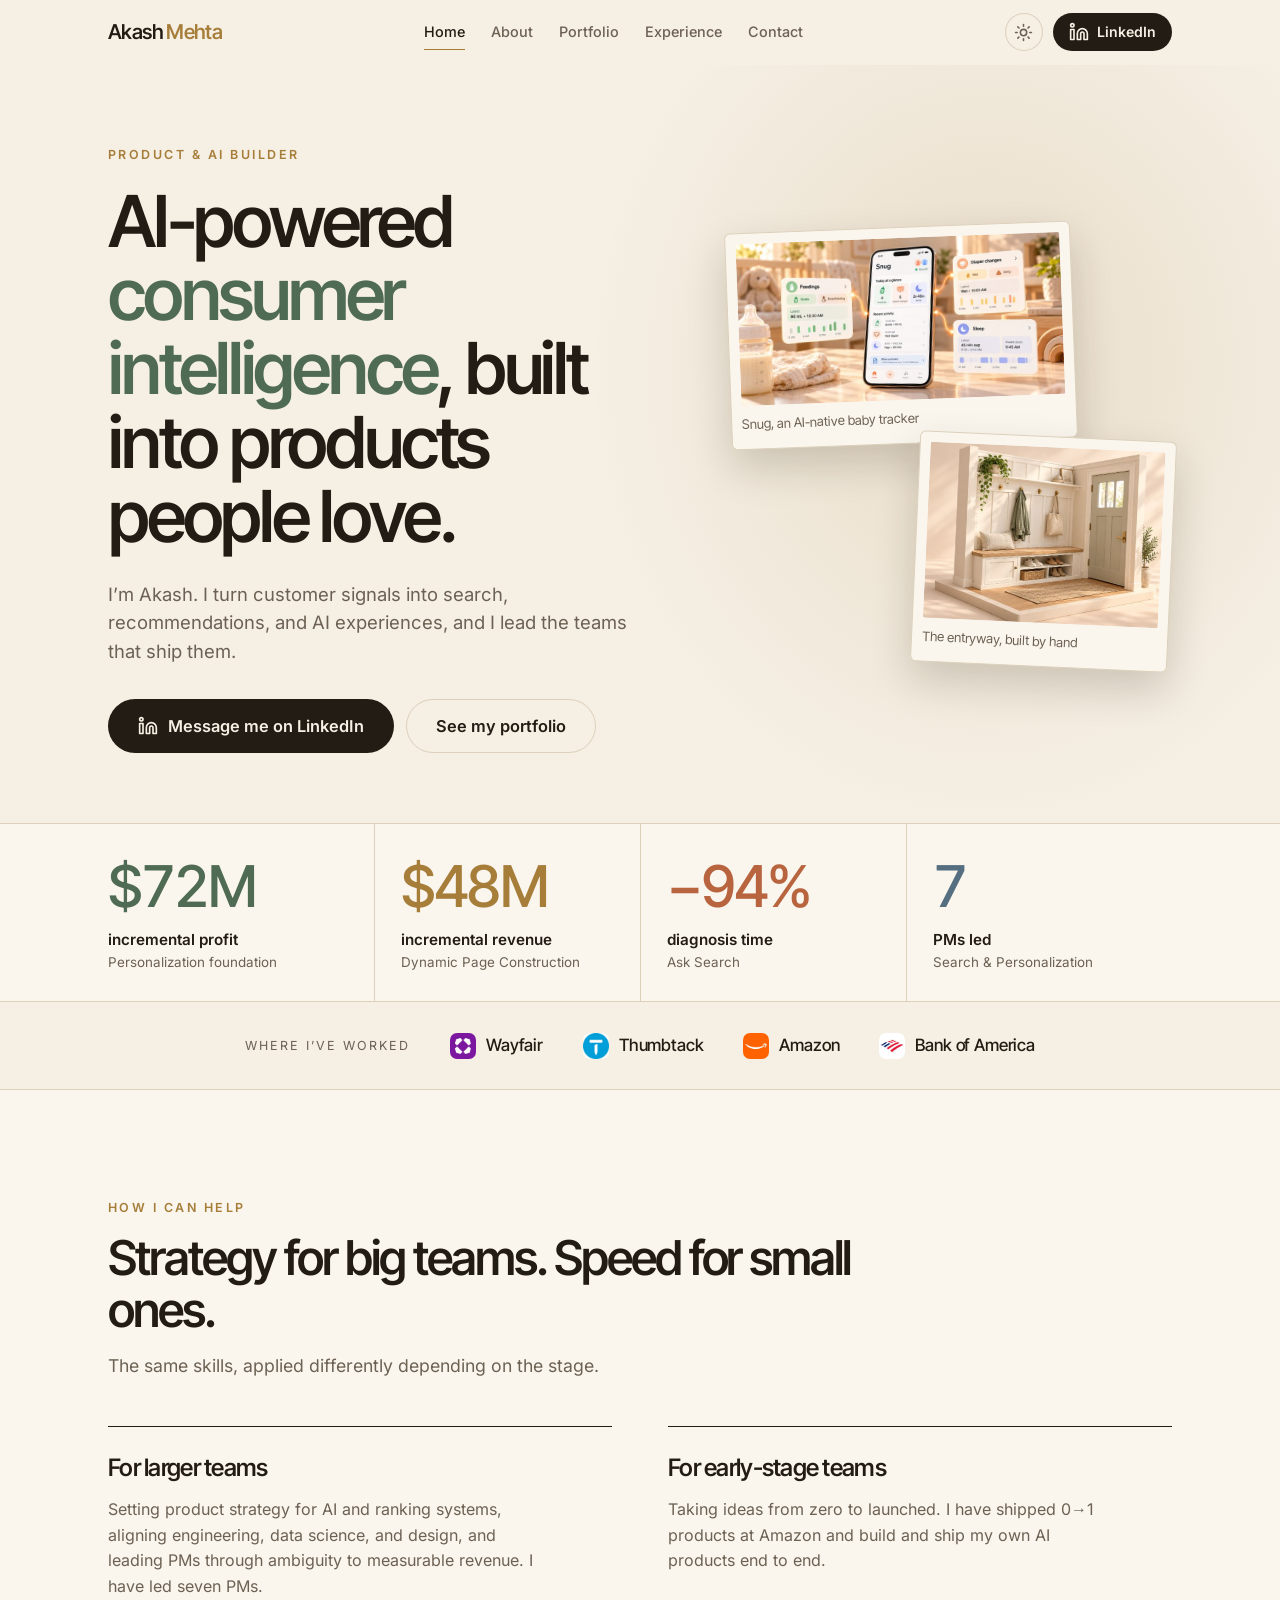
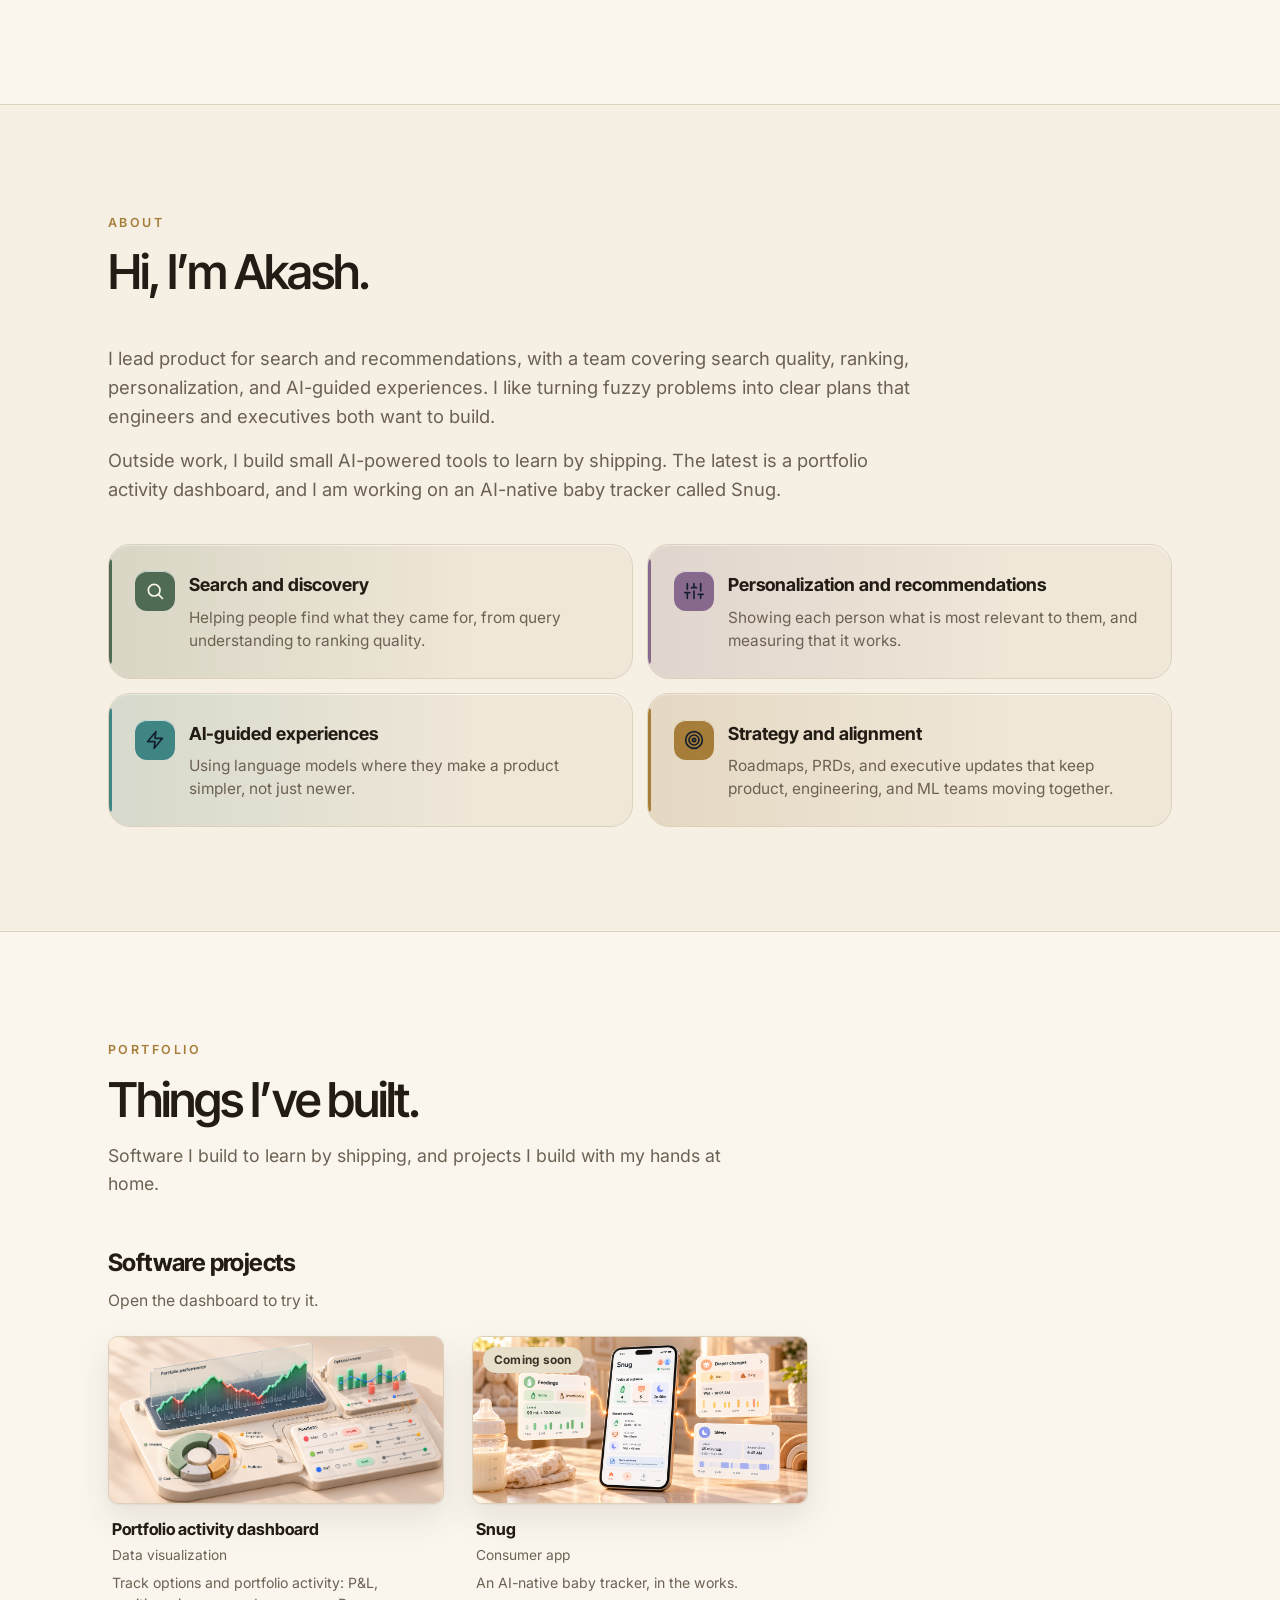
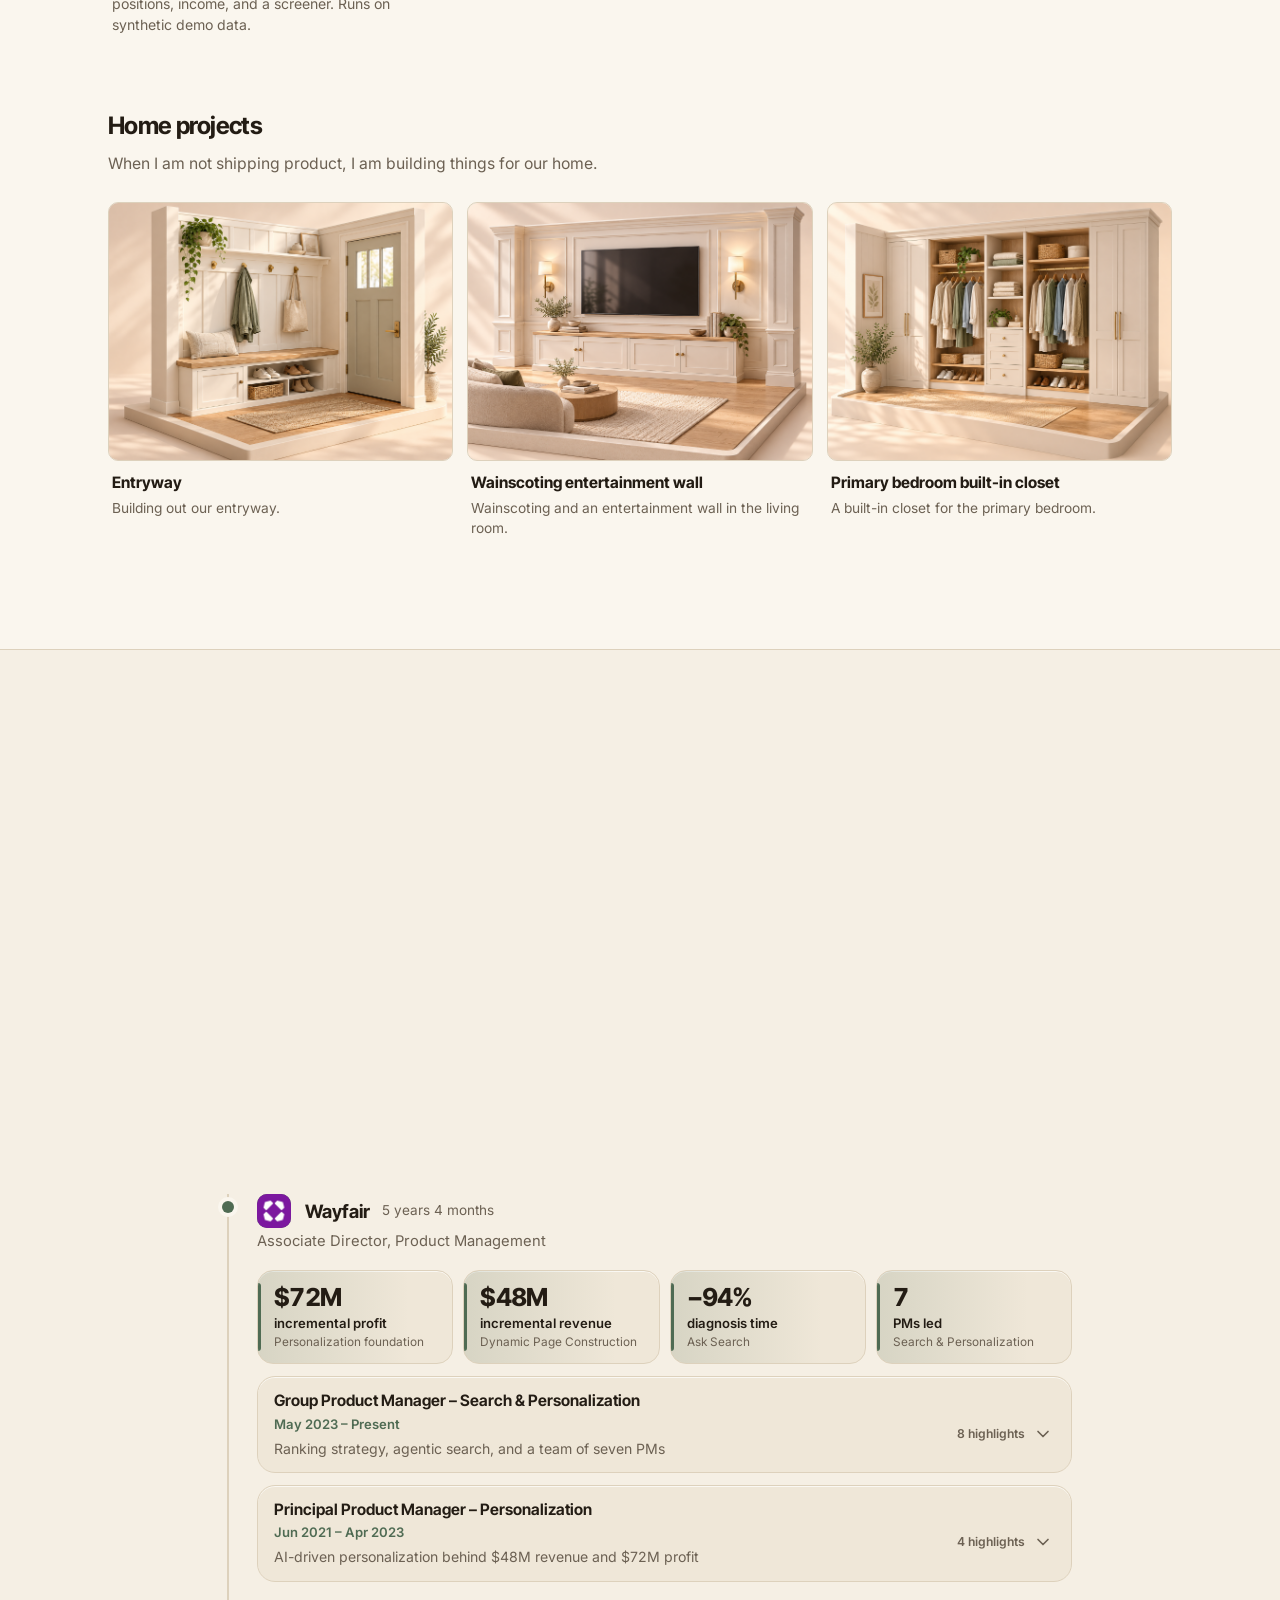
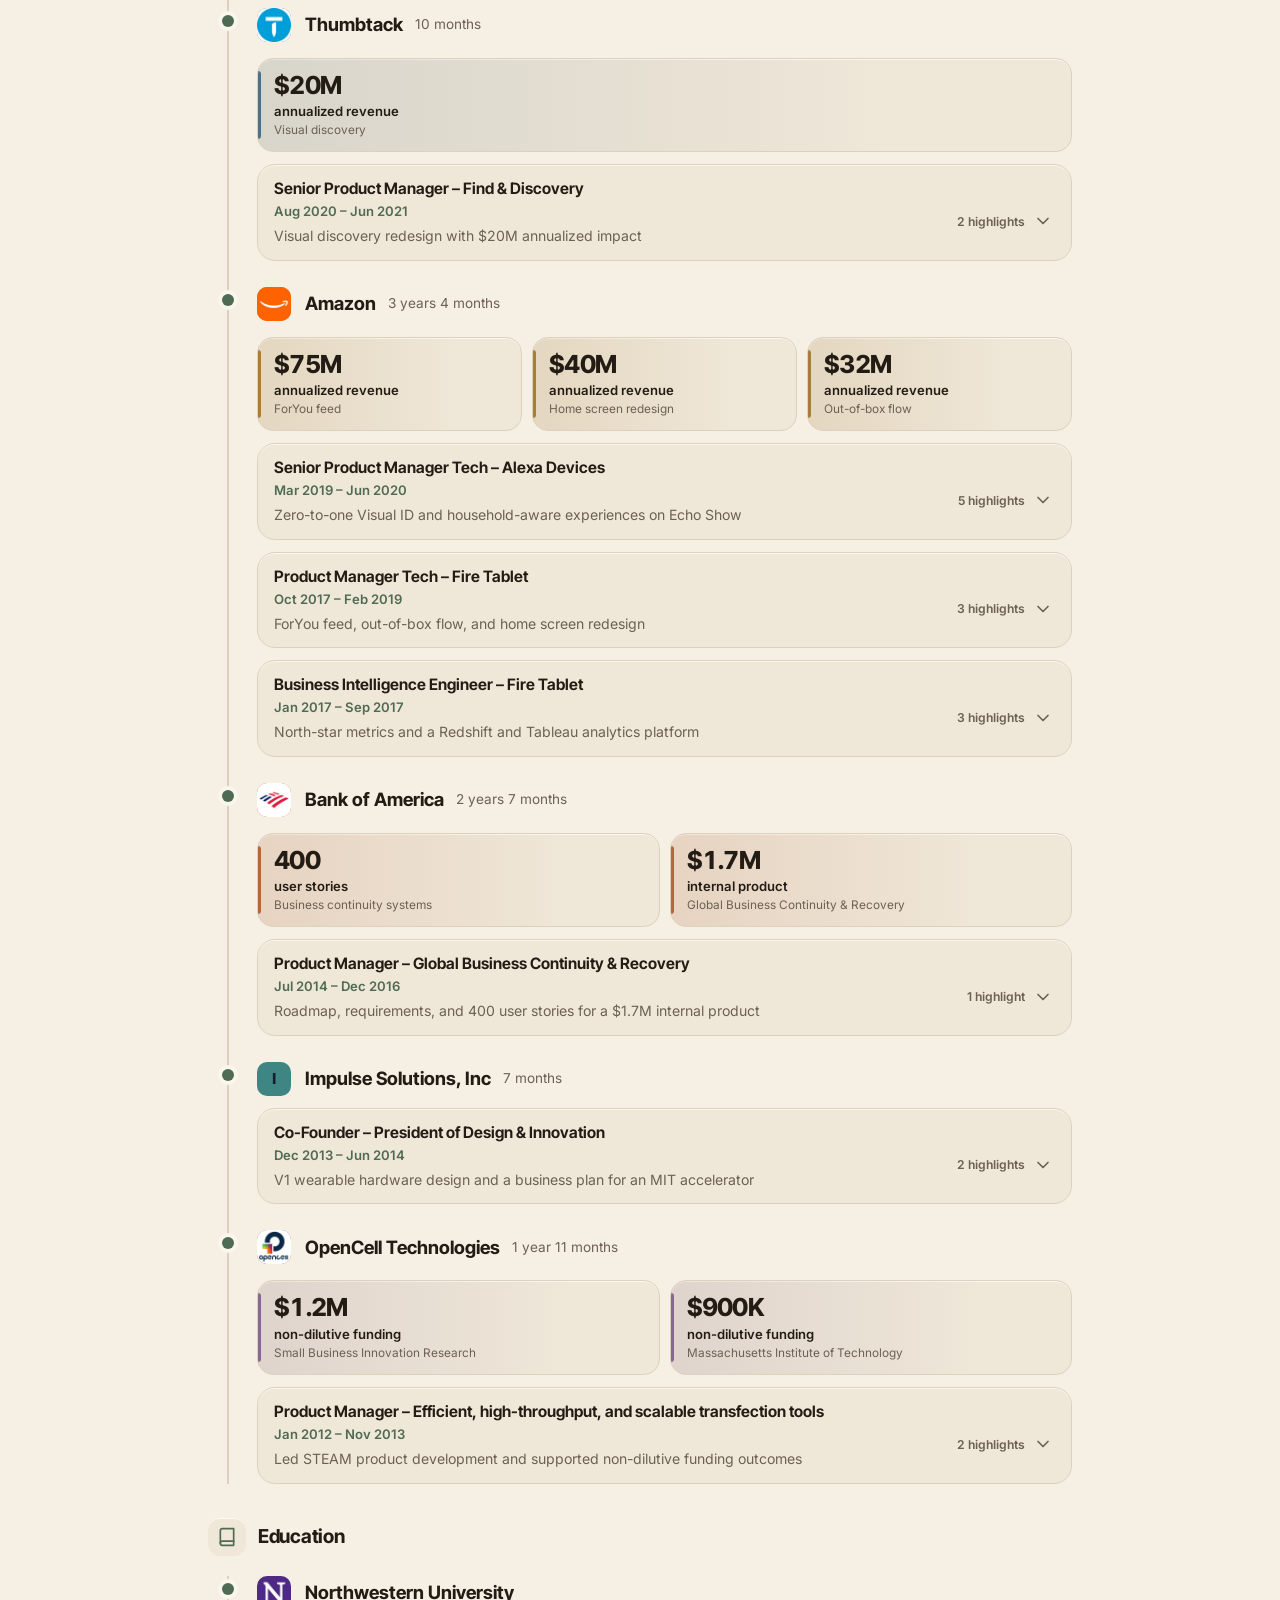
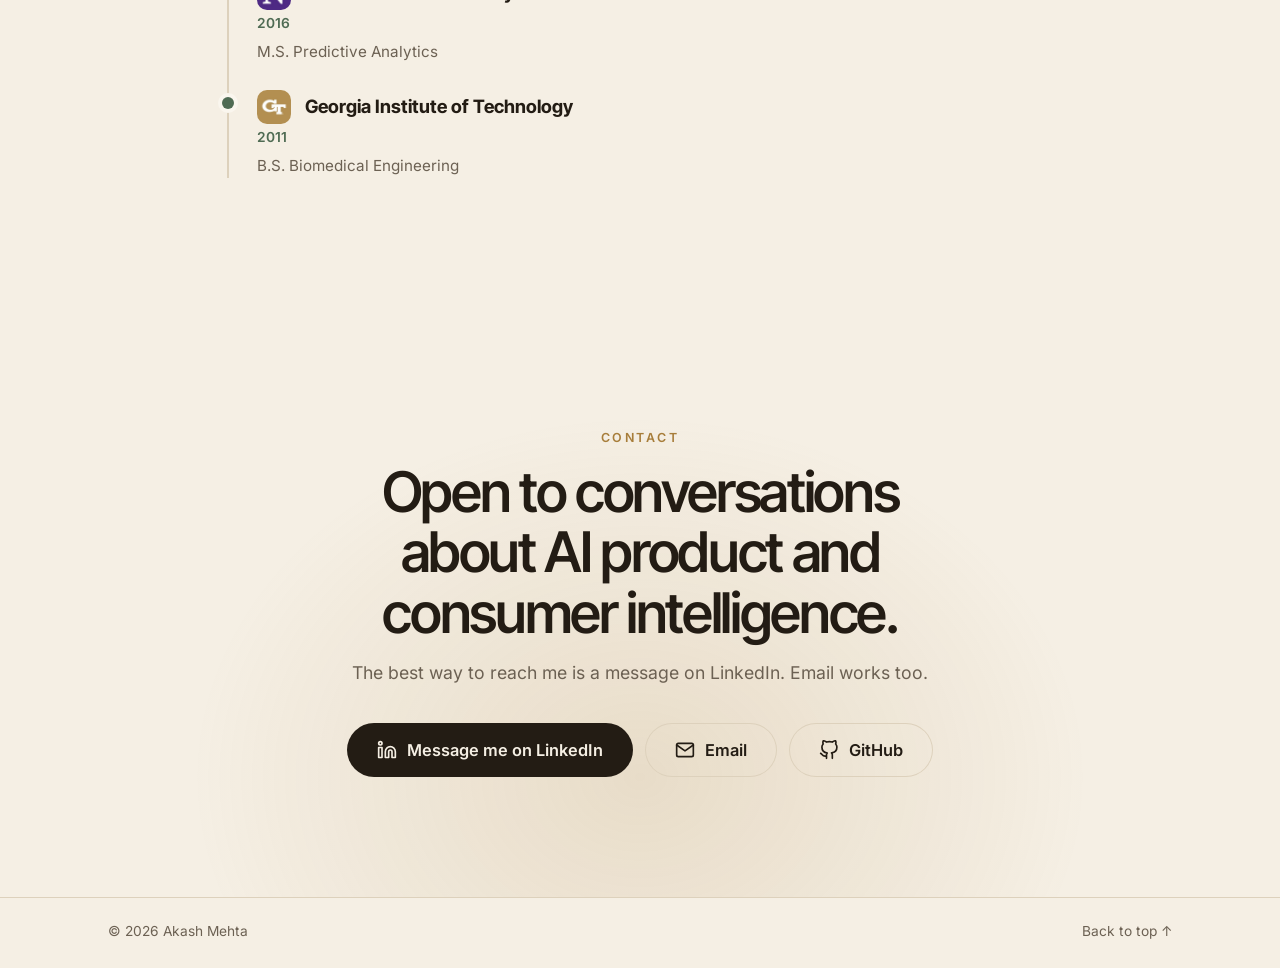
==== index.html @ e417458c "Add files via upload" ====
<!doctype html>
<html lang="en">
<head>
  <meta charset="utf-8">
  <meta name="viewport" content="width=device-width, initial-scale=1, viewport-fit=cover">
  <meta name="theme-color" content="#171310">
  <title>Akash | Product &amp; AI Builder</title>
  <meta name="description" content="Product leader building AI-powered consumer intelligence: search, recommendations, and AI experiences. Try the portfolio dashboard demo.">
  <meta property="og:title" content="Akash | Product &amp; AI Builder">
  <meta property="og:description" content="Product leader building AI-powered consumer intelligence. Try the portfolio dashboard demo.">
  <meta property="og:image" content="project-thumb.png?v=1">
  <script>
    // Apply a saved theme choice before first paint, so there is no flash.
    document.documentElement.classList.add("js");
    try { var t = localStorage.getItem("theme"); if (t === "light" || t === "dark") document.documentElement.setAttribute("data-theme", t); } catch (e) {}
  </script>
  <link rel="stylesheet" href="home.css?v=35">
</head>
<body>
  <header class="hdr" id="top">
    <div class="hdr-in">
      <a class="brand" href="#home" aria-label="Akash Mehta, home"><span class="bname">Akash <i>Mehta</i></span></a>
      <nav class="hnav" aria-label="Sections">
        <a href="#home" data-nav="home">Home</a>
        <a href="#about" data-nav="about">About</a>
        <a href="#portfolio" data-nav="portfolio">Portfolio</a>
        <a href="#experience" data-nav="experience">Experience</a>
        <a href="#contact" data-nav="contact">Contact</a>
      </nav>
      <div class="hact">
        <button class="theme-btn" id="themeBtn" type="button"></button>
        <a class="btn filled sm" href="https://linkedin.com/in/akashsmehta"><svg class="i" viewBox="0 0 24 24"><path d="M16 8a6 6 0 0 1 6 6v7h-4v-7a2 2 0 0 0-2-2 2 2 0 0 0-2 2v7h-4v-7a6 6 0 0 1 6-6z"/><rect x="2" y="9" width="4" height="12"/><circle cx="4" cy="4" r="2"/></svg><span>LinkedIn</span></a>
      </div>
    </div>
  </header>
<main id="main">
  <section class="sec hero3" id="home" data-section="home">
    <div class="wrap hgrid">
      <div class="hcopy">
        <span class="eyebrow rise" style="--i:0">Product &amp; AI builder</span>
        <h1 class="h-title rise" style="--i:1">AI-powered <em>consumer intelligence</em>, built into products people love.</h1>
        <p class="h-sub rise" style="--i:2">I&rsquo;m Akash. I turn customer signals into search, recommendations, and AI experiences, and I lead the teams that ship them.</p>
        <div class="cta rise" style="--i:3">
          <a class="btn filled lg" href="https://linkedin.com/in/akashsmehta"><svg class="i" viewBox="0 0 24 24"><path d="M16 8a6 6 0 0 1 6 6v7h-4v-7a2 2 0 0 0-2-2 2 2 0 0 0-2 2v7h-4v-7a6 6 0 0 1 6-6z"/><rect x="2" y="9" width="4" height="12"/><circle cx="4" cy="4" r="2"/></svg>Message me on LinkedIn</a>
          <a class="btn outlined lg" href="#portfolio">See my portfolio</a>
        </div>
      </div>
      <div class="art rise" style="--i:2" aria-hidden="true">
        <figure class="a"><img src="hero-snug.jpg" alt="" width="760" height="380"><figcaption>Snug, an AI-native baby tracker</figcaption></figure>
        <figure class="b"><img src="hero-entry.jpg" alt="" width="620" height="465"><figcaption>The entryway, built by hand</figcaption></figure>
      </div>
    </div>
  </section>

  <div class="proof">
    <div class="wrap pgrid">
      <div class="stat rise" style="--i:0"><b class="num" data-to="72" data-pre="$" data-suf="M">$72M</b><span class="sl">incremental profit</span><small>Personalization foundation</small></div>
      <div class="stat rise" style="--i:1"><b class="num" data-to="48" data-pre="$" data-suf="M">$48M</b><span class="sl">incremental revenue</span><small>Dynamic Page Construction</small></div>
      <div class="stat rise" style="--i:2"><b class="num" data-to="94" data-pre="&minus;" data-suf="%">&minus;94%</b><span class="sl">diagnosis time</span><small>Ask Search</small></div>
      <div class="stat rise" style="--i:3"><b class="num" data-to="7" data-pre="" data-suf="">7</b><span class="sl">PMs led</span><small>Search &amp; Personalization</small></div>
    </div>
  </div>

  <div class="wrap">
    <a class="logos rise" style="--i:0" href="#experience" aria-label="See my experience">
      <span class="l">Where I&rsquo;ve worked</span>
      <span class="c"><img src="logo-wayfair.png" alt="" width="26" height="26">Wayfair</span>
      <span class="c"><img src="logo-thumbtack.png" alt="" width="26" height="26">Thumbtack</span>
      <span class="c"><img src="logo-amazon.png" alt="" width="26" height="26">Amazon</span>
      <span class="c"><img src="logo-bofa.png" alt="" width="26" height="26">Bank of America</span>
    </a>
  </div>

  <section class="sec alt" id="help" data-section="home">
    <div class="wrap">
      <div class="sec-head rise" style="--i:0">
          <span class="eyebrow">How I can help</span>
          <h2 class="sec-title">Strategy for big teams. Speed for small ones.</h2>
          <p class="sec-lede">The same skills, applied differently depending on the stage.</p>
        </div>
      <div class="two">
        <div class="col rise" style="--i:1"><h3>For larger teams</h3><p>Setting product strategy for AI and ranking systems, aligning engineering, data science, and design, and leading PMs through ambiguity to measurable revenue. I have led seven PMs.</p></div>
        <div class="col rise" style="--i:2"><h3>For early-stage teams</h3><p>Taking ideas from zero to launched. I have shipped 0&rarr;1 products at Amazon and build and ship my own AI products end to end.</p></div>
      </div>
    </div>
  </section>

  <section class="sec" id="about" data-section="about">
    <div class="wrap">
      <div class="sec-head rise" style="--i:0">
          <span class="eyebrow">About</span>
          <h2 class="sec-title">Hi, I&rsquo;m Akash.</h2>
          <p class="sec-lede"></p>
        </div>
      <div class="prose big rise" style="--i:1">
        <p>I lead product for search and recommendations, with a team covering search quality, ranking, personalization, and AI-guided experiences. I like turning fuzzy problems into clear plans that engineers and executives both want to build.</p>
        <p>Outside work, I build small AI-powered tools to learn by shipping. The latest is a portfolio activity dashboard, and I am working on an AI-native baby tracker called Snug.</p>
      </div>
      <div class="svc">
          <div class="card rise" style="--i:3">
            <span class="ico"><svg class="i" viewBox="0 0 24 24"><circle cx="11" cy="11" r="7"/><path d="m21 21-4.3-4.3"/></svg></span>
            <div><h3>Search and discovery</h3><p>Helping people find what they came for, from query understanding to ranking quality.</p></div>
          </div>
          <div class="card rise" style="--i:4">
            <span class="ico"><svg class="i" viewBox="0 0 24 24"><path d="M4 21v-7M4 10V3M12 21v-9M12 8V3M20 21v-5M20 12V3M1 14h6M9 8h6M17 16h6"/></svg></span>
            <div><h3>Personalization and recommendations</h3><p>Showing each person what is most relevant to them, and measuring that it works.</p></div>
          </div>
          <div class="card rise" style="--i:5">
            <span class="ico"><svg class="i" viewBox="0 0 24 24"><path d="M13 2 3 14h9l-1 8 10-12h-9z"/></svg></span>
            <div><h3>AI-guided experiences</h3><p>Using language models where they make a product simpler, not just newer.</p></div>
          </div>
          <div class="card rise" style="--i:6">
            <span class="ico"><svg class="i" viewBox="0 0 24 24"><circle cx="12" cy="12" r="10"/><circle cx="12" cy="12" r="6"/><circle cx="12" cy="12" r="2"/></svg></span>
            <div><h3>Strategy and alignment</h3><p>Roadmaps, PRDs, and executive updates that keep product, engineering, and ML teams moving together.</p></div>
          </div>
        </div>
    </div>
  </section>

  <section class="sec alt" id="portfolio" data-section="portfolio">
    <div class="wrap">
      <div class="sec-head rise" style="--i:0">
        <span class="eyebrow">Portfolio</span>
        <h2 class="sec-title">Things I&rsquo;ve built.</h2>
        <p class="sec-lede">Software I build to learn by shipping, and projects I build with my hands at home.</p>
      </div>
      <div class="prow">
        <h3 class="sub-h first rise" style="--i:1">Software projects</h3>
        <p class="lede rise" style="--i:2">Open the dashboard to try it.</p>
        <div class="grid" id="grid"></div>
      </div>
      <div class="prow">
        <h3 class="sub-h rise" style="--i:1">Home projects</h3>
        <p class="lede rise" style="--i:2">When I am not shipping product, I am building things for our home.</p>
      <div class="carousel rise" id="carousel" style="--i:9" role="region" aria-roledescription="carousel" aria-label="Home projects">
          <div class="car-track" id="gallery" tabindex="0" aria-label="Swipe or use the arrow keys to browse projects"></div>
          <div class="car-nav">
            <button type="button" class="car-btn" id="carPrev" aria-label="Previous project"><svg class="i" viewBox="0 0 24 24"><path d="m15 18-6-6 6-6"/></svg></button>
            <div class="car-dots" id="carDots"></div>
            <button type="button" class="car-btn" id="carNext" aria-label="Next project"><svg class="i" viewBox="0 0 24 24"><path d="m9 18 6-6-6-6"/></svg></button>
          </div>
        </div>
      </div>
    </div>
  </section>

  <section class="sec" id="experience" data-section="experience">
    <div class="wrap narrow">
      <div class="sec-head rise" style="--i:0">
          <span class="eyebrow">Experience</span>
          <h2 class="sec-title">Roles and results.</h2>
          <p class="sec-lede">From a lab-tools startup to search and recommendations at Wayfair. Select a company to see the details.</p>
        </div>


<div class="arc rise" style="--i:0" aria-label="Career timeline, 2012 to now">
          <div class="arc-track" id="arcTrack">
            <div class="arc-tip" id="arcTip" aria-hidden="true">
              <i class="logo" id="tipLogo"></i>
              <div class="tip-body"><b id="tipTitle"></b><span id="tipMeta"></span><em id="tipStat"></em></div>
              <s class="tip-arrow" id="tipArrow"></s>
            </div>
            <div class="arc-ribbon"></div>
            <button type="button" class="node badge o" style="left:0.00%;--d:260ms" data-go="opencell" data-title="Product Manager" data-co="OpenCell Technologies" data-when="Jan 2012 – Nov 2013" data-stat="$1.2M SBIR funding" data-logo="logo-opencell.png" aria-label="Product Manager, OpenCell Technologies, Jan 2012 – Nov 2013"><img src="logo-opencell.png" alt="" width="28" height="28"></button>
                        <button type="button" class="node dot i" style="left:11.2%;--d:200ms" data-go="impulse" data-title="Co-Founder, President of Design &amp; Innovation" data-co="Impulse Solutions" data-when="Dec 2013 – Jun 2014" data-stat="Wearable hardware design" aria-label="Co-Founder, Impulse Solutions, Dec 2013 – Jun 2014"></button>
            <button type="button" class="node badge b" style="left:16.85%;--d:344ms" data-go="bofa" data-title="Product Manager" data-co="Bank of America" data-when="Jul 2014 – Dec 2016" data-stat="400 user stories, $1.7M product" data-logo="logo-bofa.png" aria-label="Product Manager, Bank of America, Jul 2014 – Dec 2016"><img src="logo-bofa.png" alt="" width="28" height="28"></button>
            <button type="button" class="node badge a" style="left:33.71%;--d:428ms" data-go="bie" data-title="Business Intelligence Engineer" data-co="Amazon" data-when="Jan 2017 – Sep 2017" data-stat="North-star metrics and analytics" data-logo="logo-amazon.png" aria-label="Business Intelligence Engineer, Amazon, Jan 2017 – Sep 2017"><img src="logo-amazon.png" alt="" width="28" height="28"></button>
            <button type="button" class="node dot a" style="left:38.76%;--d:453ms" data-go="fire" data-title="Product Manager Tech" data-co="Amazon" data-when="Oct 2017 – Feb 2019" data-stat="$75M ForYou feed" data-logo="logo-amazon.png" aria-label="Product Manager Tech, Amazon, Oct 2017 – Feb 2019"></button>
            <button type="button" class="node dot a" style="left:48.31%;--d:501ms" data-go="alexa" data-title="Senior Product Manager Tech" data-co="Amazon" data-when="Mar 2019 – Jun 2020" data-stat="Visual ID on Echo Show" data-logo="logo-amazon.png" aria-label="Senior Product Manager Tech, Amazon, Mar 2019 – Jun 2020"></button>
            <button type="button" class="node badge t" style="left:57.87%;--d:549ms" data-go="tt" data-title="Senior Product Manager" data-co="Thumbtack" data-when="Aug 2020 – Jun 2021" data-stat="$20M annualized impact" data-logo="logo-thumbtack.png" aria-label="Senior Product Manager, Thumbtack, Aug 2020 – Jun 2021"><img src="logo-thumbtack.png" alt="" width="28" height="28"></button>
            <button type="button" class="node badge w" style="left:64.04%;--d:580ms" data-go="ppm" data-title="Principal Product Manager" data-co="Wayfair" data-when="Jun 2021 – Apr 2023" data-stat="$72M profit, $48M revenue" data-logo="logo-wayfair.png" aria-label="Principal Product Manager, Wayfair, Jun 2021 – Apr 2023"><img src="logo-wayfair.png" alt="" width="28" height="28"></button>
            <button type="button" class="node dot w now" style="left:76.40%;--d:642ms" data-go="gpm" data-title="Group Product Manager" data-co="Wayfair" data-when="May 2023 – Present" data-stat="Team of 7 PMs" data-logo="logo-wayfair.png" aria-label="Group Product Manager, Wayfair, May 2023 – Present"></button>
            <span class="arc-end" aria-hidden="true"></span>
          </div>
          <div class="arc-years" aria-hidden="true">
            <span style="left:0.00%">2012</span><span style="left:20.22%">2015</span><span style="left:40.45%">2018</span><span style="left:60.67%">2021</span><span style="left:80.90%">2024</span><span class="now">Now</span>
          </div>
          <p class="arc-hint">Select a marker for details. Larger markers are new companies.</p>
          <span class="sr-only" id="arcCap" aria-live="polite"></span>
        </div>

        <div class="tl-head rise" style="--i:0">
          <span class="ico"><svg class="i" viewBox="0 0 24 24"><rect x="2" y="7" width="20" height="14" rx="2"/><path d="M16 21V5a2 2 0 0 0-2-2h-4a2 2 0 0 0-2 2v16"/></svg></span>
          <h2>Roles</h2>
          <button type="button" class="xall" id="xall">Expand all</button>
        </div>
<ol class="tl">
          <li data-co="w" class="rise" style="--i:1">
            <div class="co"><span class="logo w" aria-hidden="true"><img src="logo-wayfair.png" alt="" width="34" height="34"></span><h3>Wayfair</h3><span class="tenure">5 years 4 months</span></div>
            <div class="co-title">Associate Director, Product Management</div>
            <div class="stats"><div class="stat"><b class="num" data-to="72" data-pre="$" data-suf="M">$72M</b><span class="sl">incremental profit</span><small>Personalization foundation</small></div><div class="stat"><b class="num" data-to="48" data-pre="$" data-suf="M">$48M</b><span class="sl">incremental revenue</span><small>Dynamic Page Construction</small></div><div class="stat"><b class="num" data-to="94" data-pre="&minus;" data-suf="%">&minus;94%</b><span class="sl">diagnosis time</span><small>Ask Search</small></div><div class="stat"><b class="num" data-to="7" data-pre="" data-suf="">7</b><span class="sl">PMs led</span><small>Search &amp; Personalization</small></div></div>
            <details class="job" data-job="gpm">
              <summary>
                <h4>Group Product Manager – Search &amp; Personalization</h4>
                <span class="when">May 2023 – Present</span>
                <span class="hl">Ranking strategy, agentic search, and a team of seven PMs</span>
                <span class="more"><span class="cnt">8 highlights</span><svg class="i chev" viewBox="0 0 24 24"><path d="m6 9 6 6 6-6"/></svg></span>
              </summary>
              <ul class="bul">
              <li>Defined ranking strategy across query relevance, real-time intent, long-term customer preferences, product intelligence, and profit objectives, balancing customer relevance with business value.</li>
              <li>Drove new-SKU exploration in ranking, balancing near-term conversion with discovery of new products and collection of customer-response signals to inform future ranking decisions.</li>
              <li>Drove demand intelligence and personalization signal consolidation to guide product selection for Wayfair Verified, connecting demand patterns with customer preferences to identify best-fit products.</li>
              <li>Unified Search and Recommendations on shared candidate generation, semantic retrieval, personalized ranking, model deployment, and measurement infrastructure, aligning foundational investments across product teams.</li>
              <li>Developed agentic query rewriting that identified underperforming searches, generated and evaluated alternatives, and served improved production inputs, increasing conversion by <b class="m">5%</b> for ambiguous tail searches.</li>
              <li>Launched Design Intelligence, an AI content and ranking platform for shoppable room inspiration, improving discovery of complementary products and delivering a <b class="m">2%</b> profit lift through increased items per order.</li>
              <li>Created Ask Search, a diagnosis and resolution-recommendation bot using n8n workflows, Gemini, and MCP servers; automated triage of reported search issues, reducing diagnosis time by <b class="m">94%</b>, from weeks to hours.</li>
              <li>Led and coached seven product managers across Search and Personalization; aligned Engineering, Data Science, Design, Analytics, and executives on portfolio priorities, dependencies, and investment tradeoffs.</li>
              </ul>
            </details>
            <details class="job" data-job="ppm">
              <summary>
                <h4>Principal Product Manager – Personalization</h4>
                <span class="when">Jun 2021 – Apr 2023</span>
                <span class="hl">AI-driven personalization behind $48M revenue and $72M profit</span>
                <span class="more"><span class="cnt">4 highlights</span><svg class="i chev" viewBox="0 0 24 24"><path d="m6 9 6 6 6-6"/></svg></span>
              </summary>
              <ul class="bul">
              <li>Architected Dynamic Page Construction, an AI decisioning system combining eligibility, sequencing, personalized ranking, layout selection, and presentation logic to dynamically assemble the most relevant experience for each customer and context, driving <b class="m">$48M</b> in incremental revenue.</li>
              <li>Established Wayfair’s foundational customer understanding and personalization system, combining long-term preferences, real-time session intent, contextual signals, and cold-start representations to power recommendations across recognized and unrecognized customers, delivering <b class="m">$72M</b> in incremental profit.</li>
              <li>Created an AI-powered customer intelligence layer that transformed behavioral and contextual signals into reusable interests, affinities, and customer representations for recommendations, content ranking, lifecycle messaging, and experience personalization.</li>
              <li>Extended personalized decisioning across the customer journey and into owned-channel marketing, using customer context to determine which products and content to surface and increasing traffic driven back to Wayfair by <b class="m">10%</b>.</li>
              </ul>
            </details>
          </li>
          <li data-co="t" class="rise" style="--i:2">
            <div class="co"><span class="logo t" aria-hidden="true"><img src="logo-thumbtack.png" alt="" width="34" height="34"></span><h3>Thumbtack</h3><span class="tenure">10 months</span></div>
            <div class="stats"><div class="stat"><b class="num" data-to="20" data-pre="$" data-suf="M">$20M</b><span class="sl">annualized revenue</span><small>Visual discovery</small></div></div>
            <details class="job" data-job="tt">
              <summary>
                <h4>Senior Product Manager – Find &amp; Discovery</h4>
                <span class="when">Aug 2020 – Jun 2021</span>
                <span class="hl">Visual discovery redesign with $20M annualized impact</span>
                <span class="more"><span class="cnt">2 highlights</span><svg class="i chev" viewBox="0 0 24 24"><path d="m6 9 6 6 6-6"/></svg></span>
              </summary>
              <ul class="bul">
              <li>Owned product strategy for core search and discovery experiences across search results, provider profiles, and detailed page discovery.</li>
              <li>Led improvements to visual discovery, including redesigned featured images and review discovery, driving <b class="m">$20M</b> in annualized revenue impact.</li>
              </ul>
            </details>
          </li>
          <li data-co="a" class="rise" style="--i:3">
            <div class="co"><span class="logo a" aria-hidden="true"><img src="logo-amazon.png" alt="" width="34" height="34"></span><h3>Amazon</h3><span class="tenure">3 years 4 months</span></div>
            <div class="stats"><div class="stat"><b class="num" data-to="75" data-pre="$" data-suf="M">$75M</b><span class="sl">annualized revenue</span><small>ForYou feed</small></div><div class="stat"><b class="num" data-to="40" data-pre="$" data-suf="M">$40M</b><span class="sl">annualized revenue</span><small>Home screen redesign</small></div><div class="stat"><b class="num" data-to="32" data-pre="$" data-suf="M">$32M</b><span class="sl">annualized revenue</span><small>Out-of-box flow</small></div></div>
            <details class="job" data-job="alexa">
              <summary>
                <h4>Senior Product Manager Tech – Alexa Devices</h4>
                <span class="when">Mar 2019 – Jun 2020</span>
                <span class="hl">Zero-to-one Visual ID and household-aware experiences on Echo Show</span>
                <span class="more"><span class="cnt">5 highlights</span><svg class="i chev" viewBox="0 0 24 24"><path d="m6 9 6 6 6-6"/></svg></span>
              </summary>
              <div class="jbody has-fig">
              <ul class="bul">
              <li>Led zero-to-one product development for Visual ID and household-aware personalization on Echo Show devices, connecting camera-based user recognition to experiences that adapted to who was present.</li>
              <li>Collaborated with machine learning science to facilitate data collection through model training and customer experience definition, partnering with science and engineering to translate visual recognition into device behavior.</li>
              <li>Launched the adaptive home-screen experiences that surfaced the detected household member’s profile and personalized content on demand, reducing the need for manual profile switching.</li>
              <li>Developed automatic kids-mode detection and multi-user privacy experiences, defining how personalization should change when children or multiple household members were in the room.</li>
              <li>Designed an Alexa-wide interaction telemetry strategy for 1st, 2nd, and 3rd party smart displays to measure customer engagement across device experiences.</li>
              </ul>
              <figure class="jfig"><img src="visual-id.jpg" alt="Illustration of an Echo Show recognizing a household member by camera and voice, then showing a personalized home screen, with personal, kids, and shared profiles below" width="1000" height="500" loading="lazy"><figcaption>Illustration: Visual ID and voice recognition driving personal, kids, and shared experiences.</figcaption></figure>
              </div>
            </details>
            <details class="job" data-job="fire">
              <summary>
                <h4>Product Manager Tech – Fire Tablet</h4>
                <span class="when">Oct 2017 – Feb 2019</span>
                <span class="hl">ForYou feed, out-of-box flow, and home screen redesign</span>
                <span class="more"><span class="cnt">3 highlights</span><svg class="i chev" viewBox="0 0 24 24"><path d="m6 9 6 6 6-6"/></svg></span>
              </summary>
              <div class="jbody has-fig">
              <ul class="bul">
              <li>Created a Tablet Homescreen discovery ‘ForYou’ feed to drive engagement and <b class="m">$75M</b> in annualized revenue.</li>
              <li>Optimized the Out-of-Box-Experience (OOBE) CX flow to add an incremental <b class="m">$32M</b> in annualized revenue.</li>
              <li>Led the redesign and consolidation of Fire Tablet Home Screen to add <b class="m">+$40M</b> in annualized revenue.</li>
              </ul>
              <figure class="jfig"><img src="fire-tablet.jpg" alt="Illustration of a Fire tablet: the ForYou tab with picked-for-you books and videos, next to the earlier home screen and an out-of-box welcome checklist" width="1000" height="500" loading="lazy"><figcaption>Illustration: the ForYou feed, home screen, and out-of-box welcome flow.</figcaption></figure>
              </div>
            </details>
            <details class="job" data-job="bie">
              <summary>
                <h4>Business Intelligence Engineer – Fire Tablet</h4>
                <span class="when">Jan 2017 – Sep 2017</span>
                <span class="hl">North-star metrics and a Redshift and Tableau analytics platform</span>
                <span class="more"><span class="cnt">3 highlights</span><svg class="i chev" viewBox="0 0 24 24"><path d="m6 9 6 6 6-6"/></svg></span>
              </summary>
              <ul class="bul">
              <li>Developed north-star metrics to drive early engagement, longer-term retention, and churn detection.</li>
              <li>Created a data analytics platform using AWS Redshift, S3, and Tableau to service Amazon Devices Marketing Org.</li>
              <li>Generated automated targeting for on-device and email communications to lift CTRs by <b class="m">~92%</b>.</li>
              </ul>
            </details>
          </li>
                  <li data-co="b" class="rise" style="--i:4">
            <div class="co"><span class="logo b" aria-hidden="true"><img src="logo-bofa.png" alt="" width="34" height="34"></span><h3>Bank of America</h3><span class="tenure">2 years 7 months</span></div>
            <div class="stats"><div class="stat"><b class="num" data-to="400" data-pre="" data-suf="">400</b><span class="sl">user stories</span><small>Business continuity systems</small></div><div class="stat"><b class="num" data-to="1.7" data-pre="$" data-suf="M" data-dec="1">$1.7M</b><span class="sl">internal product</span><small>Global Business Continuity &amp; Recovery</small></div></div>
            <details class="job" data-job="bofa">
              <summary>
                <h4>Product Manager – Global Business Continuity &amp; Recovery</h4>
                <span class="when">Jul 2014 – Dec 2016</span>
                <span class="hl">Roadmap, requirements, and 400 user stories for a $1.7M internal product</span>
                <span class="more"><span class="cnt">1 highlight</span><svg class="i chev" viewBox="0 0 24 24"><path d="m6 9 6 6 6-6"/></svg></span>
              </summary>
              <ul class="bul">
              <li>Owned product roadmap, requirements, metrics reporting, and visual analytics for global business continuity systems, including <b class="m">400</b> user stories for a <b class="m">$1.7M</b> internal product.</li>
              </ul>
            </details>
          </li>
                    <li data-co="i" class="rise" style="--i:5">
            <div class="co"><span class="logo i" aria-hidden="true">I</span><h3>Impulse Solutions, Inc</h3><span class="tenure">7 months</span></div>
            <details class="job" data-job="impulse">
              <summary>
                <h4>Co-Founder – President of Design &amp; Innovation</h4>
                <span class="when">Dec 2013 – Jun 2014</span>
                <span class="hl">V1 wearable hardware design and a business plan for an MIT accelerator</span>
                <span class="more"><span class="cnt">2 highlights</span><svg class="i chev" viewBox="0 0 24 24"><path d="m6 9 6 6 6-6"/></svg></span>
              </summary>
              <ul class="bul">
              <li>Led V1 hardware product design to produce 2D &amp; 3D industrial design concepts in AutoCAD &amp; SolidWorks.</li>
              <li>Developed business plan with functional and technical designs for MIT accelerator to acquire VC funding.</li>
              </ul>
            </details>
          </li>
          <li data-co="o" class="rise" style="--i:6">
            <div class="co"><span class="logo o" aria-hidden="true"><img src="logo-opencell.png" alt="" width="34" height="34"></span><h3>OpenCell Technologies</h3><span class="tenure">1 year 11 months</span></div>
            <div class="stats"><div class="stat"><b class="num" data-to="1.2" data-pre="$" data-suf="M" data-dec="1">$1.2M</b><span class="sl">non-dilutive funding</span><small>Small Business Innovation Research</small></div><div class="stat"><b class="num" data-to="900" data-pre="$" data-suf="K">$900K</b><span class="sl">non-dilutive funding</span><small>Massachusetts Institute of Technology</small></div></div>
            <details class="job" data-job="opencell">
              <summary>
                <h4>Product Manager – Efficient, high-throughput, and scalable transfection tools</h4>
                <span class="when">Jan 2012 – Nov 2013</span>
                <span class="hl">Led STEAM product development and supported non-dilutive funding outcomes</span>
                <span class="more"><span class="cnt">2 highlights</span><svg class="i chev" viewBox="0 0 24 24"><path d="m6 9 6 6 6-6"/></svg></span>
              </summary>
              <ul class="bul">
              <li>Led product development for STEAM, a high-throughput transaction processing system used to support commercialization and fundraising efforts.</li>
              <li>Supported successful non-dilutive funding outcomes, including <b class="m">$1.2M</b> from the Small Business Innovation Research program and <b class="m">$900K</b> from the Massachusetts Institute of Technology.</li>
              </ul>
            </details>
          </li>
        </ol>

        <div class="tl-head rise" style="margin-top:34px; --i:7">
          <span class="ico"><svg class="i" viewBox="0 0 24 24"><path d="M4 19.5A2.5 2.5 0 0 1 6.5 17H20"/><path d="M6.5 2H20v20H6.5A2.5 2.5 0 0 1 4 19.5v-15A2.5 2.5 0 0 1 6.5 2z"/></svg></span>
          <h2>Education</h2>
        </div>
        <ol class="tl">
          <li class="rise" style="--i:8">
            <div class="co"><span class="logo" aria-hidden="true"><img src="logo-northwestern.png" alt="" width="34" height="34"></span><h3>Northwestern University</h3></div>
            <span class="when">2016</span>
            <p>M.S. Predictive Analytics</p>
          </li>
          <li class="rise" style="--i:9">
            <div class="co"><span class="logo" aria-hidden="true"><img src="logo-gatech.png" alt="" width="34" height="34"></span><h3>Georgia Institute of Technology</h3></div>
            <span class="when">2011</span>
            <p>B.S. Biomedical Engineering</p>
          </li>
        </ol>
    </div>
  </section>

  <section class="sec contact" id="contact" data-section="contact">
    <div class="wrap center-txt">
      <span class="eyebrow rise" style="--i:0">Contact</span>
      <h2 class="sec-title big rise" style="--i:1">Open to conversations about AI product and consumer intelligence.</h2>
      <p class="sec-lede rise" style="--i:2">The best way to reach me is a message on LinkedIn. Email works too.</p>
      <div class="cta center rise" style="--i:3">
        <a class="btn filled lg" href="https://linkedin.com/in/akashsmehta"><svg class="i" viewBox="0 0 24 24"><path d="M16 8a6 6 0 0 1 6 6v7h-4v-7a2 2 0 0 0-2-2 2 2 0 0 0-2 2v7h-4v-7a6 6 0 0 1 6-6z"/><rect x="2" y="9" width="4" height="12"/><circle cx="4" cy="4" r="2"/></svg>Message me on LinkedIn</a>
        <a class="btn outlined lg" href="mailto:akash.mehta522@gmail.com"><svg class="i" viewBox="0 0 24 24"><path d="M4 4h16a2 2 0 0 1 2 2v12a2 2 0 0 1-2 2H4a2 2 0 0 1-2-2V6a2 2 0 0 1 2-2z"/><path d="m22 6-10 7L2 6"/></svg>Email</a>
        <a class="btn outlined lg" href="https://github.com/jumpypipe"><svg class="i" viewBox="0 0 24 24"><path d="M9 19c-5 1.5-5-2.5-7-3m14 6v-3.87a3.37 3.37 0 0 0-.94-2.61c3.14-.35 6.44-1.54 6.44-7A5.44 5.44 0 0 0 20 4.77 5.07 5.07 0 0 0 19.91 1S18.73.65 16 2.48a13.38 13.38 0 0 0-7 0C6.27.65 5.09 1 5.09 1A5.07 5.07 0 0 0 5 4.77a5.44 5.44 0 0 0-1.5 3.78c0 5.42 3.3 6.61 6.44 7A3.37 3.37 0 0 0 9 18.13V22"/></svg>GitHub</a>
      </div>
    </div>
  </section>
</main>

<footer class="foot2"><div class="wrap"><span>&copy; 2026 Akash Mehta</span><a href="#top">Back to top &uarr;</a></div></footer>



  <script>
    // To add a project, add an object here. Each project opens its own page, with its own look.
    var projects = [
      {
        title: "Portfolio activity dashboard",
        category: "Data visualization",
        desc: "Track options and portfolio activity: P&L, positions, income, and a screener. Runs on synthetic demo data.",
        href: "dashboard.html",
        img: "project-thumb.png?v=1",
        alt: "Preview of the portfolio activity dashboard showing account value and growth"
      }
    ];

    var sections = Array.prototype.slice.call(document.querySelectorAll("section[data-section]"));
    var navLinks = Array.prototype.slice.call(document.querySelectorAll("[data-nav]"));
    function setNav(name) {
      navLinks.forEach(function (a) { if (a.dataset.nav === name) a.setAttribute("aria-current", "true"); else a.removeAttribute("aria-current"); });
    }
    // Scroll spy: highlight the section nearest the middle of the viewport
    function spy() {
      var mid = window.innerHeight * 0.4, cur = "home";
      sections.forEach(function (sec) { if (sec.getBoundingClientRect().top <= mid) cur = sec.dataset.section; });
      if (window.innerHeight + window.scrollY >= document.documentElement.scrollHeight - 4) cur = "contact";
      setNav(cur);
    }
    var spyTick = false;
    window.addEventListener("scroll", function () {
      if (spyTick) return; spyTick = true;
      requestAnimationFrame(function () { spyTick = false; spy(); });
    }, { passive: true });
    window.addEventListener("resize", spy);
    var hdr = document.querySelector(".hdr");
    function onScrollHdr() { hdr.classList.toggle("stuck", window.scrollY > 8); }
    window.addEventListener("scroll", onScrollHdr, { passive: true }); onScrollHdr();

    // Reveal on scroll, and count-up numbers when they appear
    function runCount(nums) {
      if (reduce || !nums.length) return;
      nums.forEach(function (n) { n.textContent = n.dataset.pre + (0).toFixed(+n.dataset.dec || 0) + n.dataset.suf; });
      setTimeout(function () {
        var t0 = null;
        function frame(t) {
          if (t0 === null) t0 = t;
          var p = Math.min(1, (t - t0) / 650), e = 1 - Math.pow(1 - p, 3);
          nums.forEach(function (n) { var dec = +n.dataset.dec || 0; n.textContent = n.dataset.pre + (+n.dataset.to * e).toFixed(dec) + n.dataset.suf; });
          if (p < 1) requestAnimationFrame(frame);
        }
        requestAnimationFrame(frame);
      }, 200);
    }
    function reveal(el) {
      el.classList.add("in");
      runCount(Array.prototype.slice.call(el.querySelectorAll(".num")));
    }
    function setupReveal() {
      var items = Array.prototype.slice.call(document.querySelectorAll(".rise"));
      if (!("IntersectionObserver" in window)) { items.forEach(function (e) { e.classList.add("in"); }); return; }
      var io = new IntersectionObserver(function (entries) {
        entries.forEach(function (en) { if (en.isIntersecting) { reveal(en.target); io.unobserve(en.target); } });
      }, { rootMargin: "0px 0px -8% 0px", threshold: 0.08 });
      items.forEach(function (e) { io.observe(e); });
    }

    var active = "All";
    function renderWork() {
      var g = document.getElementById("grid");
      g.innerHTML = "";
      projects.filter(function (p) { return active === "All" || p.category === active; }).forEach(function (p) {
        var a = document.createElement("a");
        a.className = "proj"; a.href = p.href;
        var t = document.createElement("div"); t.className = "thumb";
        var img = document.createElement("img"); img.src = p.img; img.alt = p.alt; img.loading = "lazy";
        t.appendChild(img); a.appendChild(t);
        [["h3", p.title], ["p", p.category, "cat"], ["p", p.desc, "desc"]].forEach(function (x) {
          var e = document.createElement(x[0]); e.textContent = x[1]; if (x[2]) e.className = x[2]; a.appendChild(e);
        });
        g.appendChild(a);
      });
      if (active === "All") {
        var ghost = document.createElement("div");
        ghost.className = "proj ghost";
        var gt = document.createElement("div"); gt.className = "thumb";
        var gi = document.createElement("img"); gi.src = "snug-thumb.png?v=1"; gi.alt = "Snug app preview: feedings, diaper changes, and sleep on a phone"; gi.loading = "lazy"; gt.appendChild(gi);
        var soon = document.createElement("span"); soon.className = "soon"; soon.textContent = "Coming soon";
        gt.appendChild(soon); ghost.appendChild(gt);
        [["h3", "Snug"], ["p", "Consumer app", "cat"], ["p", "An AI-native baby tracker, in the works.", "desc"]].forEach(function (x) {
          var e = document.createElement(x[0]); e.textContent = x[1]; if (x[2]) e.className = x[2]; ghost.appendChild(e);
        });
        g.appendChild(ghost);
      }
    }


    // Beyond work: add a photo by setting img, for example img: "entryway.jpg". Without one, the card shows a placeholder.
    var homeProjects = [
      { title: "Entryway", desc: "Building out our entryway.", img: "entryway-thumb.png?v=1", c: "var(--plum)",
        icon: '<path d="M6 21V4a1 1 0 0 1 1-1h10a1 1 0 0 1 1 1v17"/><path d="M3 21h18"/><circle cx="15" cy="12.5" r=".8"/>' },
      { title: "Wainscoting entertainment wall", desc: "Wainscoting and an entertainment wall in the living room.", img: "livingroom-thumb.png?v=1", c: "var(--teal)",
        icon: '<rect x="3" y="4" width="18" height="16" rx="1.5"/><path d="M3 10h18M9 10v10M15 10v10"/>' },
      { title: "Primary bedroom built-in closet", desc: "A built-in closet for the primary bedroom.", img: "closet-thumb.png?v=1", c: "var(--brass)",
        icon: '<rect x="4" y="3" width="16" height="18" rx="1.5"/><path d="M12 3v18M4 9h16"/><path d="M8 13v2M16 13v2"/>' }
    ];
    (function renderGallery() {
      var g = document.getElementById("gallery");
      homeProjects.forEach(function (p, i) {
        var d = document.createElement("div");
        d.className = "hp"; d.style.setProperty("--c", p.c); d.setAttribute("role", "group"); d.setAttribute("aria-roledescription", "slide"); d.setAttribute("aria-label", (i + 1) + " of " + homeProjects.length);
        var t = document.createElement("div"); t.className = "hp-thumb";
        if (p.img) {
          var im = document.createElement("img"); im.src = p.img; im.alt = p.title; im.loading = "lazy"; t.appendChild(im);
        } else {
          t.innerHTML = '<svg class="hp-ico" viewBox="0 0 24 24" aria-hidden="true">' + p.icon + '</svg><span class="soon">Photos coming soon</span>';
        }
        d.appendChild(t);
        [["h3", p.title], ["p", p.desc]].forEach(function (x) { var e = document.createElement(x[0]); e.textContent = x[1]; d.appendChild(e); });
        g.appendChild(d);
      });
    })();

    // Carousel: one card per swipe (CSS scroll-snap), peeking neighbours, dots and arrows
    (function carousel() {
      var track = document.getElementById("gallery"), cards = Array.prototype.slice.call(track.children);
      var dotsEl = document.getElementById("carDots"), prev = document.getElementById("carPrev"), next = document.getElementById("carNext");
      var cur = 0, ticking = false, dots = [];
      cards.forEach(function (c, i) {
        var d = document.createElement("button");
        d.type = "button"; d.className = "car-dot"; d.setAttribute("aria-label", "Go to project " + (i + 1));
        d.addEventListener("click", function () { go(i); });
        dotsEl.appendChild(d); dots.push(d);
      });
      function go(i) {
        i = Math.max(0, Math.min(cards.length - 1, i));
        var c = cards[i], left = c.offsetLeft - (track.clientWidth - c.offsetWidth) / 2;
        track.scrollTo({ left: Math.max(0, left), behavior: reduce ? "auto" : "smooth" });
      }
      function paint(i) {
        cur = i;
        cards.forEach(function (c, k) { c.classList.toggle("active", k === i); });
        dots.forEach(function (d, k) { if (k === i) d.setAttribute("aria-current", "true"); else d.removeAttribute("aria-current"); });
        prev.disabled = i === 0; next.disabled = i === cards.length - 1;
      }
      var box = document.getElementById("carousel");
      function checkFit() { box.classList.toggle("fits", box.clientWidth >= cards.length * 320 + (cards.length - 1) * 14); }
      function update() {
        ticking = false;
        checkFit();
        var max = track.scrollWidth - track.clientWidth, i = 0;
        if (track.scrollLeft <= 2) i = 0;
        else if (track.scrollLeft >= max - 2) i = cards.length - 1;
        else {
          var mid = track.scrollLeft + track.clientWidth / 2, best = 1e9;
          cards.forEach(function (c, k) { var dist = Math.abs(c.offsetLeft + c.offsetWidth / 2 - mid); if (dist < best) { best = dist; i = k; } });
        }
        paint(i);
      }
      track.addEventListener("scroll", function () { if (!ticking) { ticking = true; requestAnimationFrame(update); } }, { passive: true });
      prev.addEventListener("click", function () { go(cur - 1); });
      next.addEventListener("click", function () { go(cur + 1); });
      track.addEventListener("keydown", function (e) {
        if (e.key === "ArrowRight") { e.preventDefault(); go(cur + 1); } else if (e.key === "ArrowLeft") { e.preventDefault(); go(cur - 1); }
      });
      window.addEventListener("resize", update);
      paint(0); checkFit();
    })();

    // Theme toggle: follows the device by default; a click overrides and is remembered.
    var SUN = '<svg class="i" viewBox="0 0 24 24"><circle cx="12" cy="12" r="4"/><path d="M12 2v2M12 20v2M4.9 4.9l1.4 1.4M17.7 17.7l1.4 1.4M2 12h2M20 12h2M4.9 19.1l1.4-1.4M17.7 6.3l1.4-1.4"/></svg>';
    var MOON = '<svg class="i" viewBox="0 0 24 24"><path d="M21 12.8A9 9 0 1 1 11.2 3a7 7 0 0 0 9.8 9.8z"/></svg>';
    var mq = window.matchMedia("(prefers-color-scheme: light)");
    var btn = document.getElementById("themeBtn");
    function effective() { return document.documentElement.getAttribute("data-theme") || (mq.matches ? "light" : "dark"); }
    function paintBtn() {
      var t = effective();
      btn.innerHTML = t === "light" ? SUN : MOON;
      btn.setAttribute("aria-label", "Switch to " + (t === "light" ? "dark" : "light") + " theme");
      btn.title = "Switch to " + (t === "light" ? "dark" : "light") + " theme";
      var meta = document.querySelector('meta[name="theme-color"]');
      if (meta) meta.setAttribute("content", t === "light" ? "#f5efe4" : "#171310");
    }
    btn.addEventListener("click", function () {
      var next = effective() === "light" ? "dark" : "light";
      var root = document.documentElement;
      root.classList.add("theme-anim");
      root.setAttribute("data-theme", next);
      try { localStorage.setItem("theme", next); } catch (e) {}
      paintBtn();
      setTimeout(function () { root.classList.remove("theme-anim"); }, 350);
    });
    if (mq.addEventListener) mq.addEventListener("change", paintBtn);
    paintBtn();


    // Experience: career ribbon (hover or focus shows a card; tap once to preview, again to open)
    var reduce = window.matchMedia("(prefers-reduced-motion: reduce)").matches;
    var arcEl = document.querySelector(".arc"), track = document.getElementById("arcTrack"), tip = document.getElementById("arcTip");
    var tipLogo = document.getElementById("tipLogo"), activeNode = null, lastType = "mouse";
    function showTip(n) {
      activeNode = n;
      var m = n.className.match(/\b(o|b|a|t|w|i)\b/);
      tipLogo.className = "logo " + (m ? m[1] : "w");
      if (n.dataset.logo) tipLogo.innerHTML = '<img src="' + n.dataset.logo + '" alt="" width="32" height="32">'; else tipLogo.textContent = n.dataset.co.charAt(0);
      document.getElementById("tipTitle").textContent = n.dataset.title;
      document.getElementById("tipMeta").textContent = n.dataset.co + " · " + n.dataset.when;
      document.getElementById("tipStat").textContent = n.dataset.stat;
      document.getElementById("arcCap").textContent = n.dataset.title + ", " + n.dataset.co + ", " + n.dataset.when;
      var tw = tip.offsetWidth, W = track.clientWidth, x = n.offsetLeft;
      var left = Math.max(-18, Math.min(x - tw / 2, W + 18 - tw));
      tip.style.left = left + "px";
      document.getElementById("tipArrow").style.left = Math.max(12, Math.min(x - left, tw - 12)) + "px";
      tip.classList.add("on");
    }
    function hideTip() { activeNode = null; tip.classList.remove("on"); }
    function jumpTo(n) {
      var d = document.querySelector('.job[data-job="' + n.dataset.go + '"]');
      if (!d) return;
      d.open = true;
      d.scrollIntoView({ behavior: reduce ? "auto" : "smooth", block: "center" });
      d.classList.remove("ping"); void d.offsetWidth; d.classList.add("ping");
    }
    document.querySelectorAll(".node").forEach(function (n) {
      n.addEventListener("pointerdown", function (e) { lastType = e.pointerType; });
      n.addEventListener("pointerenter", function (e) { if (e.pointerType === "mouse") showTip(n); });
      n.addEventListener("pointerleave", function (e) { if (e.pointerType === "mouse" && document.activeElement !== n) hideTip(); });
      n.addEventListener("focus", function () { if (n.matches(":focus-visible")) showTip(n); });
      n.addEventListener("blur", function () { hideTip(); });
      n.addEventListener("click", function () {
        if (lastType !== "mouse" && activeNode !== n) { showTip(n); return; }
        jumpTo(n);
      });
    });
    document.addEventListener("pointerdown", function (e) { if (!arcEl.contains(e.target)) hideTip(); });
    var jobs = document.querySelectorAll(".job"), xall = document.getElementById("xall");
    function paintX() {
      var allOpen = Array.prototype.every.call(jobs, function (d) { return d.open; });
      xall.textContent = allOpen ? "Collapse all" : "Expand all";
    }
    xall.addEventListener("click", function () {
      var allOpen = Array.prototype.every.call(jobs, function (d) { return d.open; });
      jobs.forEach(function (d) { d.open = !allOpen; });
      paintX();
    });
    jobs.forEach(function (d) { d.addEventListener("toggle", paintX); });
    renderWork();
    setupReveal();
    spy();
  </script>
</body>
</html>
---- home.css ----
/* Profile home page. Sidebar + tabbed panel. The dashboard keeps its own styling. */
@font-face { font-family: "Inter Tight"; font-style: normal; font-weight: 100 900; font-display: swap; src: url("inter-tight.woff2") format("woff2"); }
@font-face { font-family: "Inter"; font-style: normal; font-weight: 100 900; font-display: swap; src: url("inter.woff2") format("woff2"); }
:root {
  --bg: #171310; --panel: #1e1914; --panel-2: #272019; --line: #372e24; --text: #f1e8da; --muted: #a69a88;
  --accent: #9fbb9f; --on-accent: #171310; --tonal: #3a3125; --on-tonal: #ecdfc6; --glass: rgba(23, 19, 16, 0.82);
  --shadow: 0 1px 2px rgba(0, 0, 0, .4), 0 14px 34px rgba(0, 0, 0, .32);
  --lift: 0 2px 4px rgba(0, 0, 0, .35), 0 16px 32px rgba(0, 0, 0, .4);
  --inset: inset 0 1px 0 rgba(255, 240, 215, .05);
  --sage: #9fbb9f; --brass: #d3ac66; --clay: #e08e68; --slate: #8fb0c4; --plum: #bf9fc4; --teal: #7cc0bd;
  --ink: #f1e8da; --on-ink: #171310; --glow: rgba(211, 172, 102, .12);
  --disp: "Inter Tight", "Inter", -apple-system, BlinkMacSystemFont, "Segoe UI", sans-serif;
  --body: "Inter", -apple-system, BlinkMacSystemFont, "SF Pro Text", "Segoe UI", Roboto, sans-serif;
  color-scheme: dark;
}
:root[data-theme="dark"] { color-scheme: dark; }
/* Light theme: follows the device unless the visitor picked one with the toggle */
@media (prefers-color-scheme: light) {
  :root:not([data-theme="dark"]) {
    --bg: #f5efe4; --panel: #faf6ee; --panel-2: #efe7d8; --line: #ddd1bc; --text: #231c14; --muted: #6c6153;
    --accent: #4f6b53; --on-accent: #faf6ee; --tonal: #e8dfca; --on-tonal: #3a3326; --glass: rgba(245, 239, 228, 0.84);
    --shadow: 0 1px 2px rgba(60, 40, 10, .06), 0 14px 34px rgba(60, 40, 10, .10);
    --lift: 0 2px 4px rgba(60, 40, 10, .08), 0 16px 32px rgba(60, 40, 10, .16);
    --inset: inset 0 1px 0 rgba(255, 255, 255, .7);
    --sage: #4f6b53; --brass: #a77d3a; --clay: #b8643f; --slate: #566f80; --plum: #86698c; --teal: #3f8583;
    --ink: #231c14; --on-ink: #f5efe4; --glow: rgba(167, 125, 58, .16);
    color-scheme: light;
  }
}
:root[data-theme="light"] {
  --bg: #f5efe4; --panel: #faf6ee; --panel-2: #efe7d8; --line: #ddd1bc; --text: #231c14; --muted: #6c6153;
  --accent: #4f6b53; --on-accent: #faf6ee; --tonal: #e8dfca; --on-tonal: #3a3326; --glass: rgba(245, 239, 228, 0.84);
  --shadow: 0 1px 2px rgba(60, 40, 10, .06), 0 14px 34px rgba(60, 40, 10, .10);
  --lift: 0 2px 4px rgba(60, 40, 10, .08), 0 16px 32px rgba(60, 40, 10, .16);
  --inset: inset 0 1px 0 rgba(255, 255, 255, .7);
  --sage: #4f6b53; --brass: #a77d3a; --clay: #b8643f; --slate: #566f80; --plum: #86698c; --teal: #3f8583;
  --ink: #231c14; --on-ink: #f5efe4; --glow: rgba(167, 125, 58, .16);
  color-scheme: light;
}

* { box-sizing: border-box; }
html { scroll-behavior: smooth; }
body {
  margin: 0; background: var(--bg); color: var(--text);
  font-family: var(--body);
  line-height: 1.6; -webkit-font-smoothing: antialiased;
}
a { color: inherit; text-decoration: none; }
:focus-visible { outline: 3px solid var(--accent); outline-offset: 3px; border-radius: 10px; }
svg.i { width: 20px; height: 20px; fill: none; stroke: currentColor; stroke-width: 2; stroke-linecap: round; stroke-linejoin: round; }

.shell {
  max-width: 1120px; margin: 0 auto; padding: 28px 20px 48px;
  display: grid; grid-template-columns: 290px minmax(0, 1fr); gap: 20px; align-items: start;
}

/* sidebar */
.side {
  position: sticky; top: 28px; padding: 30px 22px 26px;
  background: var(--panel); border: 1px solid var(--line); border-radius: 28px;
  box-shadow: var(--shadow), var(--inset);
}
.avatar {
  width: 104px; height: 104px; margin: 0 auto 16px; border-radius: 28px;
  display: grid; place-items: center; background: var(--avatar); color: var(--avatar-ink);
  font-size: 46px; font-weight: 700; letter-spacing: -.02em;
  box-shadow: inset 0 1px 0 rgba(255, 255, 255, .18), 0 12px 26px rgba(0, 0, 0, .3);
}
.name { margin: 0; text-align: center; font-size: 1.35rem; font-weight: 700; letter-spacing: -.02em; }
.role {
  display: block; width: max-content; max-width: 100%; margin: 10px auto 0; padding: 5px 12px;
  background: var(--panel-2); border-radius: 10px; color: var(--muted); font-size: .82rem; text-align: center;
}
.rule { height: 1px; margin: 24px 0; background: var(--line); }
.contacts { list-style: none; margin: 0; padding: 0; display: grid; gap: 14px; }
.row { display: flex; align-items: center; gap: 12px; border-radius: 14px; }
.row:hover .val { color: var(--accent); }
.ico {
  flex: none; width: 40px; height: 40px; border-radius: 12px; display: grid; place-items: center;
  background: var(--panel-2); color: var(--accent); box-shadow: var(--inset);
}
.txt { min-width: 0; display: grid; }
.txt small { color: var(--muted); font-size: .78rem; line-height: 1.3; }
.val { font-size: .84rem; white-space: nowrap; overflow: hidden; text-overflow: ellipsis; transition: color .15s; }

/* main panel */
.panel {
  position: relative; min-height: 680px; padding: 38px 38px 44px;
  background: var(--panel); border: 1px solid var(--line); border-radius: 28px;
  box-shadow: var(--shadow), var(--inset);
}
.topnav {
  position: absolute; top: 0; right: 0; display: flex; gap: 2px; padding: 0 10px;
  background: var(--panel-2); border-radius: 0 28px 0 22px; border-left: 1px solid var(--line); border-bottom: 1px solid var(--line);
}
.topnav a { padding: 17px 13px; font-size: .9rem; font-weight: 500; color: var(--muted); transition: color .15s; }
.topnav a:hover { color: var(--text); }
.topnav a[aria-current="page"] { color: var(--accent); }

.tab:not([hidden]) { animation: swap .22s ease-out; }
@keyframes swap { from { opacity: 0; transform: translateY(8px); } }

h1.title { position: relative; margin: 0 0 30px; padding-bottom: 14px; font-size: 1.95rem; letter-spacing: -.03em; line-height: 1.15; }
h1.title::after { content: ""; position: absolute; left: 0; bottom: 0; width: 38px; height: 4px; border-radius: 4px; background: var(--accent); }
h2 { margin: 34px 0 16px; font-size: 1.2rem; letter-spacing: -.015em; }
.prose { max-width: 62ch; color: var(--muted); font-size: 1.02rem; }
.prose p { margin: 0 0 14px; }
.prose a { color: var(--accent); font-weight: 600; }
.prose a:hover { text-decoration: underline; }

/* about: hero */
.hero {
  position: relative; overflow: hidden; margin: 26px 0 6px; padding: 30px 30px 12px; border-radius: 26px;
  background: var(--panel-2); border: 1px solid var(--line); box-shadow: var(--inset);
}
.hero::before {
  content: ""; position: absolute; inset: 0; pointer-events: none; opacity: .24;
  background: radial-gradient(90% 120% at 0% 0%, var(--accent) 0%, transparent 62%), radial-gradient(70% 100% at 100% 100%, var(--plum) 0%, transparent 60%);
}
.hero > * { position: relative; z-index: 1; }
@media (prefers-color-scheme: light) { :root:not([data-theme="dark"]) .hero::before { opacity: .15; } }
:root[data-theme="light"] .hero::before { opacity: .15; }
.greet { margin: 0 0 14px; font-size: clamp(2rem, 4.4vw, 2.9rem); font-weight: 750; letter-spacing: -.035em; line-height: 1.1; }
.greet span { background: linear-gradient(90deg, var(--accent), var(--plum)); -webkit-background-clip: text; background-clip: text; color: transparent; }

/* about: closing call to action */
.closer {
  position: relative; overflow: hidden; display: flex; gap: 20px 28px; align-items: center; justify-content: space-between; flex-wrap: wrap;
  margin-top: 34px; padding: 26px 28px; border-radius: 24px; background: var(--panel-2); border: 1px solid var(--line); box-shadow: var(--inset);
}
.closer::before {
  content: ""; position: absolute; inset: 0; pointer-events: none; opacity: .22;
  background: radial-gradient(80% 140% at 100% 0%, var(--accent) 0%, transparent 62%), radial-gradient(60% 110% at 0% 100%, var(--plum) 0%, transparent 60%);
}
@media (prefers-color-scheme: light) { :root:not([data-theme="dark"]) .closer::before { opacity: .14; } }
:root[data-theme="light"] .closer::before { opacity: .14; }
.closer > * { position: relative; z-index: 1; }
.closer-txt { flex: 1 1 300px; }
.closer h3 { margin: 0 0 4px; font-size: 1.12rem; line-height: 1.35; letter-spacing: -.01em; }
.closer p { margin: 0; color: var(--muted); font-size: .92rem; }
.closer .cta { margin-top: 0; }

/* about: beyond work gallery */
.lede { margin: -6px 0 16px; color: var(--muted); font-size: .98rem; }
.carousel { --pad: 38px; }
.car-track {
  position: relative; display: flex; gap: 14px; overflow-x: auto; margin: 0 calc(-1 * var(--pad)); padding: 4px var(--pad) 6px;
  scroll-snap-type: x mandatory; scroll-padding: 0 var(--pad); overscroll-behavior-x: contain; -webkit-overflow-scrolling: touch;
  scrollbar-width: none; outline: none;
}
.car-track::-webkit-scrollbar { display: none; }
.car-track:focus-visible { outline: 3px solid var(--accent); outline-offset: -3px; border-radius: 22px; }
.hp { flex: 0 0 min(320px, 78%); scroll-snap-align: center; scroll-snap-stop: always; opacity: .6; transition: opacity .25s ease; }
.hp.active { opacity: 1; }
.car-nav { display: flex; align-items: center; justify-content: center; gap: 14px; margin-top: 12px; }
.car-dots { display: flex; gap: 8px; align-items: center; }
.car-dot { position: relative; width: 8px; height: 8px; padding: 0; border: 0; border-radius: 8px; background: var(--line); cursor: pointer; transition: width .25s ease, background .25s ease; }
.car-dot::after { content: ""; position: absolute; inset: -8px; }
.car-dot[aria-current="true"] { width: 22px; background: var(--accent); }
.car-btn {
  display: none; width: 34px; height: 34px; place-items: center; border: 0; border-radius: 50%; cursor: pointer;
  background: var(--panel-2); color: var(--text); box-shadow: inset 0 0 0 1px var(--line); transition: opacity .15s;
}
.car-btn:disabled { opacity: .35; cursor: default; }
@media (hover: hover) and (pointer: fine) { .car-btn { display: grid; } }
.hp h3 { margin: 12px 4px 0; font-size: .98rem; line-height: 1.3; }
.hp p { margin: 4px 4px 0; color: var(--muted); font-size: .86rem; line-height: 1.5; }
.hp-thumb {
  position: relative; aspect-ratio: 4 / 3; overflow: hidden; border-radius: 18px; background: var(--panel-2);
  border: 1px solid var(--line); box-shadow: var(--inset); display: grid; place-items: center;
}
.hp-thumb::before { content: ""; position: absolute; inset: 0; opacity: .24; background: linear-gradient(135deg, var(--c), transparent 70%); }
.hp-thumb img { position: relative; display: block; width: 100%; height: 100%; object-fit: cover; }
.hp-ico { position: relative; width: 46px; height: 46px; fill: none; stroke: var(--c); stroke-width: 1.6; stroke-linecap: round; stroke-linejoin: round; }
@media (prefers-color-scheme: light) { :root:not([data-theme="dark"]) .hp-thumb::before { opacity: .18; } }
:root[data-theme="light"] .hp-thumb::before { opacity: .18; }

/* "what I do" cards */
.svc { display: grid; grid-template-columns: repeat(2, minmax(0, 1fr)); gap: 14px; }
.card {
  position: relative; overflow: hidden; display: flex; gap: 14px; padding: 18px; background: var(--panel-2); border: 1px solid var(--line);
  border-radius: 20px; box-shadow: var(--inset); transition: transform .2s ease, box-shadow .2s ease;
}
.card:hover { transform: translateY(-2px); box-shadow: var(--inset), var(--shadow); }
.card:nth-child(1) { --c: var(--accent); } .card:nth-child(2) { --c: var(--plum); } .card:nth-child(3) { --c: var(--teal); } .card:nth-child(4) { --c: var(--brass); }
.card::before { content: ""; position: absolute; left: 0; top: 14px; bottom: 14px; width: 3px; border-radius: 0 3px 3px 0; background: var(--c); z-index: 2; box-shadow: 0 0 14px 1px var(--c); }
.card::after { content: ""; position: absolute; inset: 0; pointer-events: none; opacity: .2; background: linear-gradient(90deg, var(--c) 0%, transparent 70%); }
.card > * { position: relative; z-index: 1; }
.card .ico { background: var(--c); color: #14202e; }
.card:nth-child(1) .ico { color: var(--on-accent); }
@media (prefers-color-scheme: light) { :root:not([data-theme="dark"]) .card::after { opacity: .14; } :root:not([data-theme="dark"]) .card::before { box-shadow: none; } }
:root[data-theme="light"] .card::after { opacity: .14; }
:root[data-theme="light"] .card::before { box-shadow: none; }
.card h3 { margin: 0 0 4px; font-size: 1rem; }
.card p { margin: 0; color: var(--muted); font-size: .9rem; line-height: 1.5; }

/* experience timeline */
.tl-head { display: flex; align-items: center; gap: 12px; margin: 0 0 20px; }
.tl-head .ico { width: 38px; height: 38px; }
.tl-head h2 { margin: 0; }
.tl { grid-template-columns: minmax(0, 1fr); list-style: none; margin: 0 0 14px 19px; padding: 0 0 0 28px; border-left: 2px solid var(--line); display: grid; gap: 26px; }
.tl > li { position: relative; }
.tl > li::before {
  content: ""; position: absolute; left: -35px; top: 7px; width: 12px; height: 12px; border-radius: 50%;
  background: var(--accent); box-shadow: 0 0 0 4px var(--panel);
}
.tl h3 { margin: 0; font-size: 1.02rem; }
.tl .when { display: block; margin: 2px 0 6px; color: var(--accent); font-size: .86rem; font-weight: 600; }
.tl p { margin: 0; max-width: 62ch; color: var(--muted); font-size: .95rem; }

/* experience: company blocks, roles, bullets */
.co { display: flex; align-items: center; flex-wrap: wrap; gap: 2px 12px; }
.co h3 { margin: 0; font-size: 1.15rem; }
.tenure { color: var(--muted); font-size: .85rem; }
.co-title { margin-top: 2px; color: var(--muted); font-size: .92rem; }
.bul { margin: 0; padding-left: 18px; display: grid; gap: 8px; max-width: 68ch; color: var(--muted); font-size: .93rem; line-height: 1.55; }
.bul li::marker { color: var(--accent); }
.bul b.m { color: var(--text); font-weight: 700; }

/* experience: career strip, badges, stat tiles, collapsible roles */
.logo {
  display: inline-grid; place-items: center; width: 34px; height: 34px; border-radius: 10px; flex: none;
  font-style: normal; font-weight: 800; font-size: .95rem; letter-spacing: -.02em; color: #14202e;
}
.logo.w { background: var(--accent); color: var(--on-accent); }
.logo.t { background: var(--slate); }
.logo.a { background: var(--brass); }
.logo.b { background: var(--clay); }
.logo.o { background: var(--plum); }
.logo.i { background: var(--teal); }
.co .logo { margin-right: 2px; }
.logo img, .node.badge img { display: block; width: 100%; height: 100%; border-radius: inherit; object-fit: cover; }
.tl-head .xall {
  margin-left: auto; height: 32px; padding: 0 14px; border: 0; border-radius: 10px; cursor: pointer;
  background: var(--panel-2); color: var(--muted); font: inherit; font-size: .82rem; font-weight: 600; box-shadow: inset 0 0 0 1px var(--line);
}
.tl-head .xall:hover { color: var(--text); }

.arc { position: relative; margin: 0 0 30px; padding: 40px 22px 14px; background: var(--panel-2); border: 1px solid var(--line); border-radius: 22px; box-shadow: var(--inset); }
.arc-track { position: relative; height: 30px; margin: 0 6px; }
.arc-ribbon {
  position: absolute; left: 0; right: 0; top: 50%; height: 8px; margin-top: -4px; border-radius: 8px; background: var(--accent);
  -webkit-mask-image: linear-gradient(90deg, rgba(0, 0, 0, .16), #000); mask-image: linear-gradient(90deg, rgba(0, 0, 0, .16), #000);
  transform-origin: left center; animation: draw .8s cubic-bezier(.3, .7, .2, 1) .12s both;
}
@keyframes draw { from { transform: scaleX(0); } }
.node {
  position: absolute; top: 50%; padding: 0; border: 0; cursor: pointer; transform: translate(-50%, -50%);
  display: grid; place-items: center; font-family: inherit; animation: nodein .4s cubic-bezier(.3, 1.4, .5, 1) var(--d, 300ms) both;
}
.node::after { content: ""; position: absolute; inset: -9px; border-radius: 50%; }
@keyframes nodein { from { opacity: 0; transform: translate(-50%, -50%) scale(.3); } }
.node.badge {
  width: 28px; height: 28px; border-radius: 9px; font-weight: 800; font-size: .78rem; color: #14202e;
  box-shadow: 0 0 0 3px var(--panel-2), 0 2px 8px rgba(0, 0, 0, .25);
}
.node.badge.w { background: var(--accent); color: var(--on-accent); } .node.badge.t { background: var(--slate); }
.node.badge.a { background: var(--brass); } .node.badge.b { background: var(--clay); } .node.badge.o { background: var(--plum); }
.node.dot { width: 13px; height: 13px; border-radius: 50%; background: var(--panel-2); box-shadow: inset 0 0 0 3px var(--accent), 0 0 0 3px var(--panel-2); }
.node.dot.a { box-shadow: inset 0 0 0 3px var(--brass), 0 0 0 3px var(--panel-2); }
.node.dot.i { box-shadow: inset 0 0 0 3px var(--teal), 0 0 0 3px var(--panel-2); }
.node.now::before {
  content: ""; position: absolute; inset: -5px; border-radius: 50%; border: 2px solid var(--accent); opacity: 0; animation: ring 2.2s ease-out 1.4s infinite;
}
@keyframes ring { 0% { transform: scale(.6); opacity: .7; } 100% { transform: scale(1.7); opacity: 0; } }
.node:hover, .node:focus-visible { transform: translate(-50%, -50%) scale(1.18); z-index: 2; }
.arc-end {
  position: absolute; right: -2px; top: 50%; width: 12px; height: 12px; margin-top: -6px; border-radius: 50%; background: var(--accent);
  box-shadow: 0 0 0 4px var(--tonal), 0 0 18px var(--accent); animation: fade .4s ease 1s both; pointer-events: none;
}
@keyframes fade { from { opacity: 0; } }
.arc-years { position: relative; height: 20px; margin: 12px 6px 0; color: var(--muted); font-size: .72rem; font-weight: 600; }
.arc-years span { position: absolute; top: 0; transform: translateX(-50%); padding-top: 7px; }
.arc-years span::before { content: ""; position: absolute; top: 0; left: 50%; width: 1px; height: 4px; background: var(--line); }
.arc-years span:first-child { transform: none; } .arc-years span:first-child::before { left: 0; }
.arc-years .now { right: 0; left: auto !important; transform: none; color: var(--accent); }
.arc-years .now::before { left: auto; right: 0; background: var(--accent); }
.arc-hint { margin: 6px 0 0; color: var(--muted); font-size: .8rem; }
.sr-only { position: absolute; width: 1px; height: 1px; overflow: hidden; clip: rect(0 0 0 0); white-space: nowrap; }

.arc-tip {
  position: absolute; z-index: 5; bottom: calc(100% + 16px); left: 0; width: 262px; display: flex; gap: 11px; align-items: center;
  padding: 11px 13px; background: var(--panel); border: 1px solid var(--line); border-radius: 16px; box-shadow: var(--lift);
  opacity: 0; transform: translateY(6px); pointer-events: none; transition: opacity .15s ease, transform .15s ease;
}
.arc-tip.on { opacity: 1; transform: none; }
.arc-tip .logo { width: 32px; height: 32px; }
.tip-body { min-width: 0; display: grid; gap: 1px; line-height: 1.3; }
.tip-body b { font-size: .86rem; }
.tip-body span { color: var(--muted); font-size: .76rem; }
.tip-body em { margin-top: 3px; justify-self: start; padding: 2px 9px; border-radius: 999px; background: var(--tonal); color: var(--on-tonal); font-style: normal; font-size: .72rem; font-weight: 700; }
.tip-arrow { position: absolute; bottom: -6px; width: 11px; height: 11px; margin-left: -5px; background: var(--panel); border-right: 1px solid var(--line); border-bottom: 1px solid var(--line); transform: rotate(45deg); }

.stats { display: grid; grid-template-columns: repeat(auto-fit, minmax(128px, 1fr)); gap: 10px; margin: 16px 0 4px; }
.stat {
  position: relative; padding: 12px 14px 12px 16px; background: var(--panel-2); border: 1px solid var(--line);
  border-radius: 16px; box-shadow: var(--inset); overflow: hidden;
}
.stat::before { content: ""; position: absolute; left: 0; top: 12px; bottom: 12px; width: 3px; border-radius: 0 3px 3px 0; background: var(--c, var(--accent)); }
li[data-co="a"] .stat { --c: var(--brass); } li[data-co="t"] .stat { --c: var(--slate); } li[data-co="b"] .stat { --c: var(--clay); } li[data-co="o"] .stat { --c: var(--plum); }
.stat::before { z-index: 2; box-shadow: 0 0 14px 1px var(--c, var(--accent)); }
.stat::after {
  content: ""; position: absolute; inset: 0; pointer-events: none; opacity: .22;
  background: linear-gradient(90deg, var(--c, var(--accent)) 0%, transparent 78%);
}
.stat > * { position: relative; z-index: 1; }
@media (prefers-color-scheme: light) { :root:not([data-theme="dark"]) .stat::after { opacity: .15; } :root:not([data-theme="dark"]) .stat::before { box-shadow: none; } }
:root[data-theme="light"] .stat::after { opacity: .15; }
:root[data-theme="light"] .stat::before { box-shadow: none; }
.stat .num { display: block; font-size: 1.55rem; font-weight: 750; letter-spacing: -.03em; line-height: 1.15; font-variant-numeric: tabular-nums; }
.stat .sl { display: block; margin-top: 2px; font-size: .82rem; font-weight: 600; }
.stat small { display: block; margin-top: 1px; color: var(--muted); font-size: .74rem; line-height: 1.35; }

.job { margin-top: 12px; border: 1px solid var(--line); border-radius: 18px; background: var(--panel-2); box-shadow: var(--inset); }
.job summary {
  display: grid; grid-template-columns: minmax(0, 1fr) auto; column-gap: 12px; align-items: center;
  padding: 13px 16px; cursor: pointer; list-style: none; border-radius: 18px;
}
.job summary::-webkit-details-marker { display: none; }
.job summary:hover h4 { color: var(--accent); }
.job h4 { grid-column: 1; margin: 0; font-size: .98rem; font-weight: 650; line-height: 1.35; transition: color .15s; }
.job .when { grid-column: 1; display: block; margin: 2px 0 0; color: var(--accent); font-size: .82rem; font-weight: 600; }
.job .hl { grid-column: 1; display: block; margin-top: 4px; color: var(--muted); font-size: .88rem; line-height: 1.45; }
.job .more { grid-column: 2; grid-row: 1 / span 3; display: flex; align-items: center; gap: 8px; color: var(--muted); font-size: .76rem; font-weight: 600; white-space: nowrap; }
.job .chev { width: 20px; height: 20px; transition: transform .2s ease; }
.job[open] .chev { transform: rotate(180deg); }
.job[open] summary { border-bottom-left-radius: 0; border-bottom-right-radius: 0; }
.job .bul { margin: 0; padding: 4px 18px 16px 38px; border-top: 1px solid var(--line); padding-top: 14px; }
.job[open] .bul { animation: swap .22s ease-out; }
.job.ping { animation: ping 1.1s ease-out; }
@keyframes ping { 0%, 100% { box-shadow: var(--inset), 0 0 0 0 transparent; } 25% { box-shadow: var(--inset), 0 0 0 4px var(--tonal); } }
@media (max-width: 560px) {
  .job .cnt { display: none; }
  .closer { padding: 22px 18px; }
  .closer .btn { padding: 0 16px; gap: 8px; }
  .arc { padding: 40px 16px 12px; }
  .node.badge { width: 20px; height: 20px; border-radius: 7px; font-size: .62rem; }
  .node.dot { width: 10px; height: 10px; box-shadow: inset 0 0 0 2.5px var(--accent), 0 0 0 2.5px var(--panel-2); }
  .node.dot.a { box-shadow: inset 0 0 0 2.5px var(--brass), 0 0 0 2.5px var(--panel-2); }
  .node.dot.i { box-shadow: inset 0 0 0 2.5px var(--teal), 0 0 0 2.5px var(--panel-2); }
  .arc-tip { width: 236px; }
  .stats { grid-template-columns: repeat(2, minmax(0, 1fr)); }
  .stat:last-child:nth-child(odd) { grid-column: 1 / -1; }
}

/* work: filter chips + project grid */
.filters { display: flex; gap: 8px; flex-wrap: wrap; margin: -6px 0 20px; }
.chip {
  height: 34px; padding: 0 16px; border: 0; border-radius: 10px; cursor: pointer;
  background: var(--panel-2); color: var(--muted); font: inherit; font-size: .88rem; font-weight: 600;
  box-shadow: inset 0 0 0 1px var(--line); transition: background .15s, color .15s;
}
.chip:hover { color: var(--text); }
.chip[aria-pressed="true"] { background: var(--tonal); color: var(--on-tonal); box-shadow: none; }
.grid { display: grid; grid-template-columns: repeat(auto-fill, minmax(250px, 1fr)); gap: 22px; }
.proj { display: block; border-radius: 22px; transition: transform .2s ease; }
.proj .thumb {
  aspect-ratio: 2 / 1; overflow: hidden; border-radius: 20px; background: var(--panel-2);
  border: 1px solid var(--line); box-shadow: var(--shadow);
  transition: box-shadow .2s ease;
}
.proj .thumb img { display: block; width: 100%; height: 100%; object-fit: cover; object-position: center; }
.proj:hover { transform: translateY(-4px); }
.proj:hover .thumb { box-shadow: var(--lift); }
.proj h3 { margin: 12px 4px 0; font-size: 1.02rem; }
.proj .cat { margin: 2px 4px 0; color: var(--muted); font-size: .86rem; }
.proj .desc { margin: 6px 4px 0; color: var(--muted); font-size: .88rem; line-height: 1.5; }
.proj.ghost { pointer-events: none; }
.proj.ghost .thumb { position: relative; background: linear-gradient(135deg, var(--snug-1), var(--snug-2)); }
.proj.ghost .thumb img { display: block; width: 100%; height: 100%; object-fit: cover; }
.proj.ghost:hover { transform: none; }
.soon {
  position: absolute; top: 10px; left: 10px; padding: 4px 11px; border-radius: 999px;
  background: var(--tonal); color: var(--on-tonal); font-size: .74rem; font-weight: 700; letter-spacing: .02em;
}

/* theme toggle */
.theme-btn {
  position: absolute; top: 14px; right: 14px; width: 38px; height: 38px; display: grid; place-items: center;
  border: 0; border-radius: 12px; cursor: pointer; background: var(--panel-2); color: var(--muted);
  box-shadow: inset 0 0 0 1px var(--line); transition: color .15s, background .15s;
}
.theme-btn:hover { color: var(--text); }
.theme-btn svg { width: 19px; height: 19px; }
.theme-anim, .theme-anim * { transition: background-color .25s, color .25s, border-color .25s, box-shadow .25s !important; }

/* experience: entries rise into place, one after another (replays each time the tab opens) */
.tab[data-tab="experience"]:not([hidden]), .tab[data-tab="about"]:not([hidden]), .tab[data-tab="home"]:not([hidden]) { animation: none; }
.tab[data-tab="about"] .rise, .tab[data-tab="home"] .rise { animation-duration: .34s; animation-delay: calc(var(--i, 0) * 45ms); }
.rise { animation: rise .42s cubic-bezier(.2, .7, .2, 1) both; animation-delay: calc(var(--i, 0) * 55ms); }
.tl > li.rise::before { animation: pop .38s cubic-bezier(.3, 1.4, .5, 1) both; animation-delay: calc(var(--i, 0) * 55ms + 140ms); }
@keyframes rise { from { opacity: 0; transform: translateY(18px); } }
@keyframes pop { from { transform: scale(.3); opacity: 0; } }

/* contact */
.cta { display: flex; gap: 12px; flex-wrap: wrap; margin-top: 22px; }
.btn {
  white-space: nowrap;
  position: relative; display: inline-flex; align-items: center; gap: 10px; height: 46px; padding: 0 22px;
  border-radius: 999px; font-weight: 600; font-size: .95rem; overflow: hidden;
}
.btn::after { content: ""; position: absolute; inset: 0; background: currentColor; opacity: 0; transition: opacity .15s; }
.btn:hover::after { opacity: .08; }
.btn.filled { background: var(--accent); color: var(--on-accent); }
.btn.tonal { background: var(--tonal); color: var(--on-tonal); }
.btn.outlined { box-shadow: inset 0 0 0 1px var(--line); color: var(--text); }

.foot { margin-top: 44px; color: var(--muted); font-size: .85rem; }

/* bottom tab bar (phones and small tablets) */
.tabbar { display: none; }
@media (max-width: 940px) {
  .shell { grid-template-columns: minmax(0, 1fr); padding-bottom: 110px; }
  .side, .panel { min-width: 0; }
  .side {
    position: static; display: grid; grid-template-columns: auto 1fr; align-items: center; gap: 4px 16px; padding: 18px;
  }
  .avatar { width: 64px; height: 64px; margin: 0; border-radius: 18px; font-size: 28px; grid-row: span 2; }
  .name { text-align: left; font-size: 1.15rem; align-self: end; }
  .role { margin: 0; align-self: start; text-align: left; }
  .rule { display: none; }
  .contacts { grid-column: 1 / -1; display: flex; gap: 10px; margin-top: 10px; }
  .row .txt { display: none; }
  .panel { min-height: 0; padding: 26px 22px 34px; }
  .topnav { display: none; }
  h1.title { font-size: 1.65rem; }
  .svc { grid-template-columns: 1fr; }
  .hero { margin-top: 0; padding: 22px 18px 6px; border-radius: 22px; }
  .carousel { --pad: 22px; }
  .tabbar {
    display: flex; position: fixed; z-index: 30; left: 14px; right: 14px; bottom: calc(14px + env(safe-area-inset-bottom, 0px));
    padding: 6px; gap: 4px; border-radius: 999px; background: var(--glass); border: 1px solid var(--line);
    box-shadow: var(--shadow); -webkit-backdrop-filter: saturate(180%) blur(20px); backdrop-filter: saturate(180%) blur(20px);
  }
  .tabbar a { flex: 1; padding: 11px 0; text-align: center; border-radius: 999px; font-size: .88rem; font-weight: 600; color: var(--muted); }
  .tabbar a[aria-current="page"] { background: var(--tonal); color: var(--on-tonal); }
}
@media (prefers-reduced-motion: reduce) {
  html { scroll-behavior: auto; }
  .tab:not([hidden]) { animation: none; }
  .proj, .proj .thumb { transition: none; }
  .rise, .tl > li.rise::before, .job.ping, .job[open] .bul { animation: none; }
  .card { transition: none; }
  .hp, .car-dot { transition: none; }
  .arc-ribbon, .node, .arc-end, .node.now::before { animation: none; }
  .arc-tip, .node, .job .chev { transition: none; }
}

/* home landing */
.hhero { padding: 40px 34px 34px; margin-top: 18px; }
.hhero .greet { max-width: 18ch; font-size: clamp(2.1rem, 5vw, 3.3rem); margin-bottom: 16px; }
.hhero .greet span { display: inline; }
.chip { display: inline-block; margin-bottom: 18px; padding: 5px 12px; border-radius: 999px; font-size: .78rem; font-weight: 650; letter-spacing: .02em; color: var(--accent); background: var(--panel); border: 1px solid var(--line); }
.hhero .sub { max-width: 54ch; margin: 0; color: var(--muted); font-size: 1.08rem; line-height: 1.55; }
.hhero .cta { margin-top: 24px; }
.hstats { margin: 16px 0 0; grid-template-columns: repeat(4, minmax(0, 1fr)); }
.wrk { display: flex; align-items: center; flex-wrap: wrap; gap: 10px 18px; margin-top: 16px; padding: 14px 18px; border-radius: 18px; background: var(--panel-2); border: 1px solid var(--line); box-shadow: var(--inset); color: var(--text); }
.wrk:hover { box-shadow: var(--inset), var(--shadow); }
.wl { color: var(--muted); font-size: .84rem; font-weight: 600; }
.wchips { display: flex; flex-wrap: wrap; gap: 8px 16px; }
.wchip { display: inline-flex; align-items: center; gap: 8px; font-size: .88rem; font-weight: 600; }
.wchip .logo { width: 26px; height: 26px; border-radius: 8px; }
.tab[data-tab="home"] .card { text-decoration: none; color: inherit; }
.tab[data-tab="home"] .card:nth-child(n) { --c: var(--accent); }
.tab[data-tab="home"] .svc + h2 + .svc .card:nth-child(2), .tab[data-tab="home"] .svc:first-of-type + .svc .card:nth-child(2) { --c: var(--plum); }
.tab[data-tab="home"] .card:nth-child(2) { --c: var(--plum); }
.tab[data-tab="home"] .card .ico { display: none; }
.more { margin: 18px 2px 0; color: var(--muted); font-size: .95rem; }
.more a { color: var(--accent); font-weight: 600; }
.more a:hover { text-decoration: underline; }
@media (max-width: 940px) { .hstats { grid-template-columns: repeat(2, minmax(0, 1fr)); } }
@media (max-width: 560px) { .hhero { padding: 26px 20px 24px; } .hhero .cta .btn { padding: 0 16px; } }

/* ===== Single-page layout: sticky header, full-width sections ===== */
section[id] { scroll-margin-top: 56px; }
.wrap { max-width: 1120px; margin: 0 auto; padding: 0 28px; }
.wrap.narrow { max-width: 920px; }
.sec { position: relative; padding: 104px 0; }
.sec.alt { background: var(--panel); border-top: 1px solid var(--line); border-bottom: 1px solid var(--line); }
.sec > .wrap { position: relative; z-index: 1; }

/* header */
.hdr { position: sticky; top: 0; z-index: 60; transition: background .2s, border-color .2s, box-shadow .2s; border-bottom: 1px solid transparent; }
.hdr.stuck { background: var(--glass); -webkit-backdrop-filter: saturate(160%) blur(16px); backdrop-filter: saturate(160%) blur(16px); border-bottom-color: var(--line); }
.hdr-in { max-width: 1120px; margin: 0 auto; padding: 12px 28px; display: flex; align-items: center; gap: 18px; min-height: 64px; }
.brand { display: inline-flex; align-items: center; gap: 10px; font-weight: 700; letter-spacing: -.02em; font-size: 1.02rem; }
.mark { width: 32px; height: 32px; border-radius: 10px; display: grid; place-items: center; background: var(--avatar); color: var(--avatar-ink); font-weight: 750; font-size: 1rem; box-shadow: inset 0 1px 0 rgba(255, 255, 255, .18); }
.hnav { display: flex; gap: 2px; margin: 0 auto; padding: 4px; border-radius: 999px; background: var(--panel); border: 1px solid var(--line); box-shadow: var(--inset); }
.hnav a { padding: 7px 15px; border-radius: 999px; font-size: .9rem; font-weight: 550; color: var(--muted); transition: color .15s, background .15s; }
.hnav a:hover { color: var(--text); }
.hnav a[aria-current="true"] { background: var(--tonal); color: var(--on-tonal); }
.hact { display: flex; align-items: center; gap: 10px; }
.hdr .theme-btn { position: static; }
.btn.sm { height: 38px; padding: 0 16px; font-size: .88rem; gap: 8px; }
.btn.lg { height: 54px; padding: 0 30px; font-size: 1.02rem; }
.cta.center { justify-content: center; }

/* reveal on scroll */
html.js .rise:not(.in) { opacity: 0; transform: translateY(20px); animation: none; }
html.js .rise.in { animation: rise .65s cubic-bezier(.2, .7, .2, 1) both; animation-delay: calc(min(var(--i, 0), 4) * 80ms); }
html.js .tl > li.rise:not(.in)::before { animation-play-state: paused; }
html.js .tl > li.rise.in::before { animation-delay: calc(min(var(--i, 0), 4) * 80ms + 160ms); }
html.js .arc:not(.in) .arc-ribbon, html.js .arc:not(.in) .node, html.js .arc:not(.in) .arc-end, html.js .arc:not(.in) .node::before { animation-play-state: paused; }
.arc.rise.in { animation-delay: 0s; }

/* section headings */
.sec-head { max-width: 760px; margin: 0 0 44px; }
.eyebrow { display: inline-block; color: var(--accent); font-size: .78rem; font-weight: 750; letter-spacing: .16em; text-transform: uppercase; }
.sec-title { margin: 12px 0 0; font-size: clamp(2rem, 4.2vw, 3rem); font-weight: 760; letter-spacing: -.04em; line-height: 1.08; }
.sec-title.big { font-size: clamp(2.1rem, 5vw, 3.5rem); max-width: 18ch; margin-left: auto; margin-right: auto; }
.sec-lede { margin: 16px 0 0; color: var(--muted); font-size: 1.1rem; max-width: 60ch; }
.sec-lede:empty { display: none; }
.sub-h { margin: 64px 0 6px; font-size: 1.5rem; letter-spacing: -.025em; }
.prose.big { max-width: 68ch; font-size: 1.14rem; margin-bottom: 40px; }
.center-txt { text-align: center; }
.center-txt .sec-lede { margin-left: auto; margin-right: auto; }

/* hero */
.hero2 { padding: 56px 0 72px; overflow: hidden; }
.hero2::before {
  content: ""; position: absolute; inset: 0; pointer-events: none; opacity: .5;
  background-image: radial-gradient(var(--line) 1px, transparent 1.2px); background-size: 26px 26px;
  -webkit-mask-image: radial-gradient(70% 60% at 50% 30%, #000, transparent 80%); mask-image: radial-gradient(70% 60% at 50% 30%, #000, transparent 80%);
}
.aurora { position: absolute; inset: 0; overflow: hidden; pointer-events: none; z-index: 0; }
.aurora i { position: absolute; border-radius: 50%; filter: blur(90px); opacity: .34; animation: drift 24s ease-in-out infinite alternate; }
.aurora i:nth-child(1) { width: 560px; height: 560px; left: 8%; top: -180px; background: var(--accent); }
.aurora i:nth-child(2) { width: 520px; height: 520px; right: 6%; top: -120px; background: var(--plum); animation-delay: -8s; animation-duration: 30s; }
.aurora i:nth-child(3) { width: 420px; height: 420px; left: 38%; top: 120px; background: var(--teal); opacity: .2; animation-delay: -14s; }
.aurora.soft i { opacity: .22; }
.aurora.soft i:nth-child(1) { left: 14%; top: auto; bottom: -220px; }
.aurora.soft i:nth-child(2) { right: 12%; top: auto; bottom: -200px; }
@keyframes drift { from { transform: translate3d(-4%, 0, 0) scale(1); } to { transform: translate3d(6%, 8%, 0) scale(1.12); } }
@media (prefers-color-scheme: light) { :root:not([data-theme="dark"]) .aurora i { opacity: .26; } :root:not([data-theme="dark"]) .aurora.soft i { opacity: .18; } }
:root[data-theme="light"] .aurora i { opacity: .26; } :root[data-theme="light"] .aurora.soft i { opacity: .18; }
.hero2-in { position: relative; z-index: 1; text-align: center; padding-top: 48px; padding-bottom: 12px; max-width: 980px; }
.hero2-in .chip { margin: 0 0 24px; }
.h-title { margin: 0 auto; max-width: 17ch; font-size: clamp(2.5rem, 7vw, 5rem); line-height: 1.03; letter-spacing: -.048em; font-weight: 770; }
.h-title span { background: linear-gradient(90deg, var(--accent), var(--plum) 55%, var(--teal)); -webkit-background-clip: text; background-clip: text; color: transparent; }
.h-sub { margin: 24px auto 0; max-width: 54ch; color: var(--muted); font-size: clamp(1.05rem, 2vw, 1.22rem); line-height: 1.55; }
.hero2-in .cta { margin-top: 34px; }
.hero2-proof { position: relative; z-index: 1; margin-top: 64px; }
.hero2-proof .hstats { margin: 0; }
.hero2-proof .wrk { margin-top: 18px; justify-content: center; }
.stat { backdrop-filter: none; }

/* cards in single-page */
.svc.two { grid-template-columns: repeat(2, minmax(0, 1fr)); }
.sec .svc .card { padding: 26px; border-radius: 22px; }
.sec .svc .card h3 { font-size: 1.12rem; margin-bottom: 6px; }
.sec .svc .card p { font-size: .96rem; }
.svc.two .card:nth-child(1) { --c: var(--accent); } .svc.two .card:nth-child(2) { --c: var(--plum); }
.grid { grid-template-columns: repeat(auto-fill, minmax(320px, 1fr)); gap: 28px; }

/* contact + footer */
.sec.contact { padding: 128px 0 120px; overflow: hidden; }
.sec.contact .cta { margin-top: 36px; }
.sec.contact .btn.outlined { background: var(--panel); }
.foot2 { border-top: 1px solid var(--line); color: var(--muted); font-size: .86rem; }
.foot2 .wrap { display: flex; justify-content: space-between; gap: 16px; padding-top: 22px; padding-bottom: 26px; }
.foot2 a:hover { color: var(--text); }
.job { scroll-margin-top: 90px; }

@media (max-width: 940px) {
  .hstats { grid-template-columns: repeat(2, minmax(0, 1fr)); }
}
@media (max-width: 720px) {
  .wrap { padding: 0 20px; }
  .sec { padding: 68px 0; }
  .hdr-in { flex-wrap: wrap; padding: 10px 20px 8px; gap: 8px 12px; min-height: 0; }
  .brand { margin-right: auto; }
  .hnav { order: 3; width: 100%; justify-content: space-between; margin: 0; }
  .hnav a { padding: 7px 10px; font-size: .84rem; flex: 1; text-align: center; }
  .hact .btn span { display: none; }
  .hact .btn.sm { width: 38px; padding: 0; justify-content: center; }
  section[id] { scroll-margin-top: 104px; }
  .hero2 { padding: 28px 0 56px; }
  .hero2-in { padding-top: 28px; }
  .hero2-proof { margin-top: 44px; }
  .svc.two { grid-template-columns: 1fr; }
  .sec-head { margin-bottom: 30px; }
  .sub-h { margin-top: 48px; }
  .sec.contact { padding: 84px 0; }
  .btn.lg { height: 50px; padding: 0 22px; font-size: .96rem; }
  .sec.contact .cta .btn, .hero2-in .cta .btn { flex: 1 1 auto; justify-content: center; }
  .hero2-proof .wrk { justify-content: flex-start; }
  .grid { grid-template-columns: minmax(0, 1fr); }
  .job { scroll-margin-top: 130px; }
}
@media (prefers-reduced-motion: reduce) {
  html.js .rise:not(.in) { opacity: 1; transform: none; }
  html.js .rise.in { animation: none; }
  .aurora i { animation: none; }
}
.carousel { --pad: 28px; }
@media (max-width: 720px) { .carousel { --pad: 20px; } }
.prow + .prow { margin-top: 72px; }
.sub-h.first { margin-top: 0; }
.prow .lede { margin: 0 0 22px; }
/* When every card already fits (desktop), show them all at full strength with no arrows or dots */
.carousel.fits .hp { opacity: 1; }
.carousel.fits .car-nav { display: none; }
.carousel.fits .car-track { margin: 0; padding-left: 0; padding-right: 0; }
.carousel.fits .hp { flex: 1 1 0; min-width: 0; }

/* ===== Warm editorial theme (cream and charcoal, sage and brass, Inter Tight headings) ===== */
h1, h2, h3, h4, .brand, .num, .stat b, .sec-title, .tl h3 { font-family: var(--disp); }
.btn { font-family: var(--body); }
.btn.filled { background: var(--ink); color: var(--on-ink); }
.btn.outlined { box-shadow: inset 0 0 0 1px var(--line); }
:focus-visible { outline-color: var(--accent); }

/* header */
.brand { font-family: var(--disp); font-size: 1.28rem; font-weight: 560; letter-spacing: -.03em; }
.brand i { font-style: normal; color: var(--brass); }
.hnav { padding: 0; gap: 26px; background: transparent; border: 0; box-shadow: none; border-radius: 0; }
.hnav a { padding: 6px 0; border-radius: 0; background: none; color: var(--muted); border-bottom: 1px solid transparent; font-weight: 500; }
.hnav a:hover { color: var(--text); }
.hnav a[aria-current="true"] { background: none; color: var(--text); border-bottom-color: var(--brass); }
.theme-btn, .hdr .theme-btn { border-radius: 50%; background: transparent; }
.hdr.stuck { box-shadow: none; }

/* hero */
.hero3 { position: relative; padding: 76px 0 70px; overflow: hidden; }
.hero3::before { content: ""; position: absolute; right: -8%; top: -20%; width: 62%; height: 120%; background: radial-gradient(closest-side, var(--glow), transparent); pointer-events: none; }
.hgrid { position: relative; z-index: 1; display: grid; grid-template-columns: 1.12fr .88fr; gap: 56px; align-items: center; }
.hcopy .eyebrow { display: inline-block; }
.h-title { margin: 18px 0 0; max-width: none; font-size: clamp(2.6rem, 5.6vw, 4.6rem); line-height: 1.03; letter-spacing: -.045em; font-weight: 560; text-align: left; }
.h-title em { font-style: normal; color: var(--sage); }
.h-sub { margin: 26px 0 0; max-width: 46ch; text-align: left; font-size: 1.15rem; }
.hcopy .cta { justify-content: flex-start; margin-top: 34px; }
.art { position: relative; height: 440px; }
.art figure { position: absolute; margin: 0; background: var(--panel); padding: 10px 10px 14px; border: 1px solid var(--line); border-radius: 6px; box-shadow: 0 18px 40px rgba(40, 28, 10, .18); }
.art img { display: block; width: 100%; height: auto; border-radius: 2px; }
.art figcaption { margin-top: 8px; font-family: var(--disp); font-size: .82rem; color: var(--muted); }
.art .a { width: 78%; left: 0; top: 0; transform: rotate(-2.2deg); }
.art .b { width: 58%; right: 0; bottom: 0; transform: rotate(2.6deg); }
html.js .art.rise:not(.in) { transform: translateY(20px); }

/* proof band */
.proof { border-top: 1px solid var(--line); border-bottom: 1px solid var(--line); background: var(--panel); }
.pgrid { display: grid; grid-template-columns: repeat(4, 1fr); }
.proof .stat { position: static; display: block; padding: 34px 26px 30px; border: 0; border-left: 1px solid var(--line); border-radius: 0; background: none; box-shadow: none; }
.proof .stat::before, .proof .stat::after { display: none; }
.proof .stat:first-child { border-left: 0; padding-left: 0; }
.proof .stat .num { font-size: clamp(2.4rem, 4.6vw, 3.6rem); font-weight: 500; letter-spacing: -.04em; line-height: 1; }
.proof .stat:nth-child(1) .num { color: var(--sage); } .proof .stat:nth-child(2) .num { color: var(--brass); }
.proof .stat:nth-child(3) .num { color: var(--clay); } .proof .stat:nth-child(4) .num { color: var(--slate); }
.proof .stat .sl { margin-top: 12px; font-size: .95rem; }
.proof .stat small { font-size: .84rem; }

/* logos */
.logos { display: flex; align-items: center; justify-content: center; flex-wrap: wrap; gap: 14px 40px; padding: 30px 0; }
.logos .l { font-size: .78rem; letter-spacing: .16em; text-transform: uppercase; color: var(--muted); }
.logos .c { display: inline-flex; align-items: center; gap: 10px; font-family: var(--disp); font-size: 1.06rem; font-weight: 500; letter-spacing: -.01em; }
.logos img { width: 26px; height: 26px; border-radius: 7px; }
.logos:hover .c { color: var(--accent); }

/* section headings */
.eyebrow { color: var(--brass); font-weight: 600; letter-spacing: .2em; }
.sec-title { font-weight: 560; letter-spacing: -.042em; }
.sec-head { margin-bottom: 46px; }

/* help columns */
.two { display: grid; grid-template-columns: 1fr 1fr; gap: 56px; }
.col { border-top: 1px solid var(--text); padding-top: 22px; }
.col h3 { margin: 0 0 10px; font-size: 1.5rem; font-weight: 560; letter-spacing: -.03em; }
.col p { margin: 0; max-width: 44ch; color: var(--muted); }

/* tiles and thumbnails: slightly tighter corners to match the editorial tone */
.proj .thumb { border-radius: 10px; }
.hp-thumb { border-radius: 10px; }
.card, .arc, .stat { border-radius: 16px; }
.btn.sm { height: 38px; }

/* contact */
.sec.contact::before { content: ""; position: absolute; left: 50%; bottom: -40%; width: 70%; height: 120%; transform: translateX(-50%); background: radial-gradient(closest-side, var(--glow), transparent); pointer-events: none; }
.sec.contact .btn.outlined { background: transparent; }
.sec-title.big { font-weight: 560; }

@media (max-width: 860px) {
  .hgrid { grid-template-columns: 1fr; gap: 40px; }
  .hero3 { padding: 40px 0 48px; }
  .art { height: 340px; }
  .pgrid { grid-template-columns: 1fr 1fr; }
  .proof .stat { padding: 24px 16px; border-left: 0; border-top: 1px solid var(--line); }
  .proof .stat:nth-child(-n+2) { border-top: 0; }
  .proof .stat:nth-child(even) { border-left: 1px solid var(--line); }
  .proof .stat:first-child, .proof .stat:nth-child(3) { padding-left: 0; }
  .two { grid-template-columns: 1fr; gap: 34px; }
}
@media (max-width: 720px) {
  .hnav { gap: 0; }
  .hcopy .cta .btn { flex: 1 1 auto; justify-content: center; }
  .logos { justify-content: flex-start; gap: 12px 24px; }
}
@media (max-width: 860px) { .hero3::before { right: -30%; width: 120%; top: -10%; height: 90%; } }

/* experience: a visual next to the highlights */
.jbody.has-fig { display: grid; grid-template-columns: minmax(0, 1fr) minmax(0, 340px); gap: 8px 22px; align-items: start; border-top: 1px solid var(--line); padding: 0 18px 18px 0; }
.jbody.has-fig .bul { border-top: 0; padding: 16px 0 0 38px; }
.jfig { margin: 16px 0 0; }
.jfig img { display: block; width: 100%; height: auto; border-radius: 12px; border: 1px solid var(--line); box-shadow: var(--shadow); }
.jfig figcaption { margin-top: 8px; color: var(--muted); font-size: .76rem; line-height: 1.4; }
.job[open] .jbody { animation: swap .22s ease-out; }
@media (max-width: 720px) {
  .jbody.has-fig { grid-template-columns: minmax(0, 1fr); padding: 0 16px 18px; }
  .jbody.has-fig .bul { padding: 14px 0 0 22px; }
  .jfig { order: -1; margin-top: 16px; }
}
@media (prefers-reduced-motion: reduce) { .job[open] .jbody { animation: none; } }
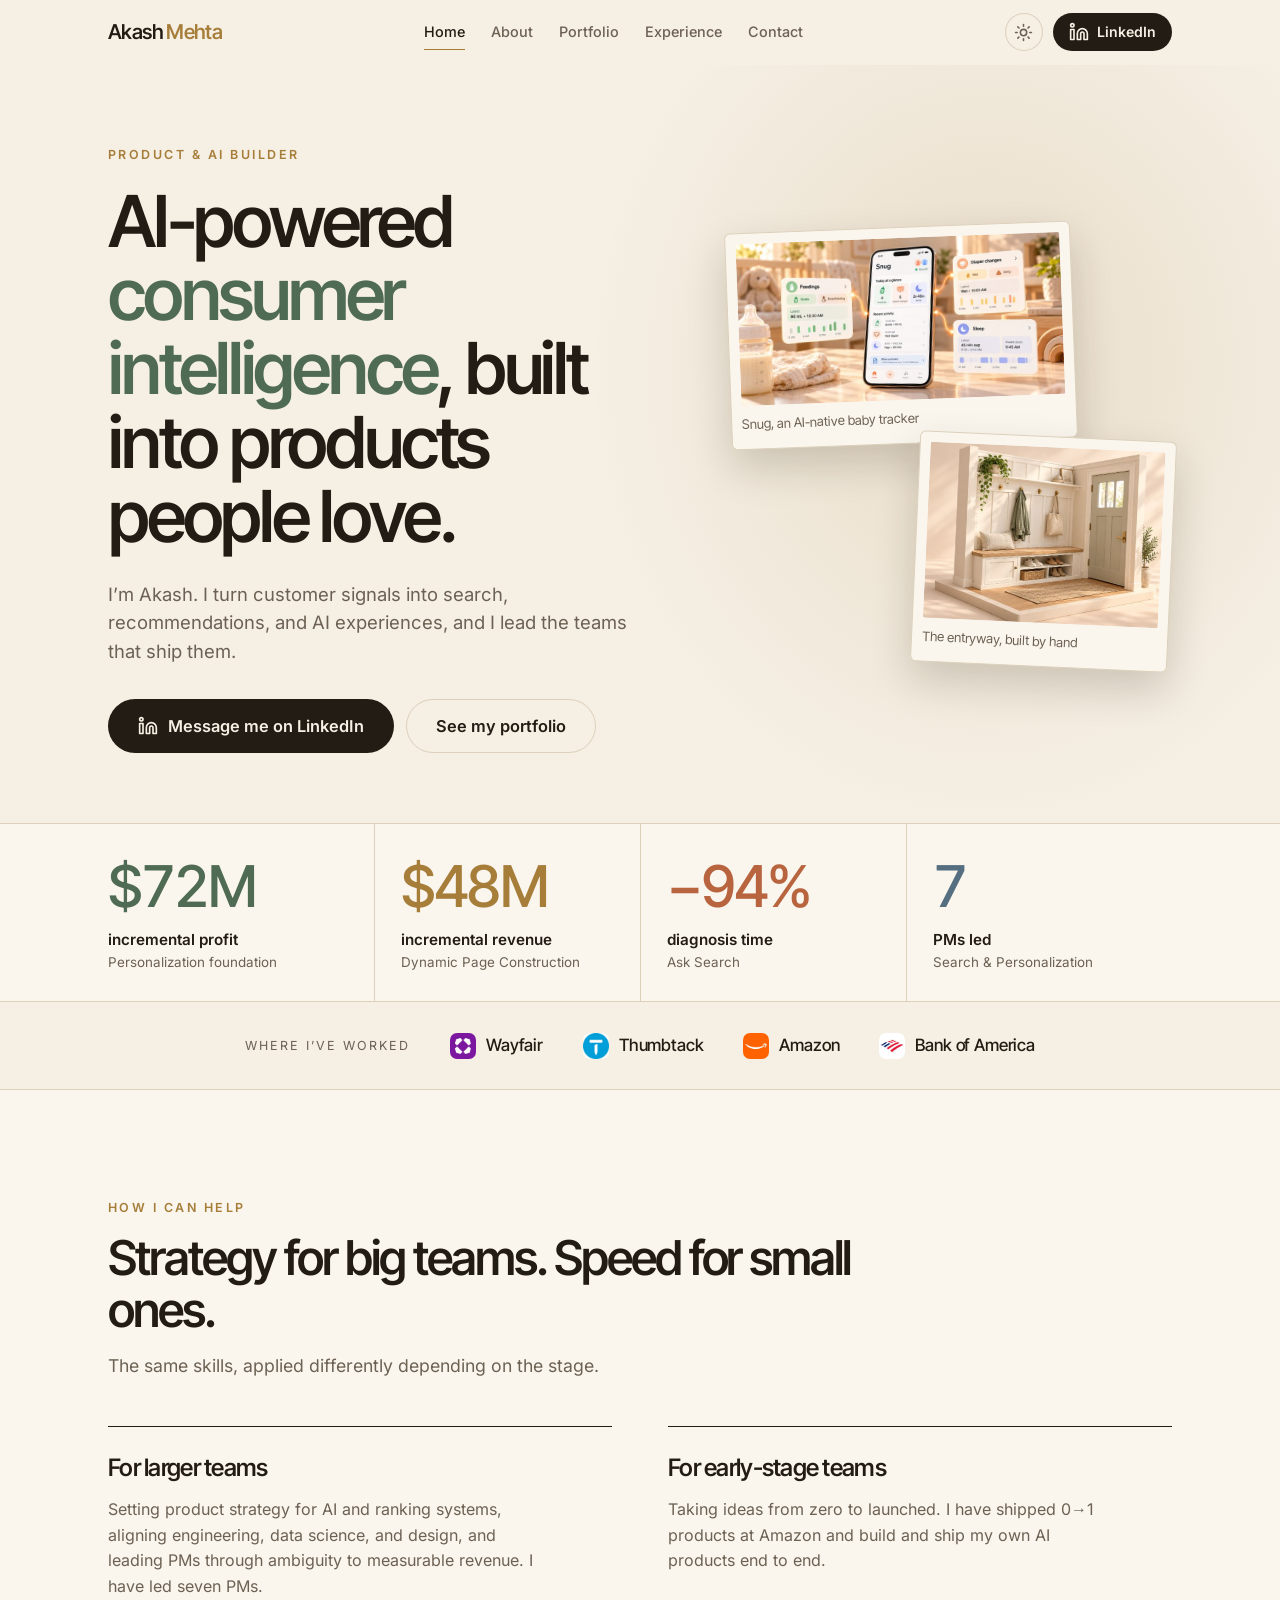
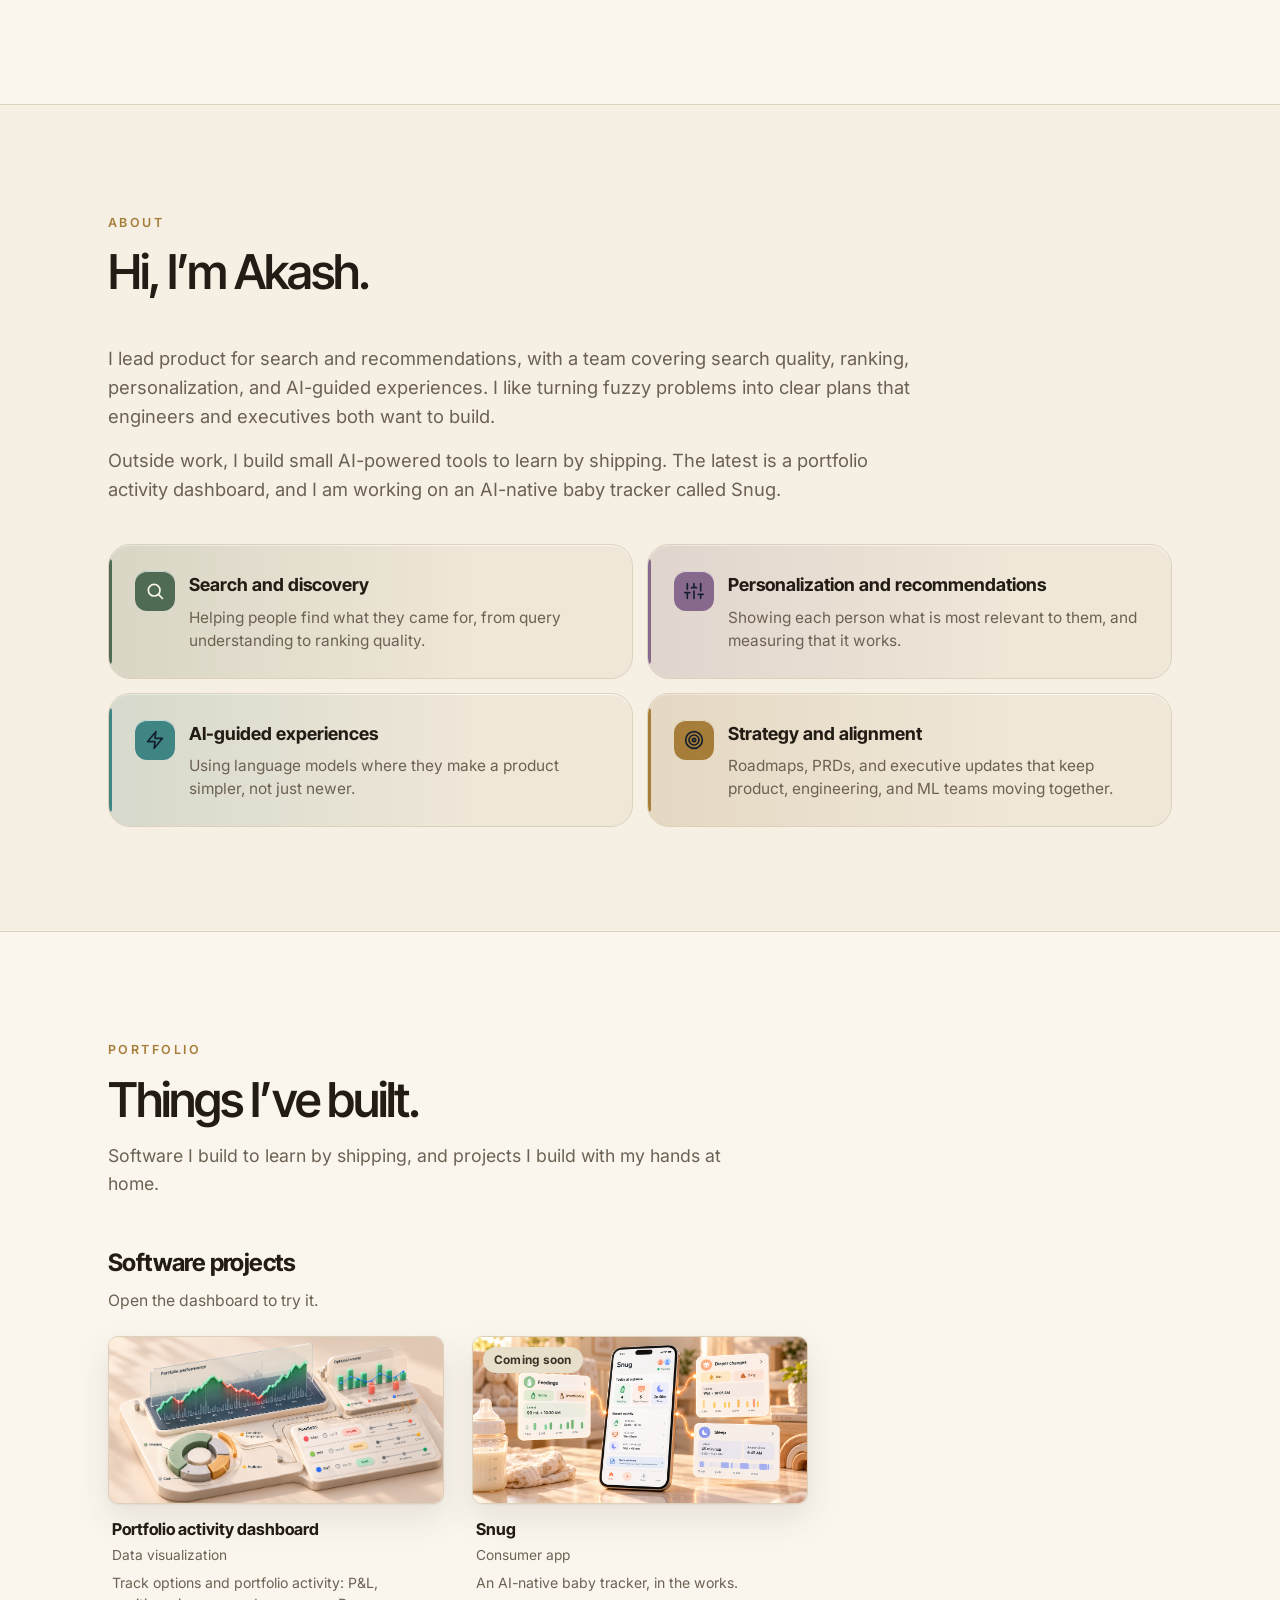
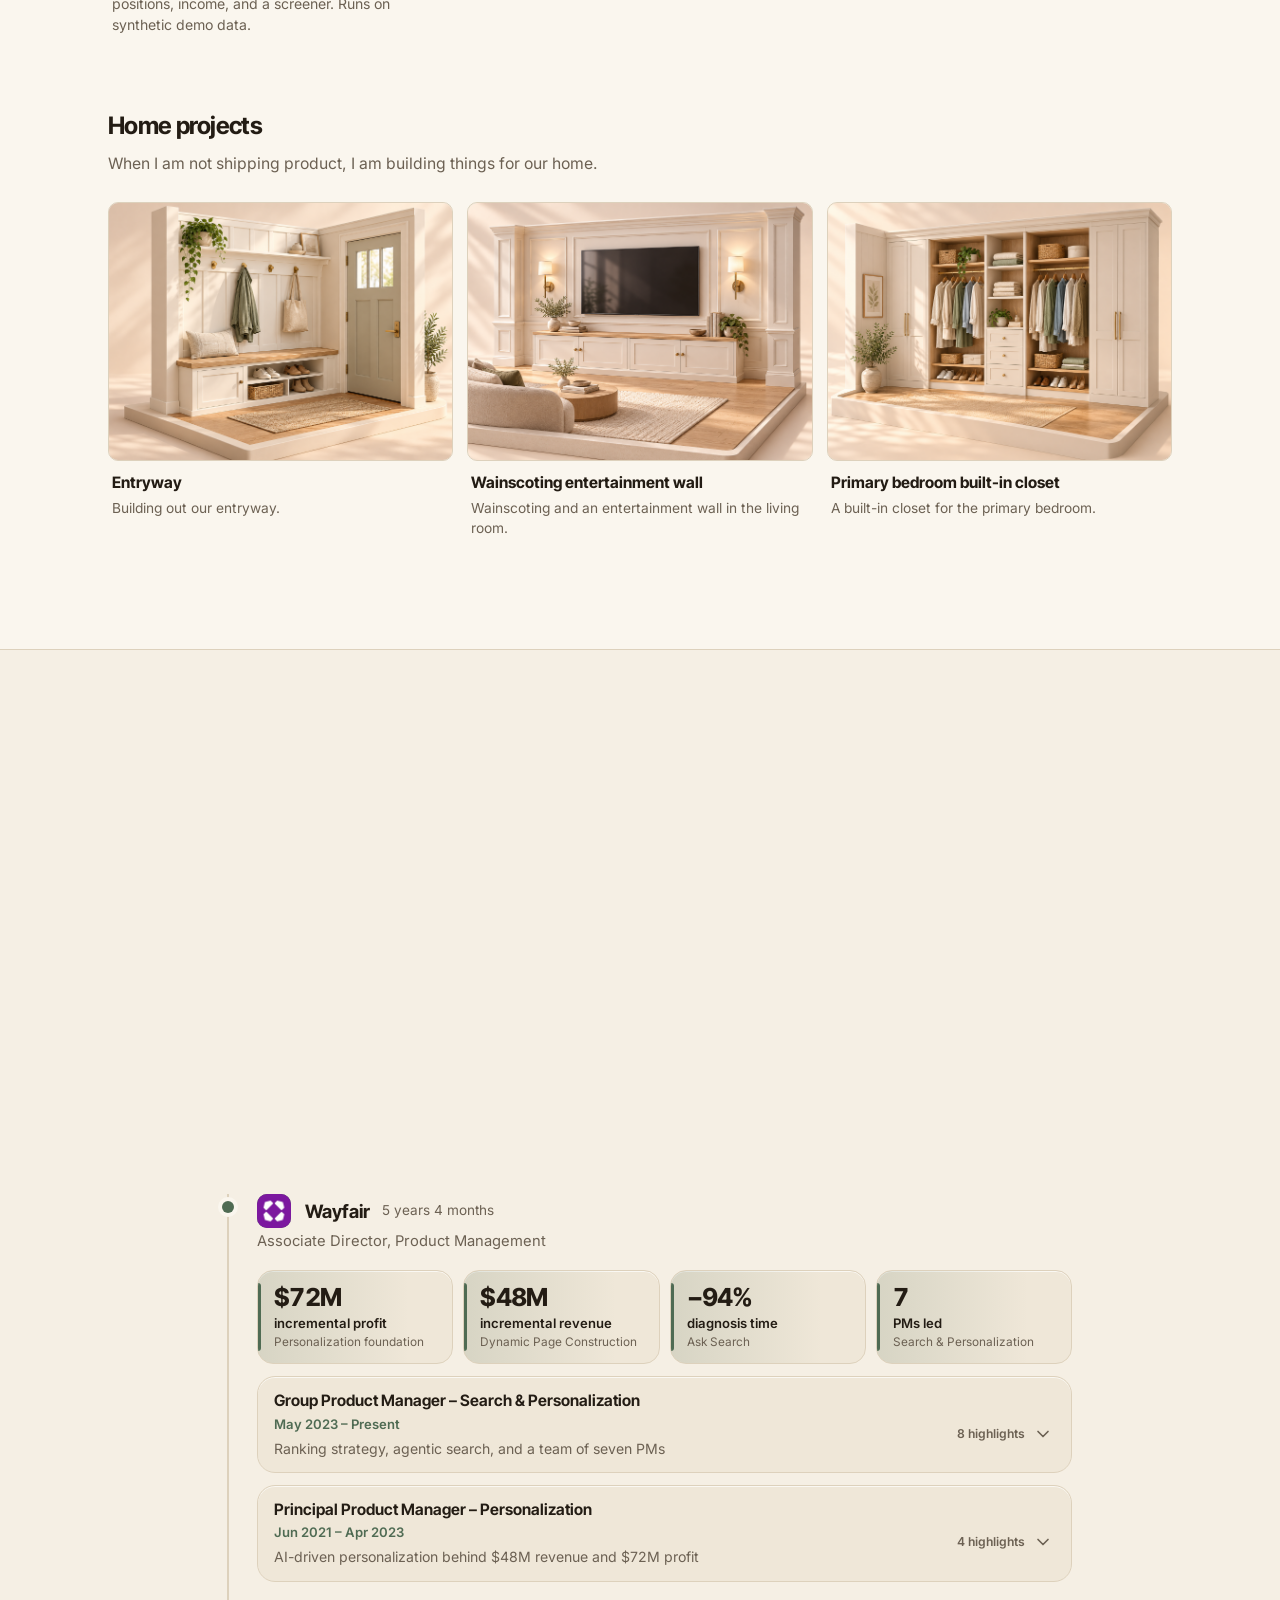
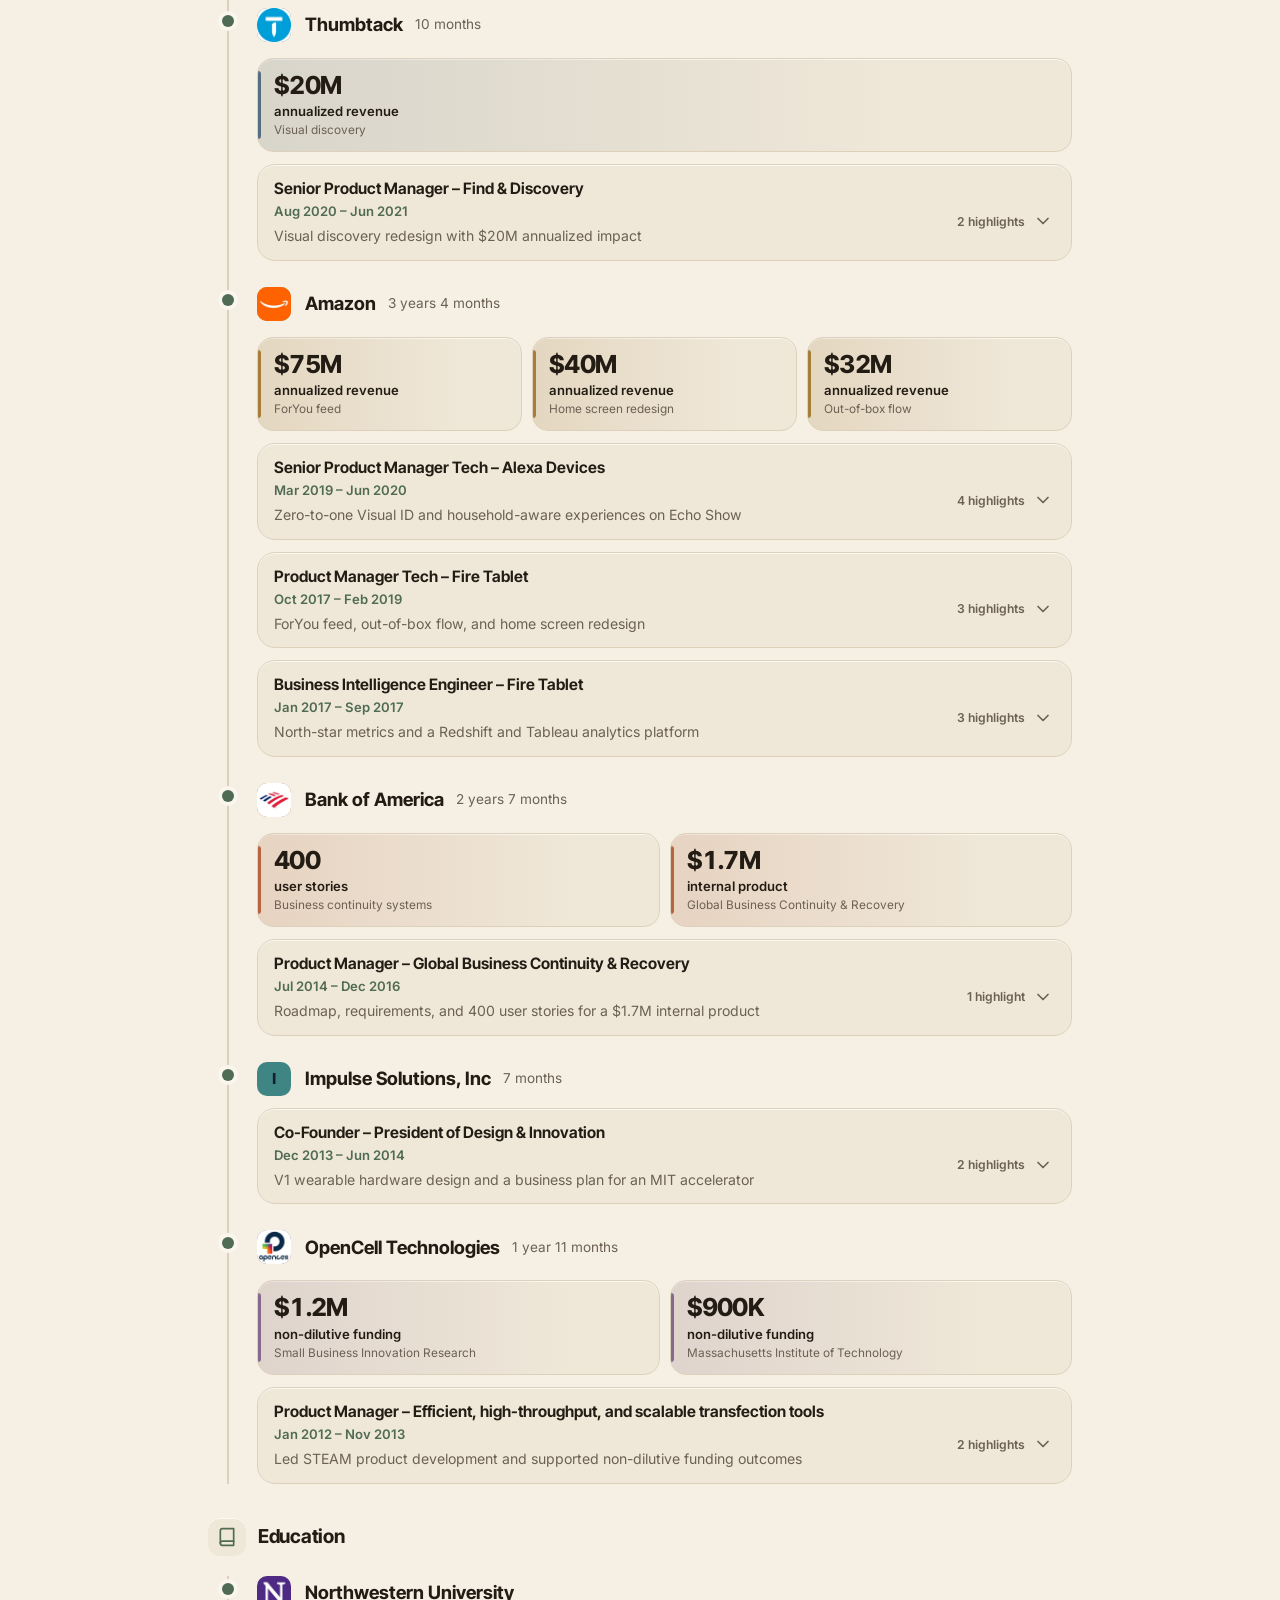
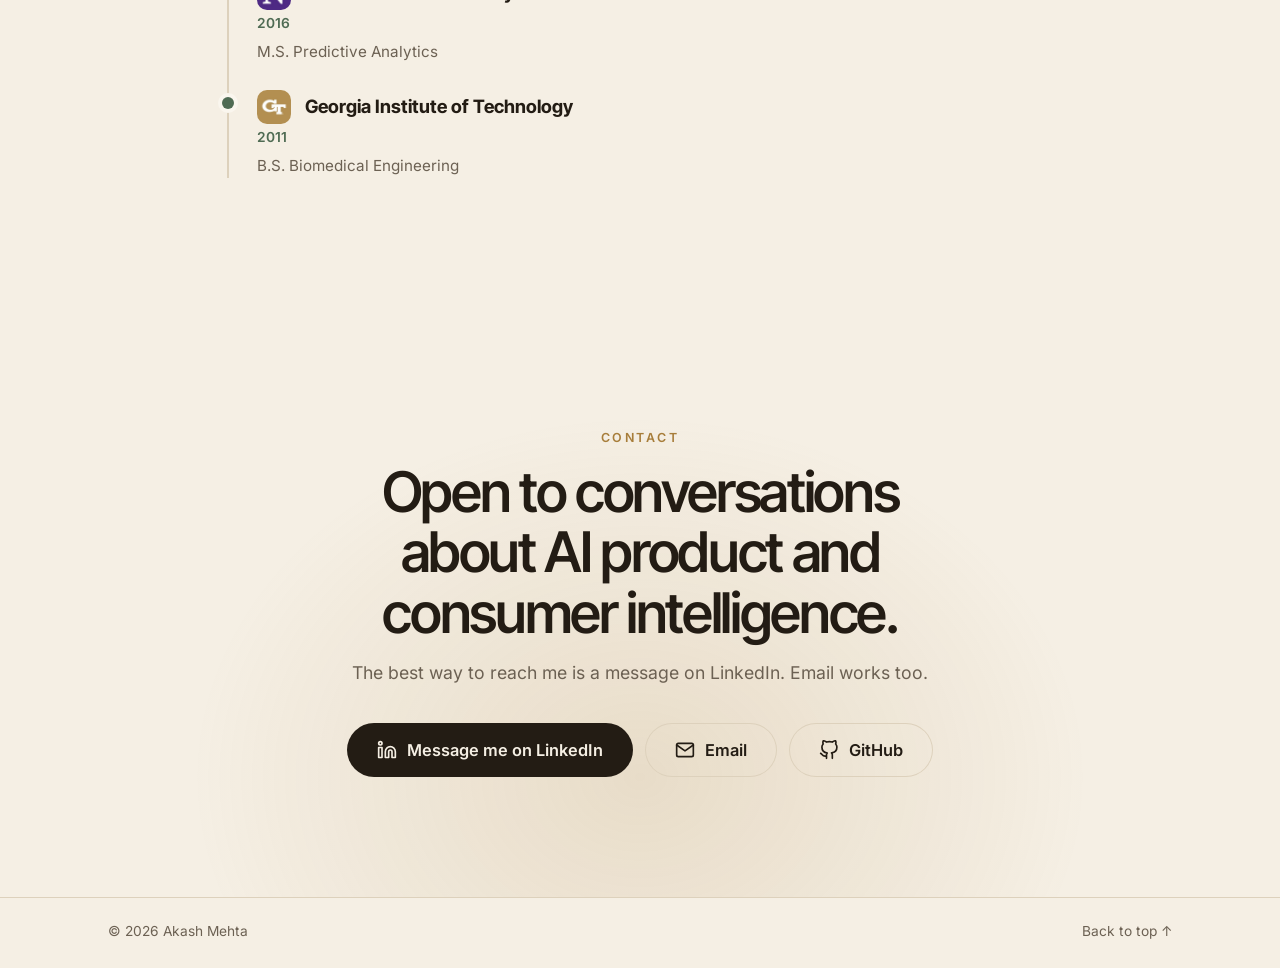
==== commit 5fca9293: "Add files via upload" ====
--- a/index.html
+++ b/index.html
@@ -14,7 +14,7 @@
     document.documentElement.classList.add("js");
     try { var t = localStorage.getItem("theme"); if (t === "light" || t === "dark") document.documentElement.setAttribute("data-theme", t); } catch (e) {}
   </script>
-  <link rel="stylesheet" href="home.css?v=35">
+  <link rel="stylesheet" href="home.css?v=36">
 </head>
 <body>
   <header class="hdr" id="top">
@@ -246,17 +246,11 @@
                 <h4>Senior Product Manager Tech – Alexa Devices</h4>
                 <span class="when">Mar 2019 – Jun 2020</span>
                 <span class="hl">Zero-to-one Visual ID and household-aware experiences on Echo Show</span>
-                <span class="more"><span class="cnt">5 highlights</span><svg class="i chev" viewBox="0 0 24 24"><path d="m6 9 6 6 6-6"/></svg></span>
-              </summary>
-              <div class="jbody has-fig">
-              <ul class="bul">
-              <li>Led zero-to-one product development for Visual ID and household-aware personalization on Echo Show devices, connecting camera-based user recognition to experiences that adapted to who was present.</li>
-              <li>Collaborated with machine learning science to facilitate data collection through model training and customer experience definition, partnering with science and engineering to translate visual recognition into device behavior.</li>
-              <li>Launched the adaptive home-screen experiences that surfaced the detected household member’s profile and personalized content on demand, reducing the need for manual profile switching.</li>
-              <li>Developed automatic kids-mode detection and multi-user privacy experiences, defining how personalization should change when children or multiple household members were in the room.</li>
-              <li>Designed an Alexa-wide interaction telemetry strategy for 1st, 2nd, and 3rd party smart displays to measure customer engagement across device experiences.</li>
-              </ul>
-              <figure class="jfig"><img src="visual-id.jpg" alt="Illustration of an Echo Show recognizing a household member by camera and voice, then showing a personalized home screen, with personal, kids, and shared profiles below" width="1000" height="500" loading="lazy"><figcaption>Illustration: Visual ID and voice recognition driving personal, kids, and shared experiences.</figcaption></figure>
+                <span class="more"><span class="cnt">4 highlights</span><svg class="i chev" viewBox="0 0 24 24"><path d="m6 9 6 6 6-6"/></svg></span>
+              </summary>
+              <div class="jbody hero-fig">
+              <figure class="jpic"><img src="visual-id.jpg" alt="Illustration of an Echo Show recognizing a household member by camera and voice, then showing a personalized home screen, with personal, kids, and shared profiles below" width="1000" height="500" loading="lazy"></figure>
+              <ul class="jgrid"><li><b class="ld">Zero-to-one Visual ID.</b> Led development of household-aware personalization on Echo Show, connecting camera-based recognition to experiences that adapted to who was present.</li><li><b class="ld">ML partnership.</b> Worked with science and engineering on data collection, model training, and experience definition, turning visual recognition into device behavior.</li><li><b class="ld">Adaptive home screens.</b> Surfaced the detected household member’s profile and content on demand, reducing manual profile switching.</li><li><b class="ld">Kids mode and privacy.</b> Built automatic kids-mode detection and multi-user privacy experiences, defining how personalization changes when children or several household members are in the room.</li></ul>
               </div>
             </details>
             <details class="job" data-job="fire">
@@ -266,13 +260,9 @@
                 <span class="hl">ForYou feed, out-of-box flow, and home screen redesign</span>
                 <span class="more"><span class="cnt">3 highlights</span><svg class="i chev" viewBox="0 0 24 24"><path d="m6 9 6 6 6-6"/></svg></span>
               </summary>
-              <div class="jbody has-fig">
-              <ul class="bul">
-              <li>Created a Tablet Homescreen discovery ‘ForYou’ feed to drive engagement and <b class="m">$75M</b> in annualized revenue.</li>
-              <li>Optimized the Out-of-Box-Experience (OOBE) CX flow to add an incremental <b class="m">$32M</b> in annualized revenue.</li>
-              <li>Led the redesign and consolidation of Fire Tablet Home Screen to add <b class="m">+$40M</b> in annualized revenue.</li>
-              </ul>
-              <figure class="jfig"><img src="fire-tablet.jpg" alt="Illustration of a Fire tablet: the ForYou tab with picked-for-you books and videos, next to the earlier home screen and an out-of-box welcome checklist" width="1000" height="500" loading="lazy"><figcaption>Illustration: the ForYou feed, home screen, and out-of-box welcome flow.</figcaption></figure>
+              <div class="jbody hero-fig">
+              <figure class="jpic"><img src="fire-tablet.jpg" alt="Illustration of a Fire tablet: the ForYou tab with picked-for-you books and videos, next to the earlier home screen and an out-of-box welcome checklist" width="1000" height="500" loading="lazy"></figure>
+              <ul class="jgrid"><li><b class="ld">ForYou feed.</b> Created a Tablet Homescreen discovery feed to drive engagement and <b class="m">$75M</b> in annualized revenue.</li><li><b class="ld">Out-of-box flow.</b> Optimized the out-of-box experience (OOBE) CX flow to add an incremental <b class="m">$32M</b> in annualized revenue.</li><li><b class="ld">Home screen redesign.</b> Led the redesign and consolidation of the Fire Tablet home screen to add <b class="m">+$40M</b> in annualized revenue.</li></ul>
               </div>
             </details>
             <details class="job" data-job="bie">
@@ -590,7 +580,7 @@
       var d = document.querySelector('.job[data-job="' + n.dataset.go + '"]');
       if (!d) return;
       d.open = true;
-      d.scrollIntoView({ behavior: reduce ? "auto" : "smooth", block: "center" });
+      d.scrollIntoView({ behavior: reduce ? "auto" : "smooth", block: "start" });
       d.classList.remove("ping"); void d.offsetWidth; d.classList.add("ping");
     }
     document.querySelectorAll(".node").forEach(function (n) {
--- a/home.css
+++ b/home.css
@@ -696,16 +696,23 @@
 }
 @media (max-width: 860px) { .hero3::before { right: -30%; width: 120%; top: -10%; height: 90%; } }
 
-/* experience: a visual next to the highlights */
-.jbody.has-fig { display: grid; grid-template-columns: minmax(0, 1fr) minmax(0, 340px); gap: 8px 22px; align-items: start; border-top: 1px solid var(--line); padding: 0 18px 18px 0; }
-.jbody.has-fig .bul { border-top: 0; padding: 16px 0 0 38px; }
-.jfig { margin: 16px 0 0; }
-.jfig img { display: block; width: 100%; height: auto; border-radius: 12px; border: 1px solid var(--line); box-shadow: var(--shadow); }
-.jfig figcaption { margin-top: 8px; color: var(--muted); font-size: .76rem; line-height: 1.4; }
+/* experience: image across the top of an opened role, fading into a two-column grid of highlights */
+.jbody.hero-fig { border-top: 1px solid var(--line); padding: 0; overflow: hidden; border-radius: 0 0 17px 17px; }
+.jpic { position: relative; margin: 0; }
+.jpic img { display: block; width: 100%; height: auto; }
+.jpic::after { content: ""; position: absolute; inset: 0; background: linear-gradient(180deg, transparent 62%, var(--panel-2) 100%); }
+:root:not([data-theme="light"]) .jpic::before { content: ""; position: absolute; inset: 0; z-index: 1; background: rgba(0, 0, 0, .14); }
+@media (prefers-color-scheme: light) { :root:not([data-theme="dark"]) .jpic::before { display: none; } }
+:root[data-theme="light"] .jpic::before { display: none; }
+.jpic::after { z-index: 2; }
+.jgrid { position: relative; z-index: 3; list-style: none; margin: -40px 0 0; padding: 0 22px 22px; display: grid; grid-template-columns: 1fr 1fr; gap: 12px 28px; color: var(--muted); font-size: .9rem; line-height: 1.55; }
+.jgrid li { position: relative; padding-left: 14px; }
+.jgrid li::before { content: ""; position: absolute; left: 0; top: .62em; width: 6px; height: 6px; border-radius: 50%; background: var(--accent); }
+.jgrid li:last-child:nth-child(odd) { grid-column: 1 / -1; }
+.jgrid .ld { color: var(--text); font-weight: 650; }
+.jgrid b.m { color: var(--text); font-weight: 700; }
 .job[open] .jbody { animation: swap .22s ease-out; }
 @media (max-width: 720px) {
-  .jbody.has-fig { grid-template-columns: minmax(0, 1fr); padding: 0 16px 18px; }
-  .jbody.has-fig .bul { padding: 14px 0 0 22px; }
-  .jfig { order: -1; margin-top: 16px; }
+  .jgrid { grid-template-columns: minmax(0, 1fr); margin-top: -22px; padding: 0 16px 18px; }
 }
 @media (prefers-reduced-motion: reduce) { .job[open] .jbody { animation: none; } }
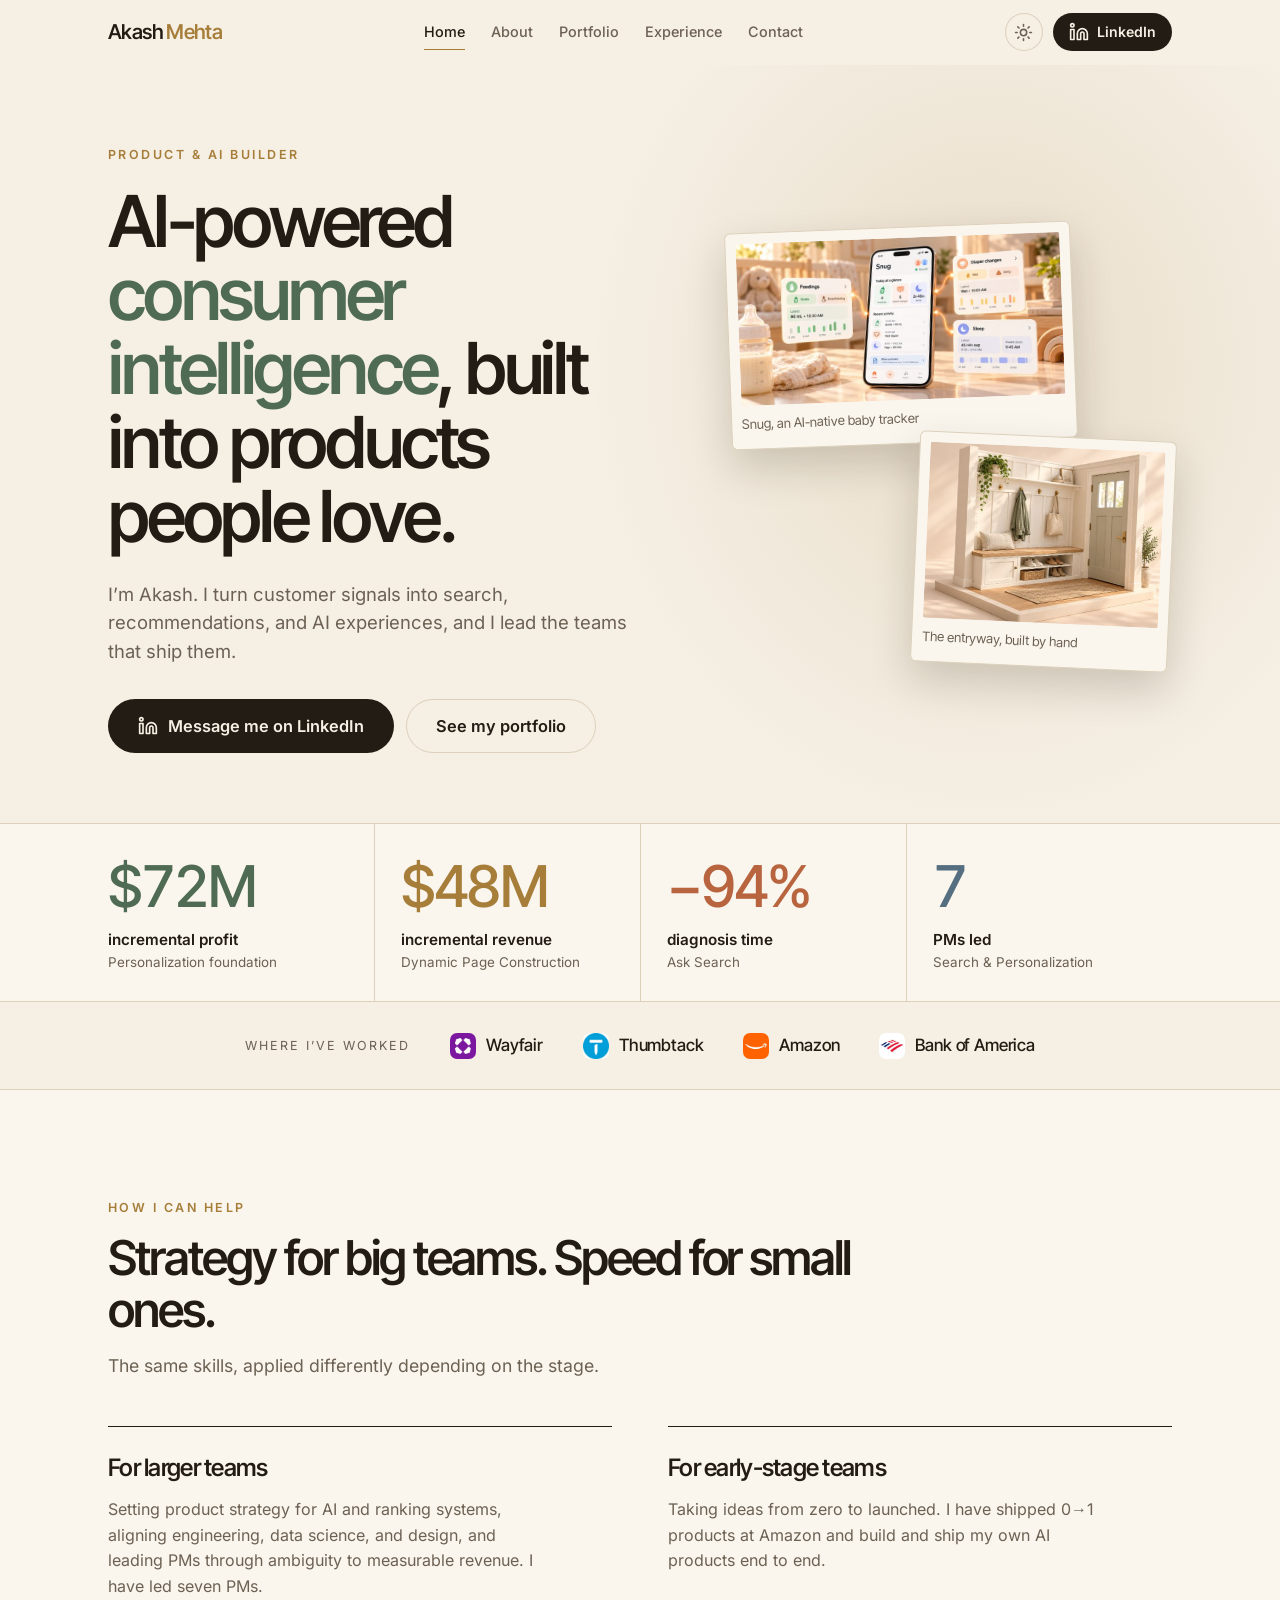
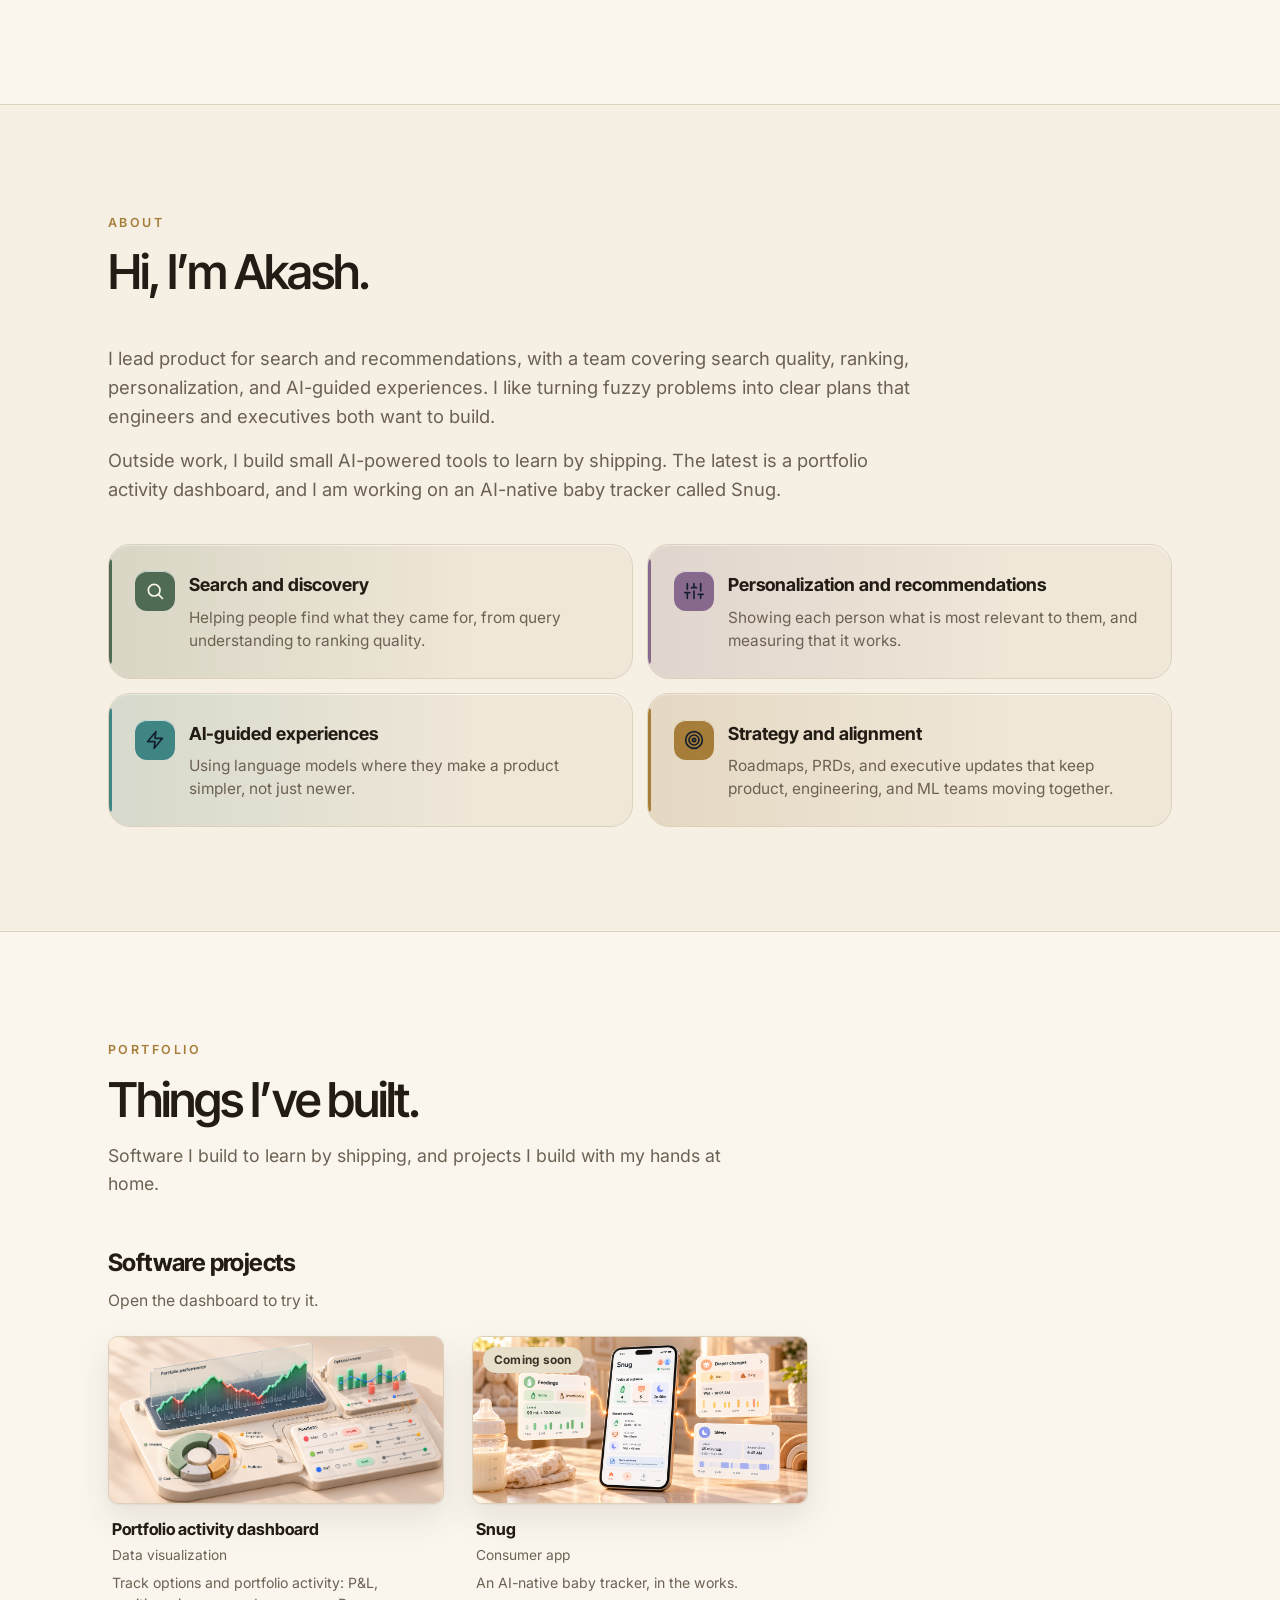
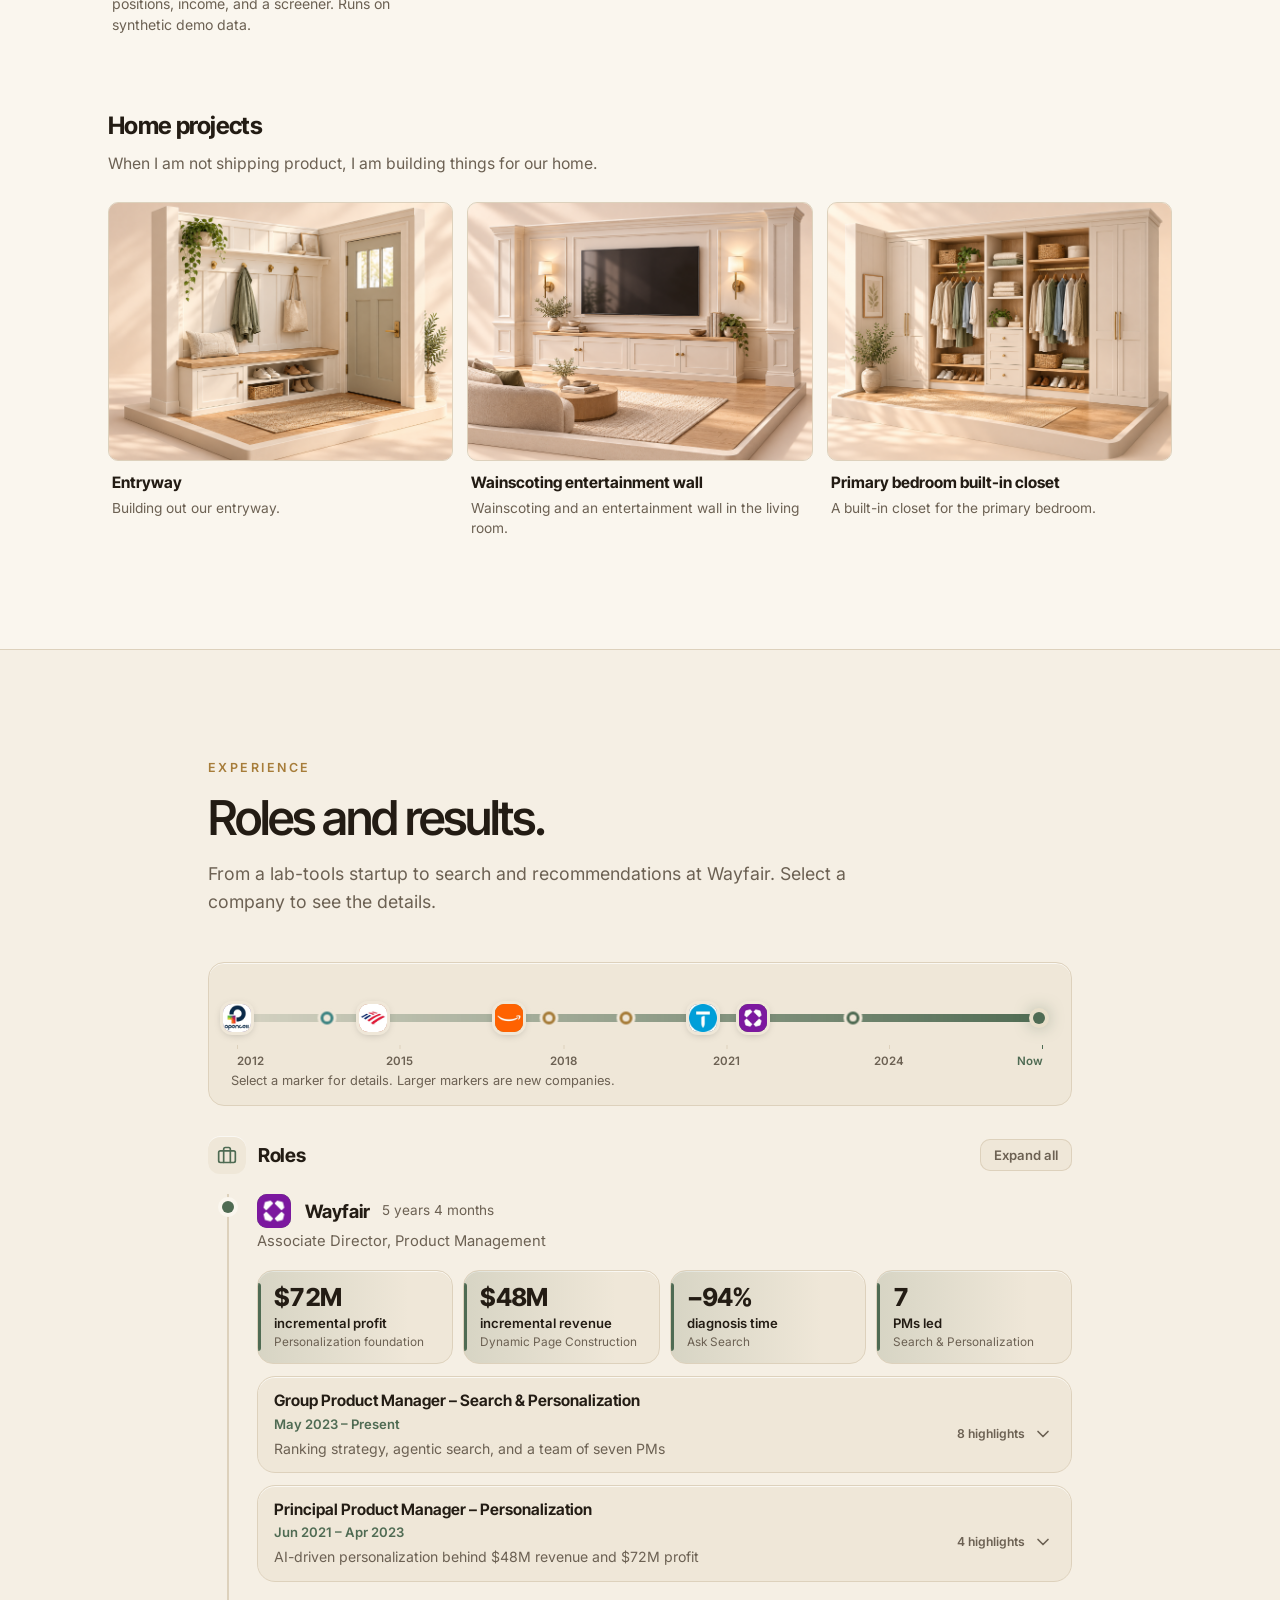
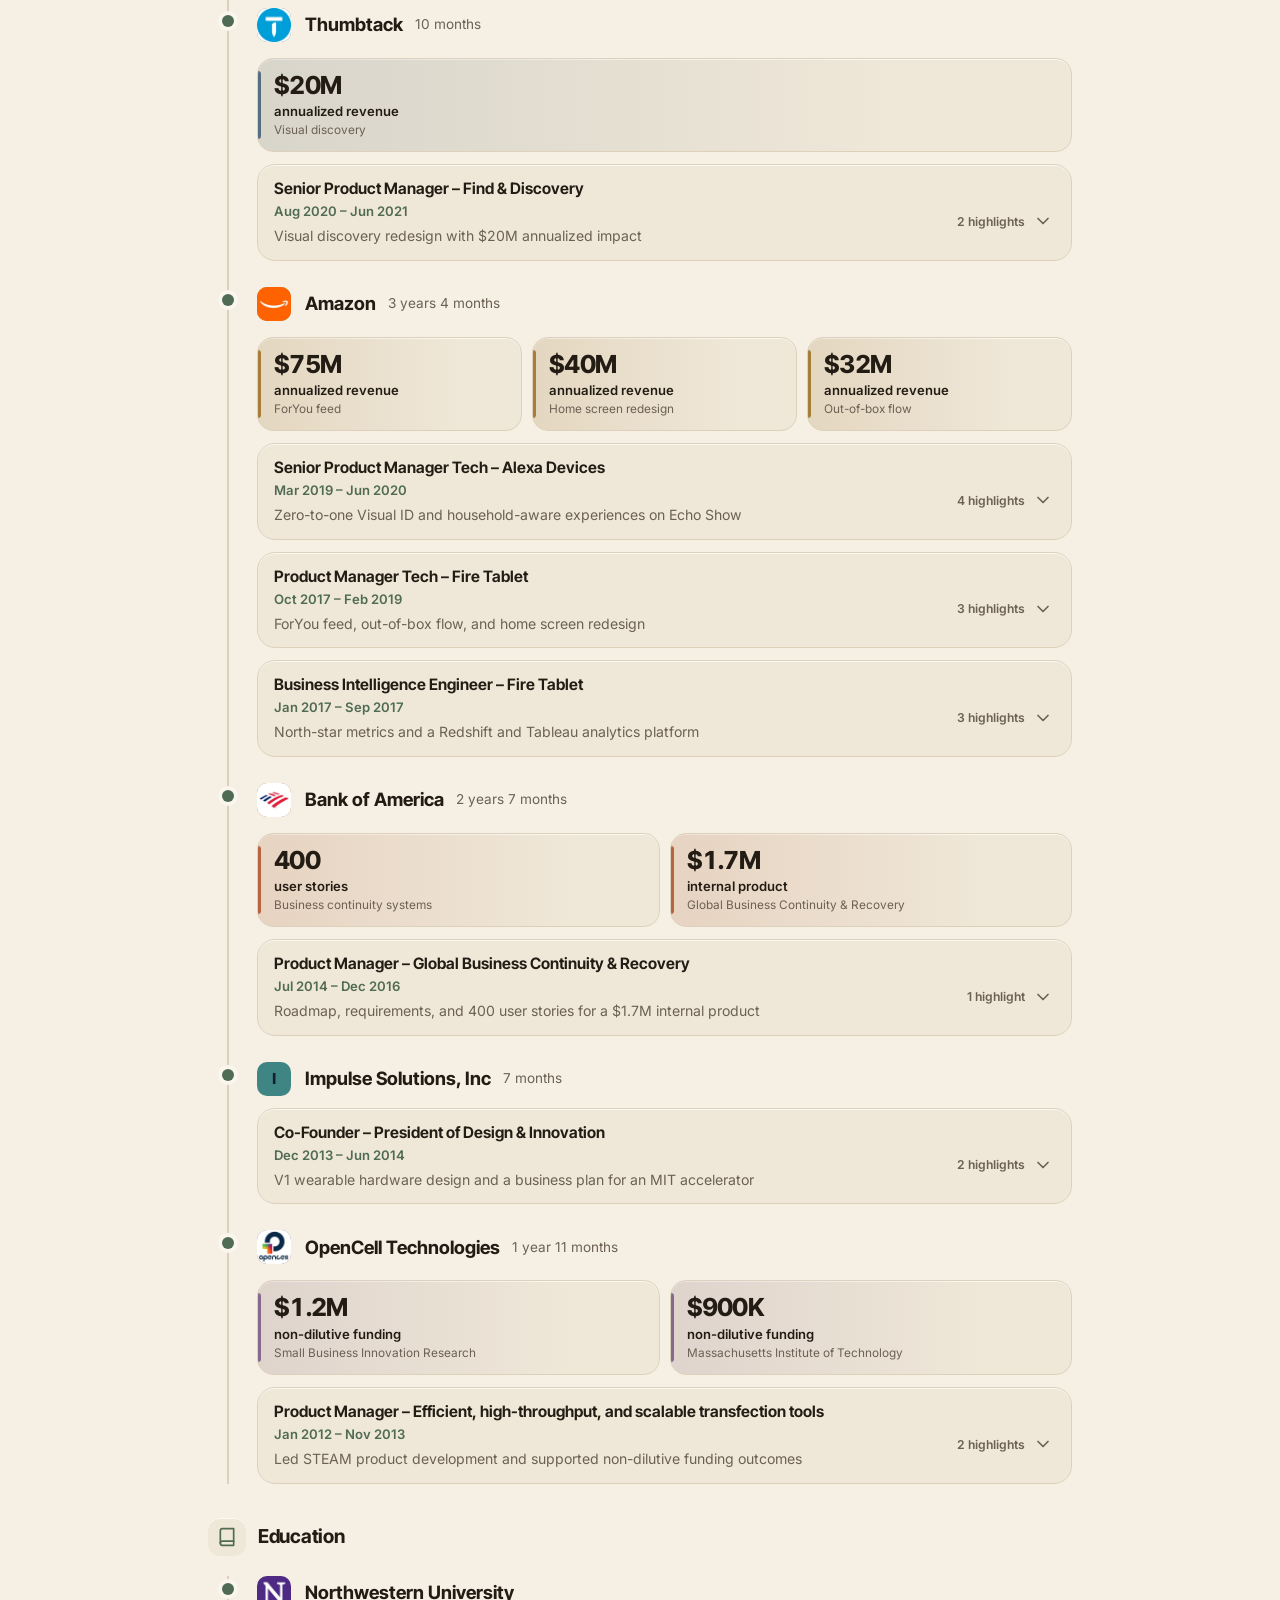
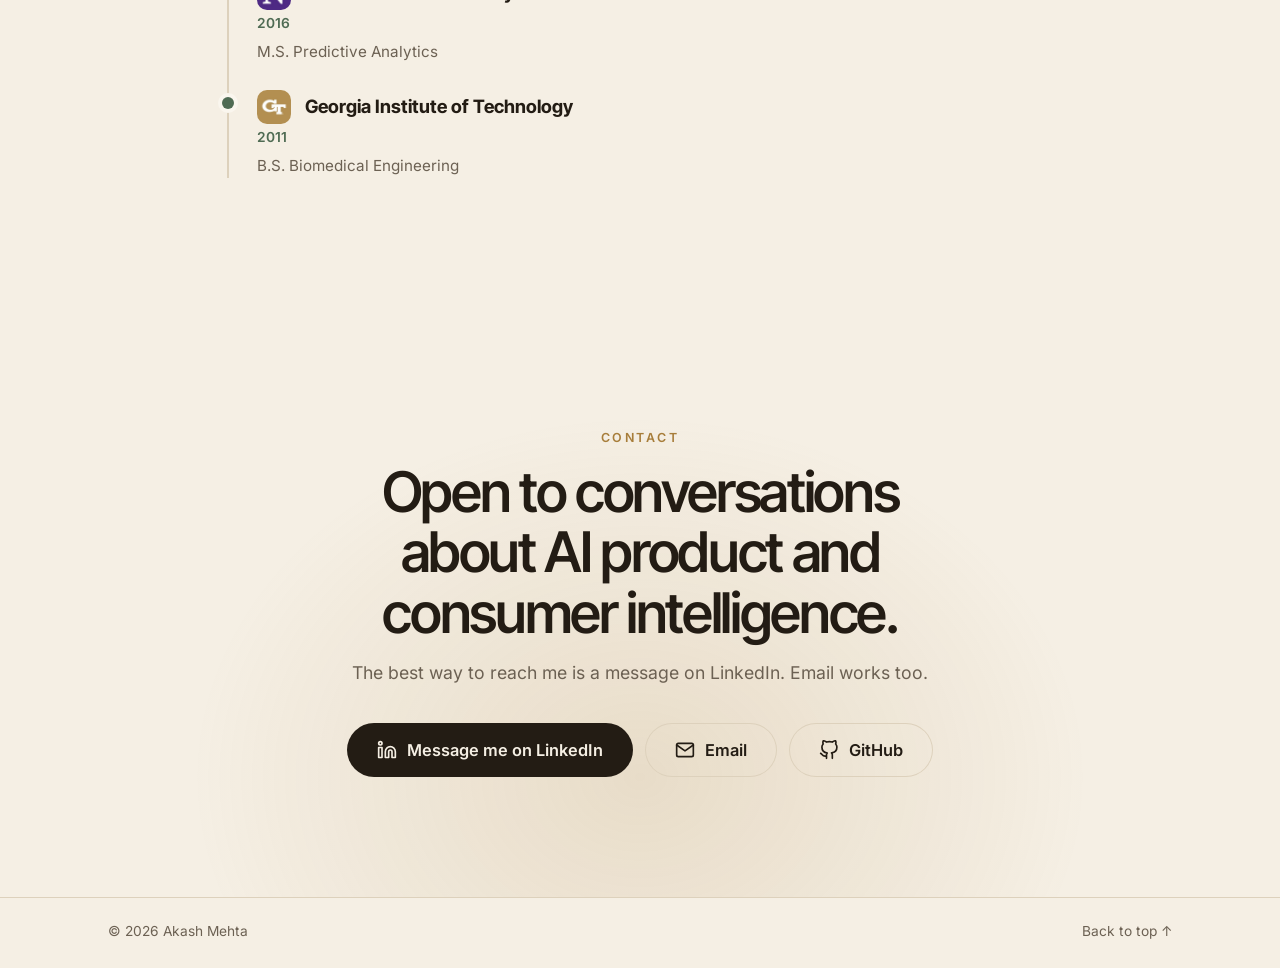
==== commit 6a43d199: "Add files via upload" ====
--- a/index.html
+++ b/index.html
@@ -272,11 +272,14 @@
                 <span class="hl">North-star metrics and a Redshift and Tableau analytics platform</span>
                 <span class="more"><span class="cnt">3 highlights</span><svg class="i chev" viewBox="0 0 24 24"><path d="m6 9 6 6 6-6"/></svg></span>
               </summary>
-              <ul class="bul">
-              <li>Developed north-star metrics to drive early engagement, longer-term retention, and churn detection.</li>
-              <li>Created a data analytics platform using AWS Redshift, S3, and Tableau to service Amazon Devices Marketing Org.</li>
-              <li>Generated automated targeting for on-device and email communications to lift CTRs by <b class="m">~92%</b>.</li>
-              </ul>
+              <div class="jbody hero-fig">
+                <figure class="jpic"><img src="data-platform.jpg" alt="Data platform: Fire tablet, Kindle, Fire TV and Echo Show events flow through S3 and Redshift into Tableau dashboards for engagement, retention and churn, then audience segments feed on-device and email messaging" width="1000" height="500" loading="lazy"></figure>
+                <ul class="jgrid">
+                  <li><b class="ld">North-star metrics.</b> Defined metrics to drive early engagement, longer-term retention, and churn detection.</li>
+                  <li><b class="ld">Analytics platform.</b> Built on AWS Redshift, S3, and Tableau to serve the Amazon Devices Marketing Org.</li>
+                  <li><b class="ld">Automated targeting.</b> Powered on-device and email communications, lifting CTRs by <b class="m">~92%</b>.</li>
+                </ul>
+              </div>
             </details>
           </li>
                   <li data-co="b" class="rise" style="--i:4">
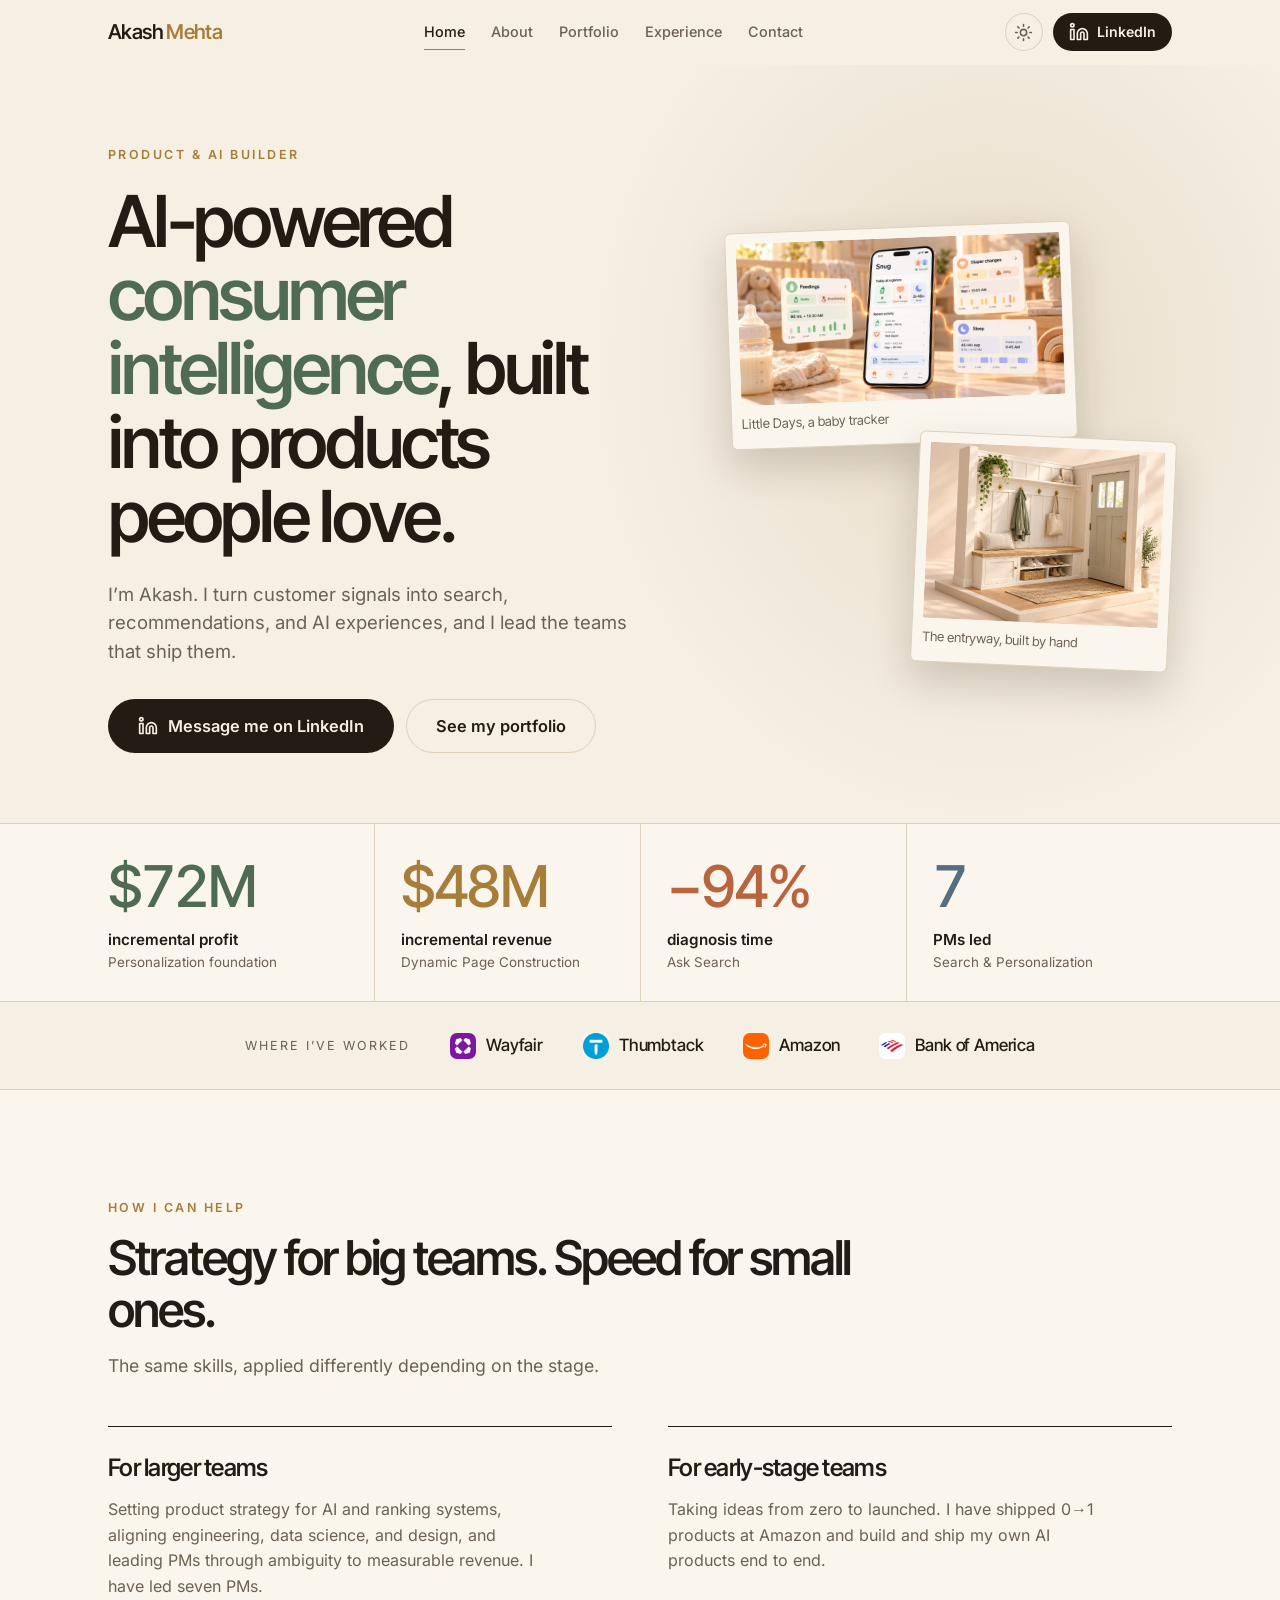
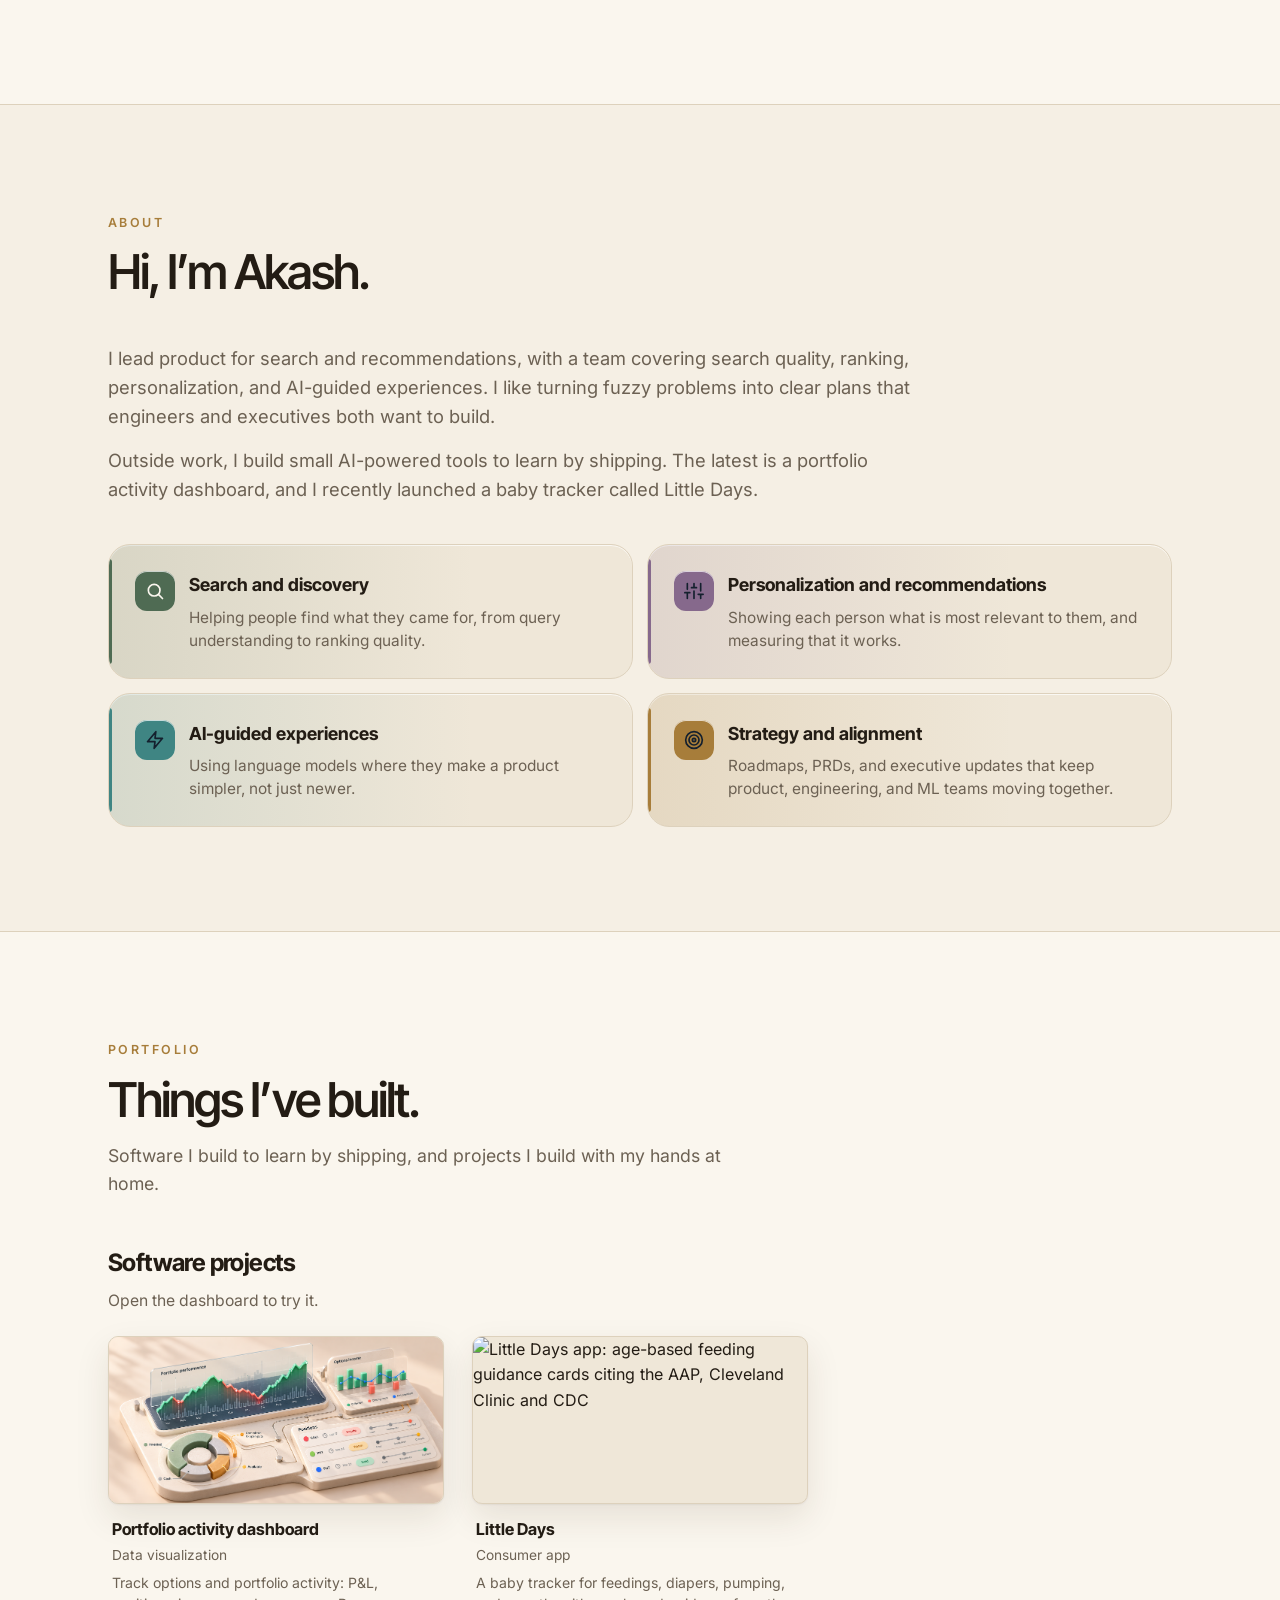
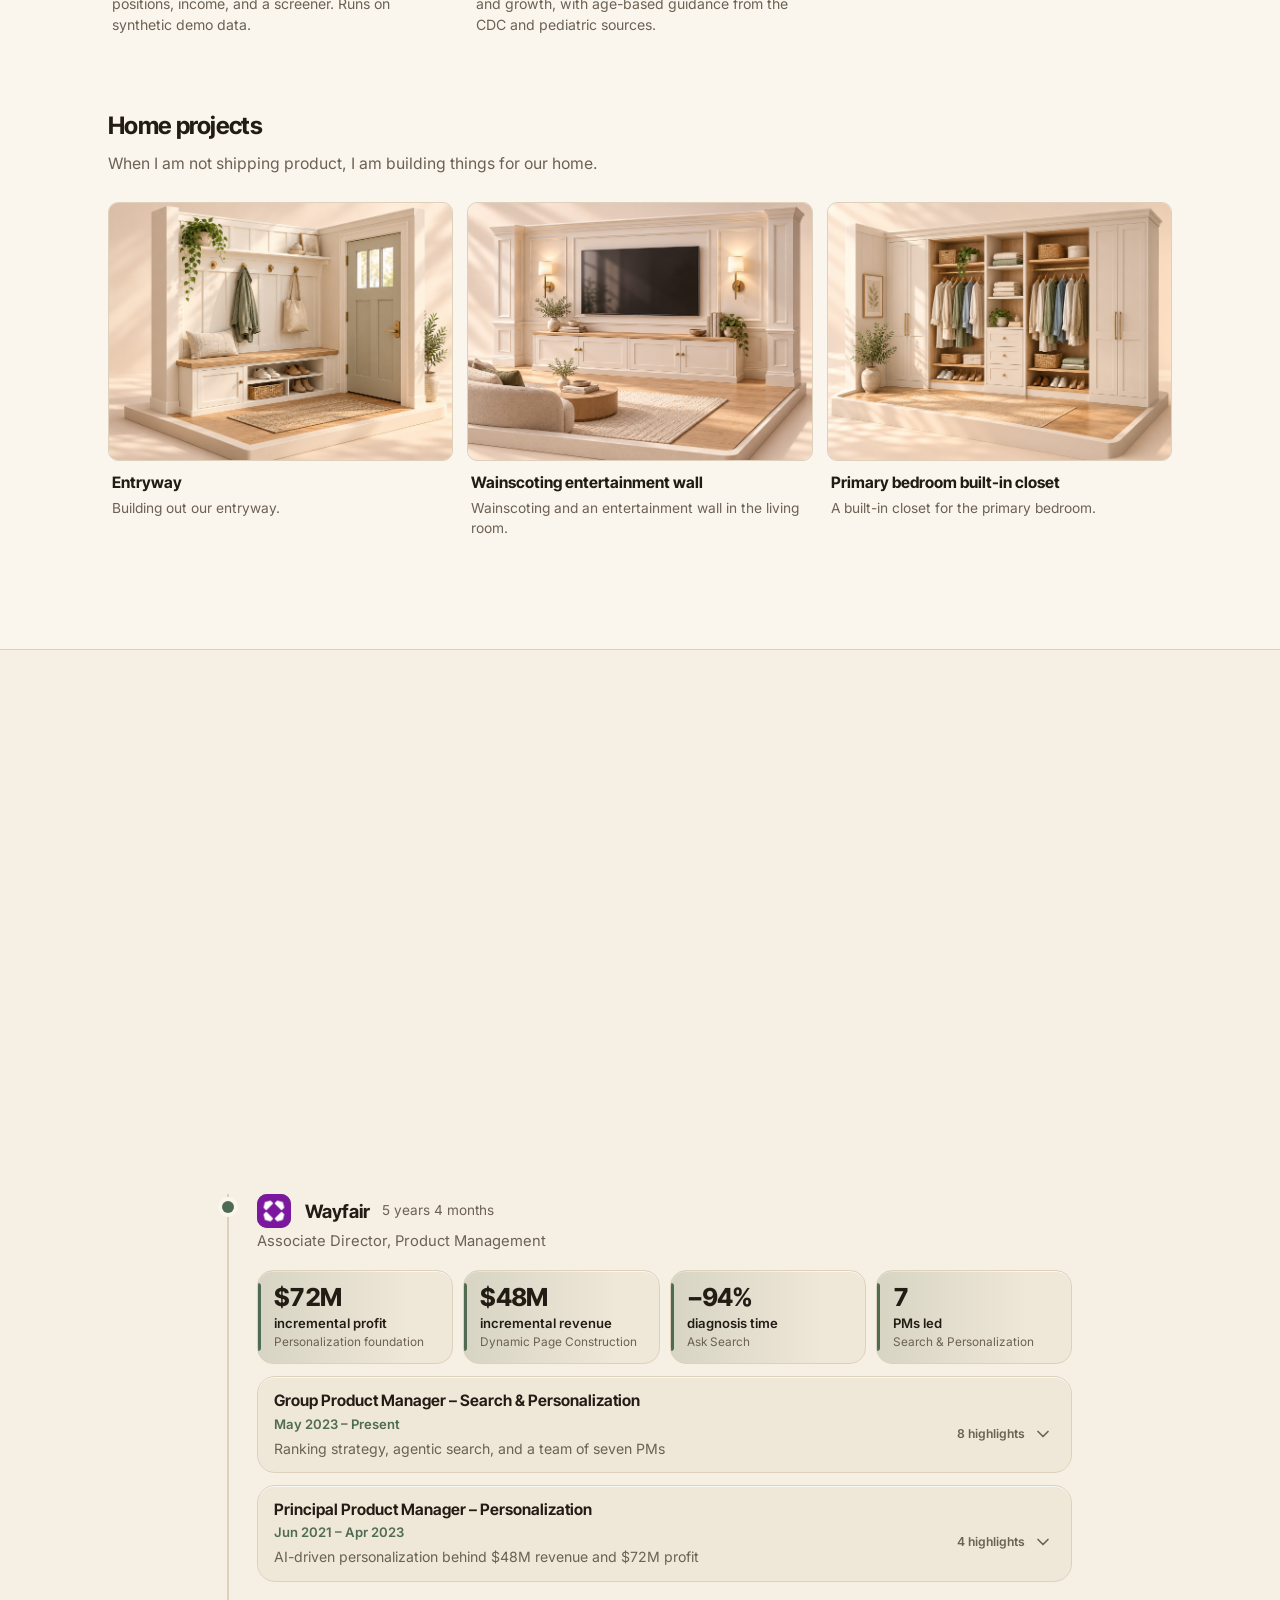
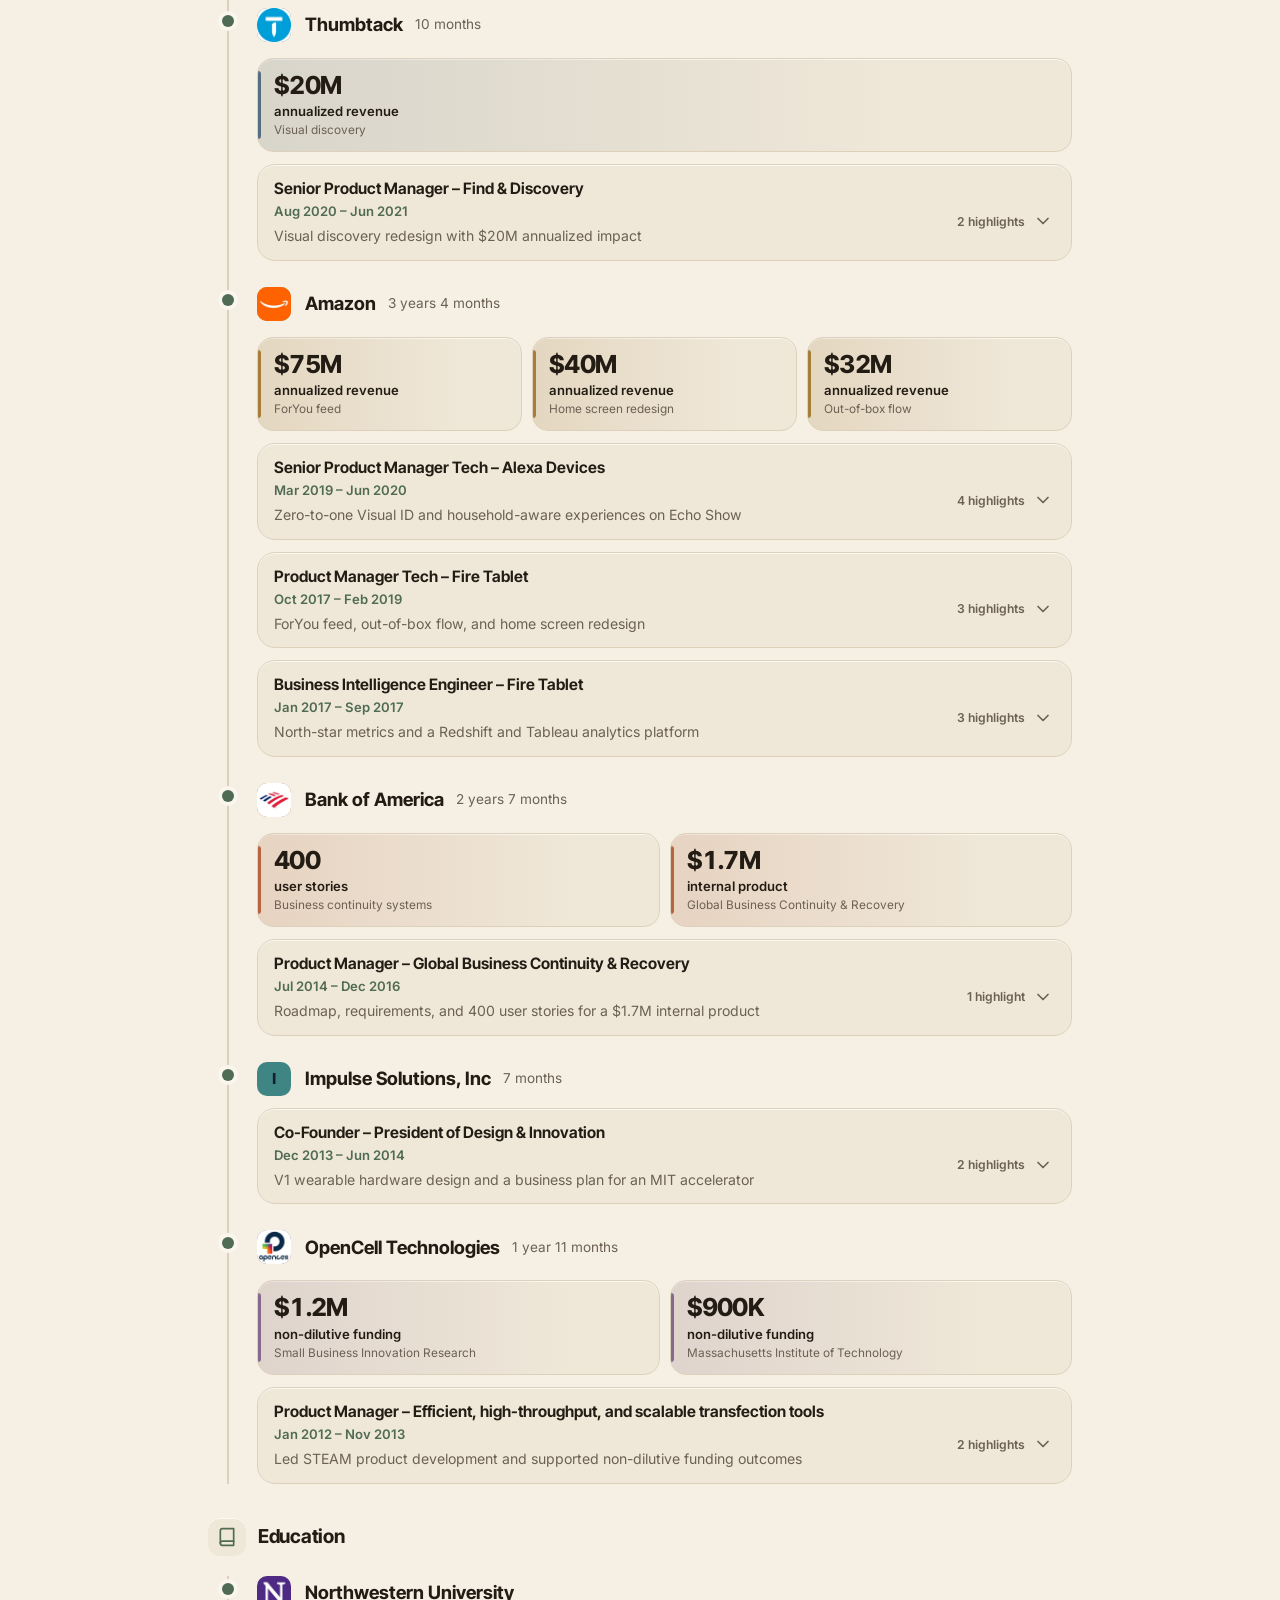
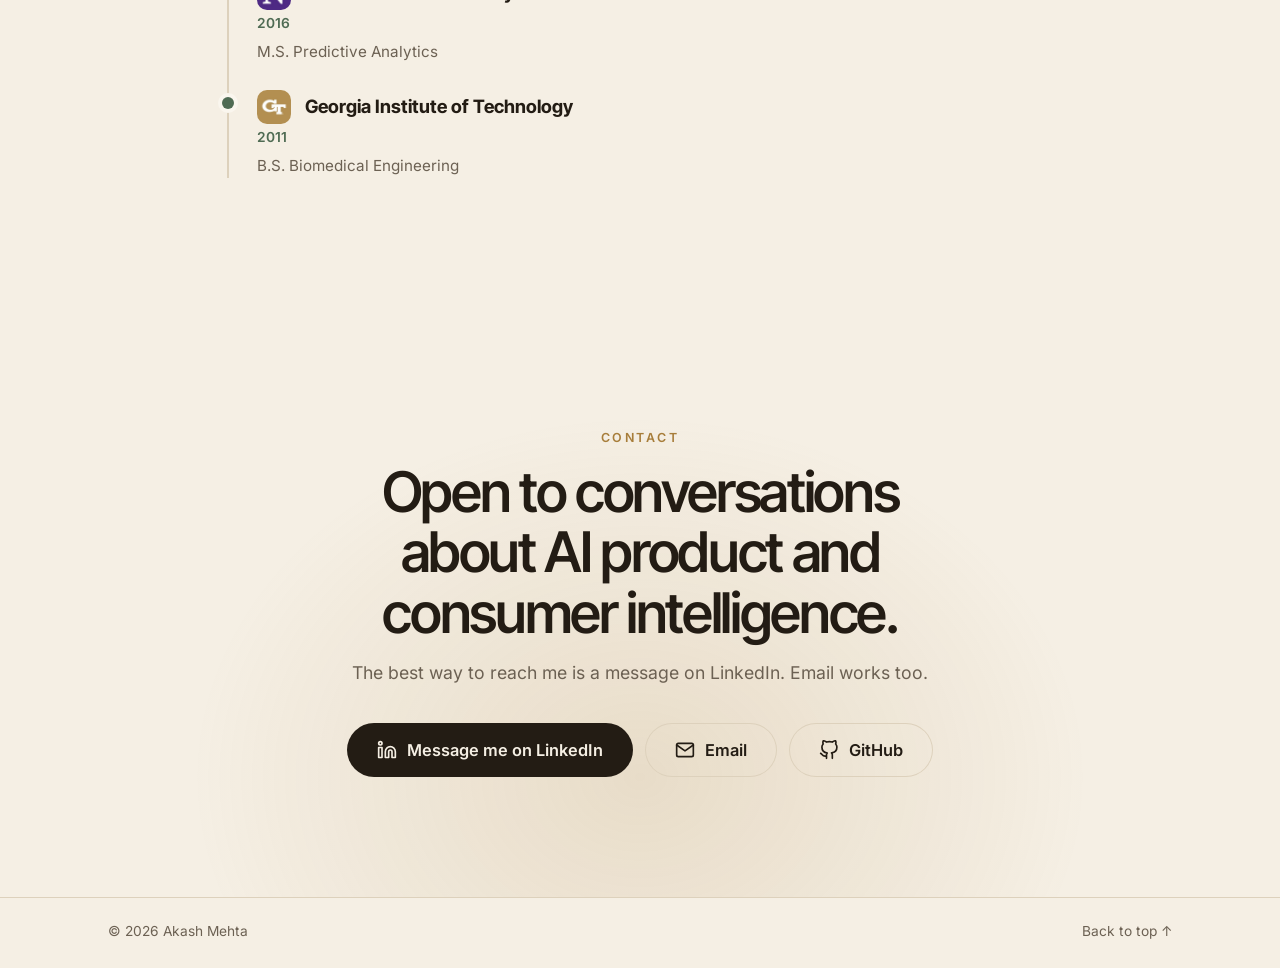
==== commit 9e2fb12f: "Add files via upload" ====
--- a/index.html
+++ b/index.html
@@ -46,7 +46,7 @@
         </div>
       </div>
       <div class="art rise" style="--i:2" aria-hidden="true">
-        <figure class="a"><img src="hero-snug.jpg" alt="" width="760" height="380"><figcaption>Snug, an AI-native baby tracker</figcaption></figure>
+        <figure class="a"><img src="hero-snug.jpg" alt="" width="760" height="380"><figcaption>Little Days, a baby tracker</figcaption></figure>
         <figure class="b"><img src="hero-entry.jpg" alt="" width="620" height="465"><figcaption>The entryway, built by hand</figcaption></figure>
       </div>
     </div>
@@ -94,7 +94,7 @@
         </div>
       <div class="prose big rise" style="--i:1">
         <p>I lead product for search and recommendations, with a team covering search quality, ranking, personalization, and AI-guided experiences. I like turning fuzzy problems into clear plans that engineers and executives both want to build.</p>
-        <p>Outside work, I build small AI-powered tools to learn by shipping. The latest is a portfolio activity dashboard, and I am working on an AI-native baby tracker called Snug.</p>
+        <p>Outside work, I build small AI-powered tools to learn by shipping. The latest is a portfolio activity dashboard, and I recently launched a baby tracker called Little Days.</p>
       </div>
       <div class="svc">
           <div class="card rise" style="--i:3">
@@ -214,12 +214,15 @@
                 <span class="hl">AI-driven personalization behind $48M revenue and $72M profit</span>
                 <span class="more"><span class="cnt">4 highlights</span><svg class="i chev" viewBox="0 0 24 24"><path d="m6 9 6 6 6-6"/></svg></span>
               </summary>
-              <ul class="bul">
-              <li>Architected Dynamic Page Construction, an AI decisioning system combining eligibility, sequencing, personalized ranking, layout selection, and presentation logic to dynamically assemble the most relevant experience for each customer and context, driving <b class="m">$48M</b> in incremental revenue.</li>
-              <li>Established Wayfair’s foundational customer understanding and personalization system, combining long-term preferences, real-time session intent, contextual signals, and cold-start representations to power recommendations across recognized and unrecognized customers, delivering <b class="m">$72M</b> in incremental profit.</li>
-              <li>Created an AI-powered customer intelligence layer that transformed behavioral and contextual signals into reusable interests, affinities, and customer representations for recommendations, content ranking, lifecycle messaging, and experience personalization.</li>
-              <li>Extended personalized decisioning across the customer journey and into owned-channel marketing, using customer context to determine which products and content to surface and increasing traffic driven back to Wayfair by <b class="m">10%</b>.</li>
-              </ul>
+              <div class="jbody hero-fig">
+                <figure class="jpic"><img src="wayfair-home.jpg" alt="Dynamic Page Construction: preferences, session intent and context drive eligible rows, row ranking and page assembly, producing a personalized Wayfair home page" width="1000" height="500" loading="lazy"></figure>
+                <ul class="jgrid" style="margin-top:-12px">
+                  <li><b class="ld">Dynamic Page Construction.</b> Architected an AI decisioning system that assembles the most relevant experience for each customer and context, driving <b class="m">$48M</b> in incremental revenue.</li>
+                  <li><b class="ld">Customer understanding.</b> Established Wayfair&rsquo;s foundational personalization system, combining long-term preferences, session intent, and context across recognized and unrecognized customers, delivering <b class="m">$72M</b> in incremental profit.</li>
+                  <li><b class="ld">Customer intelligence layer.</b> Turned behavioral and contextual signals into reusable interests and affinities for recommendations, content ranking, and lifecycle messaging.</li>
+                  <li><b class="ld">Owned-channel marketing.</b> Extended personalized decisioning into marketing to choose which products and content to surface, increasing traffic back to Wayfair by <b class="m">10%</b>.</li>
+                </ul>
+              </div>
             </details>
           </li>
           <li data-co="t" class="rise" style="--i:2">
@@ -306,10 +309,13 @@
                 <span class="hl">V1 wearable hardware design and a business plan for an MIT accelerator</span>
                 <span class="more"><span class="cnt">2 highlights</span><svg class="i chev" viewBox="0 0 24 24"><path d="m6 9 6 6 6-6"/></svg></span>
               </summary>
-              <ul class="bul">
-              <li>Led V1 hardware product design to produce 2D &amp; 3D industrial design concepts in AutoCAD &amp; SolidWorks.</li>
-              <li>Developed business plan with functional and technical designs for MIT accelerator to acquire VC funding.</li>
-              </ul>
+              <div class="jbody hero-fig">
+                <figure class="jpic"><img src="impulse.jpg" alt="V1 wearable ring concept: exploded hardware view, design sketches, and monitoring concepts for heart rate, blood pressure and glucose" width="1000" height="500" loading="lazy"></figure>
+                <ul class="jgrid">
+                  <li><b class="ld">V1 hardware design.</b> Led V1 product design, producing 2D &amp; 3D industrial design concepts in AutoCAD &amp; SolidWorks.</li>
+                  <li><b class="ld">Business plan.</b> Developed the plan, with functional and technical designs, for an MIT accelerator to secure VC funding.</li>
+                </ul>
+              </div>
             </details>
           </li>
           <li data-co="o" class="rise" style="--i:6">
@@ -322,10 +328,13 @@
                 <span class="hl">Led STEAM product development and supported non-dilutive funding outcomes</span>
                 <span class="more"><span class="cnt">2 highlights</span><svg class="i chev" viewBox="0 0 24 24"><path d="m6 9 6 6 6-6"/></svg></span>
               </summary>
-              <ul class="bul">
-              <li>Led product development for STEAM, a high-throughput transaction processing system used to support commercialization and fundraising efforts.</li>
-              <li>Supported successful non-dilutive funding outcomes, including <b class="m">$1.2M</b> from the Small Business Innovation Research program and <b class="m">$900K</b> from the Massachusetts Institute of Technology.</li>
-              </ul>
+              <div class="jbody hero-fig">
+                <figure class="jpic"><img src="steam.jpg" alt="STEAM microfluidic transfection device delivering genetic material into cells" width="1000" height="500" loading="lazy"></figure>
+                <ul class="jgrid">
+                  <li><b class="ld">STEAM product.</b> Led development of STEAM, a high-throughput transfection system that supported commercialization and fundraising.</li>
+                  <li><b class="ld">Non-dilutive funding.</b> Supported <b class="m">$1.2M</b> from the Small Business Innovation Research program and <b class="m">$900K</b> from MIT.</li>
+                </ul>
+              </div>
             </details>
           </li>
         </ol>
@@ -377,6 +386,14 @@
         href: "dashboard.html",
         img: "project-thumb.png?v=1",
         alt: "Preview of the portfolio activity dashboard showing account value and growth"
+      },
+      {
+        title: "Little Days",
+        category: "Consumer app",
+        desc: "A baby tracker for feedings, diapers, pumping, and growth, with age-based guidance from the CDC and pediatric sources.",
+        href: "https://little-days-baby-tracker.squirlyvision.chatgpt.site/",
+        img: "little-days-thumb.png?v=1",
+        alt: "Little Days app: age-based feeding guidance cards citing the AAP, Cleveland Clinic and CDC"
       }
     ];
 
@@ -437,6 +454,7 @@
       projects.filter(function (p) { return active === "All" || p.category === active; }).forEach(function (p) {
         var a = document.createElement("a");
         a.className = "proj"; a.href = p.href;
+        if (/^https?:/.test(p.href)) { a.target = "_blank"; a.rel = "noopener"; }
         var t = document.createElement("div"); t.className = "thumb";
         var img = document.createElement("img"); img.src = p.img; img.alt = p.alt; img.loading = "lazy";
         t.appendChild(img); a.appendChild(t);
@@ -445,18 +463,6 @@
         });
         g.appendChild(a);
       });
-      if (active === "All") {
-        var ghost = document.createElement("div");
-        ghost.className = "proj ghost";
-        var gt = document.createElement("div"); gt.className = "thumb";
-        var gi = document.createElement("img"); gi.src = "snug-thumb.png?v=1"; gi.alt = "Snug app preview: feedings, diaper changes, and sleep on a phone"; gi.loading = "lazy"; gt.appendChild(gi);
-        var soon = document.createElement("span"); soon.className = "soon"; soon.textContent = "Coming soon";
-        gt.appendChild(soon); ghost.appendChild(gt);
-        [["h3", "Snug"], ["p", "Consumer app", "cat"], ["p", "An AI-native baby tracker, in the works.", "desc"]].forEach(function (x) {
-          var e = document.createElement(x[0]); e.textContent = x[1]; if (x[2]) e.className = x[2]; ghost.appendChild(e);
-        });
-        g.appendChild(ghost);
-      }
     }
 
 
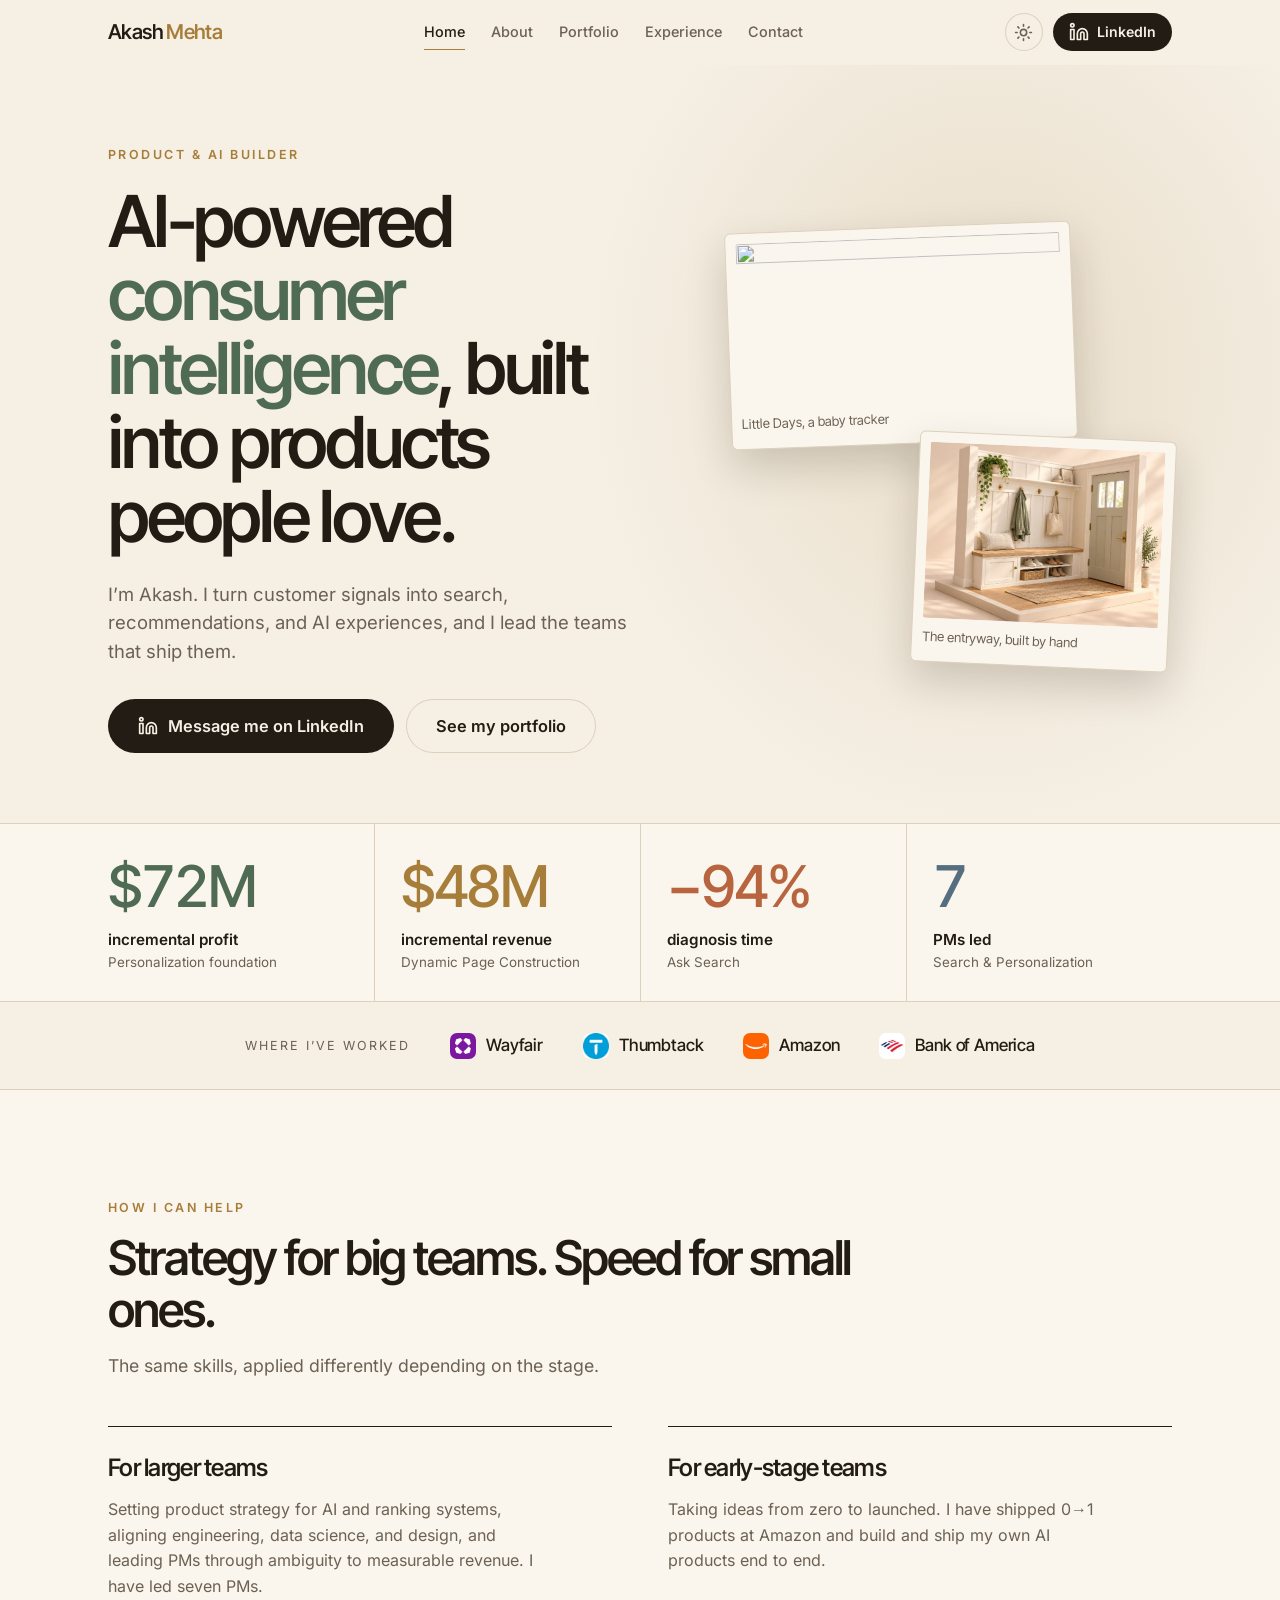
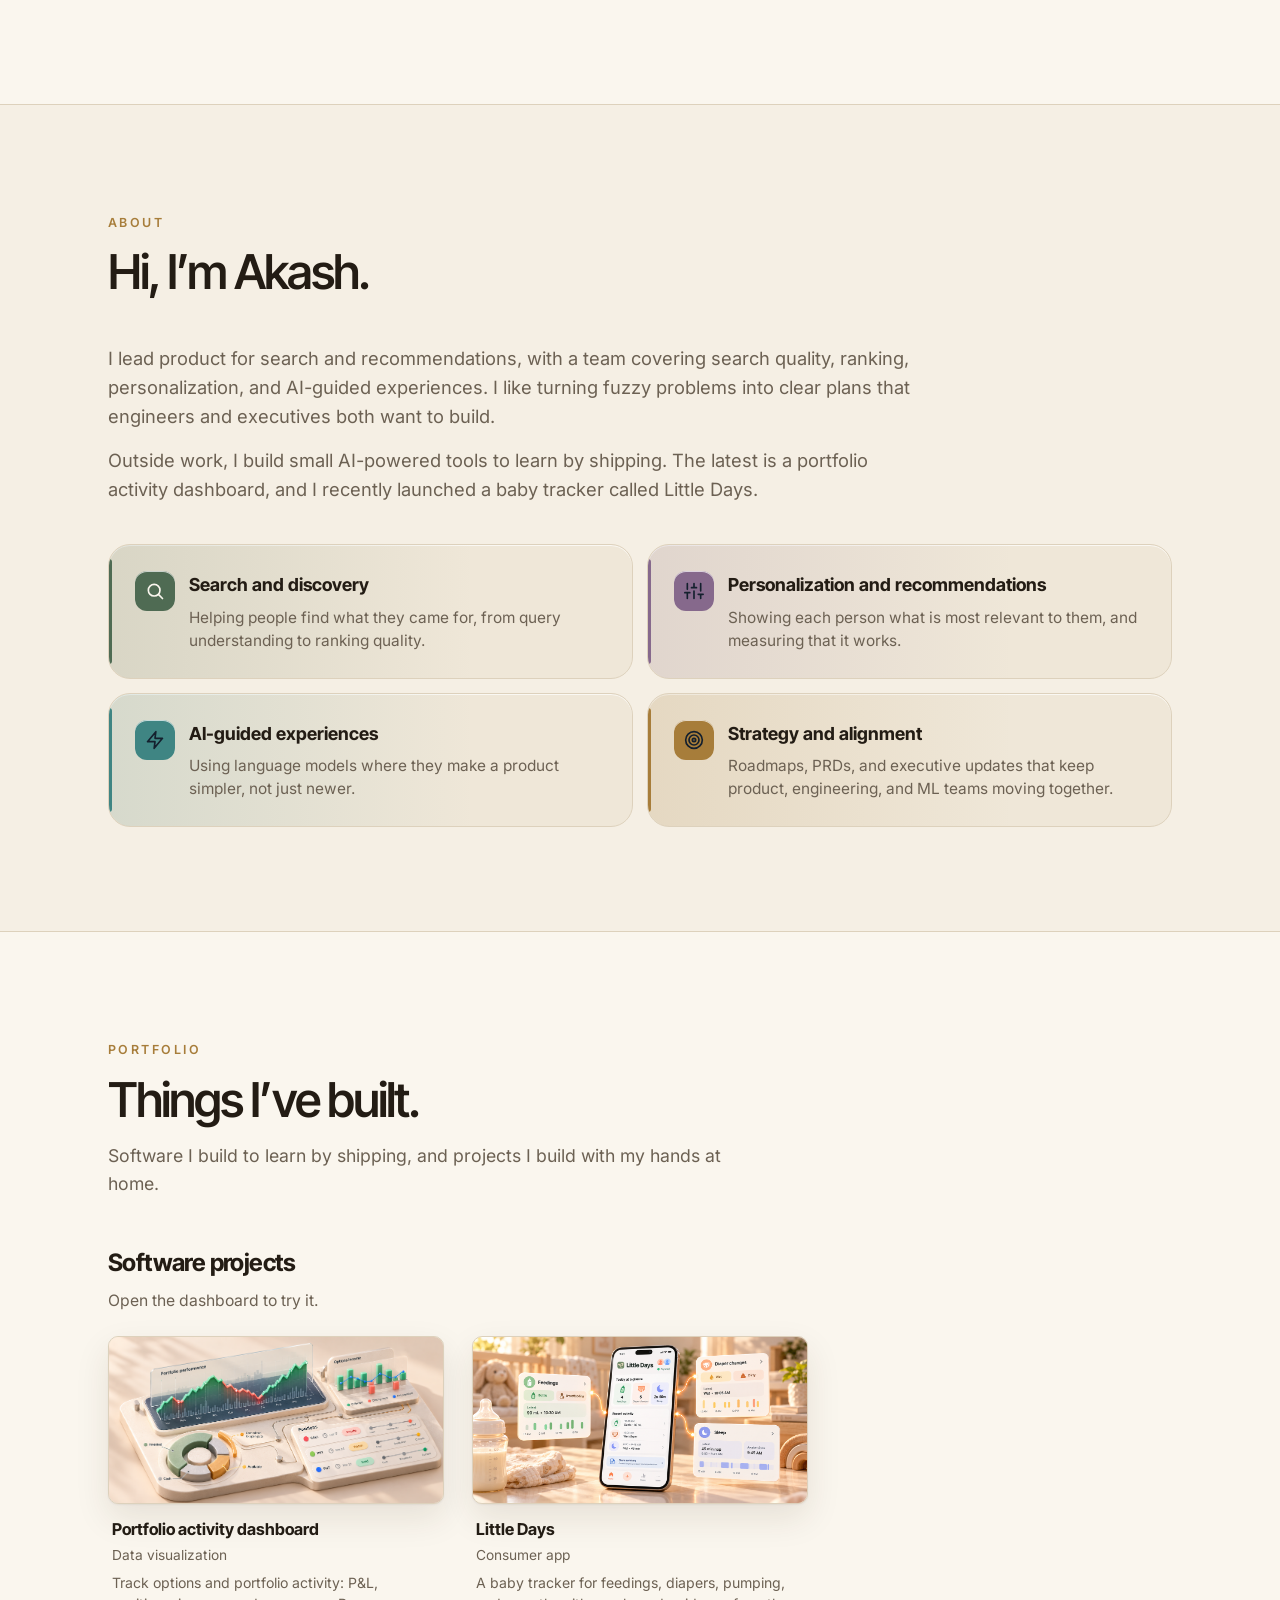
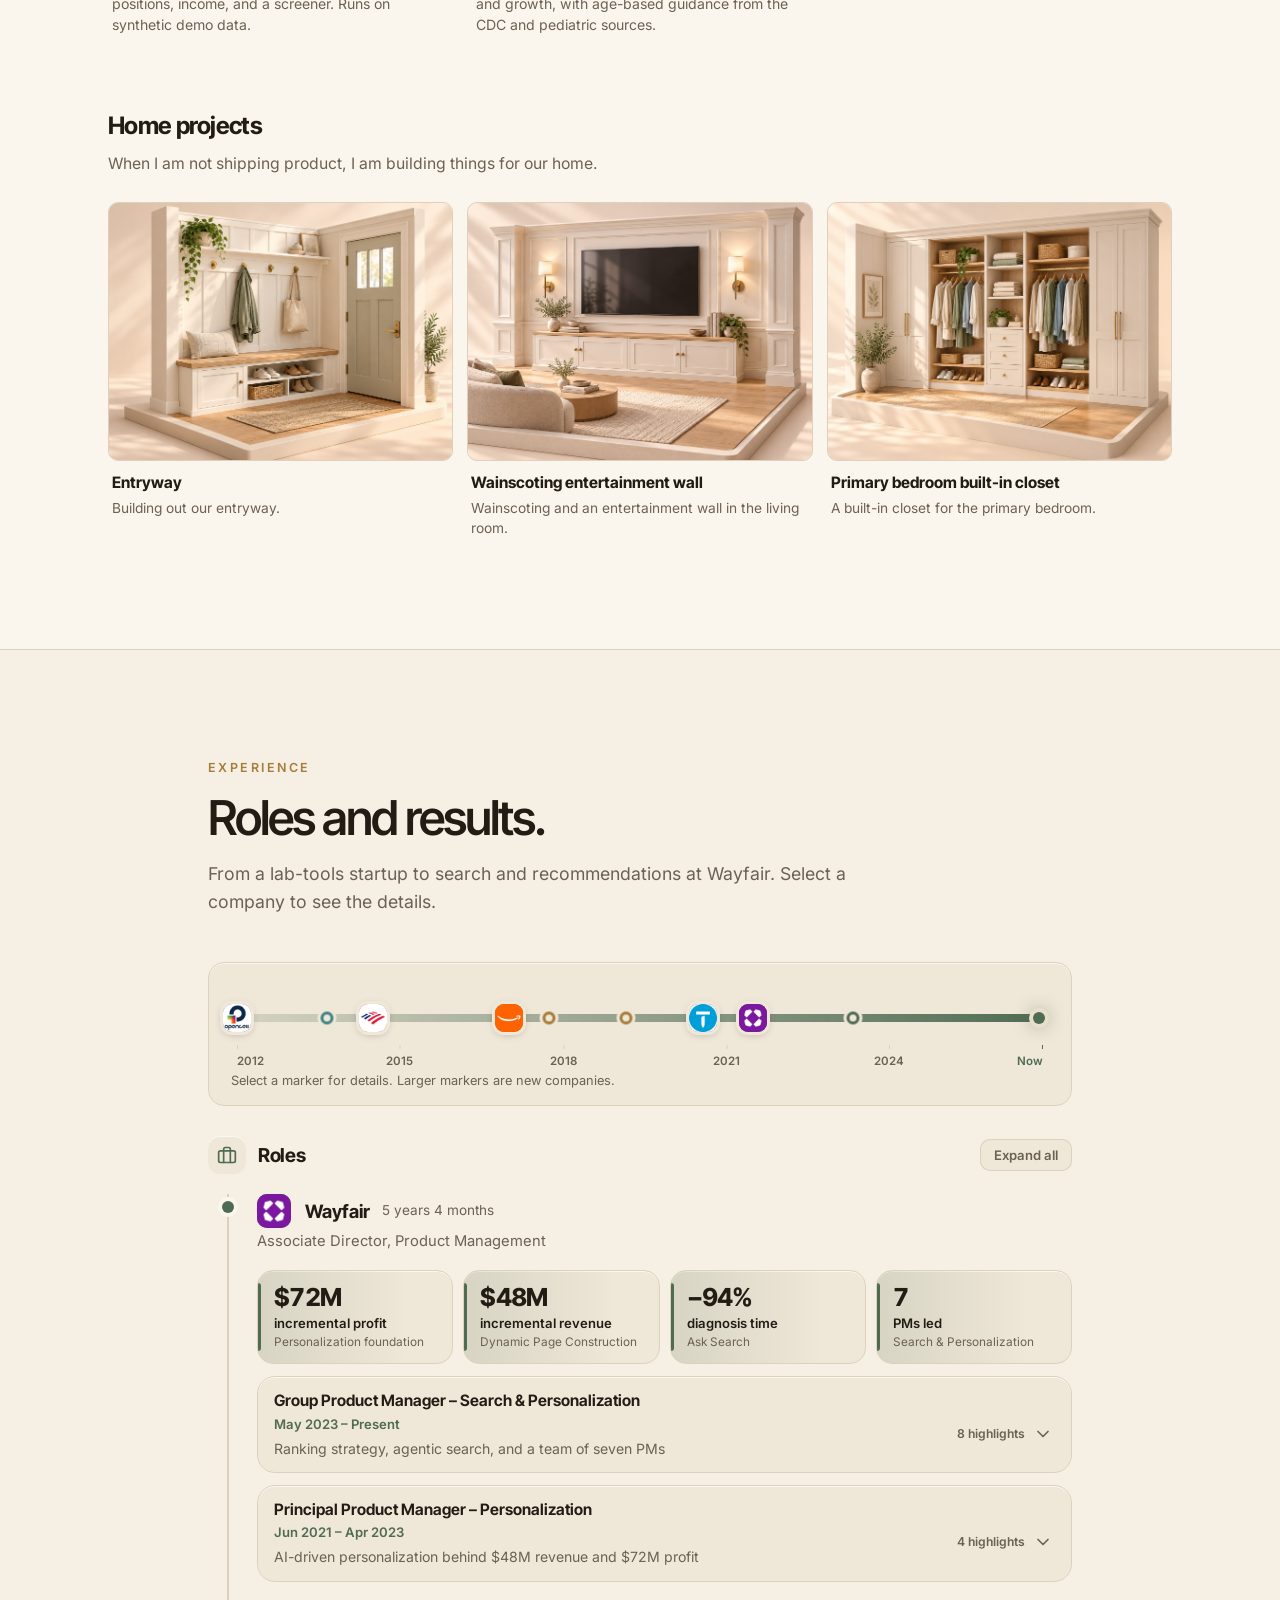
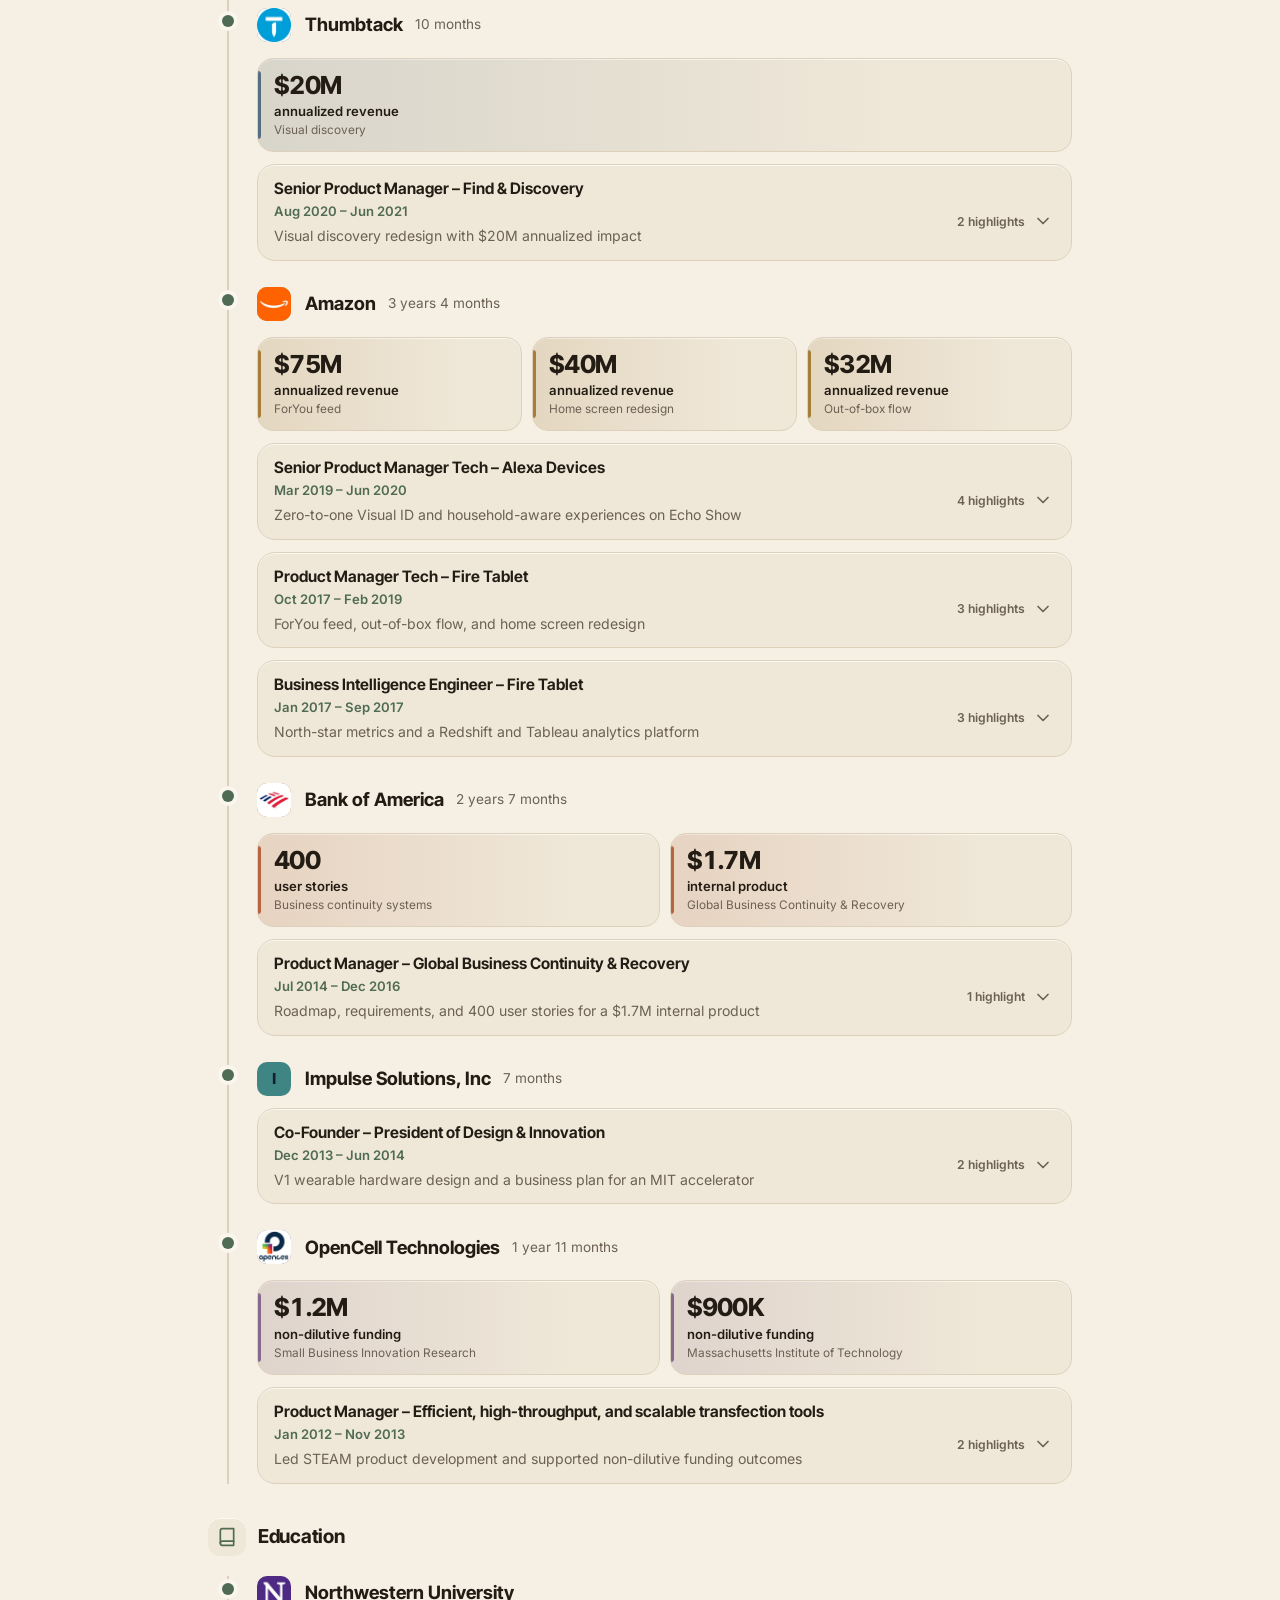
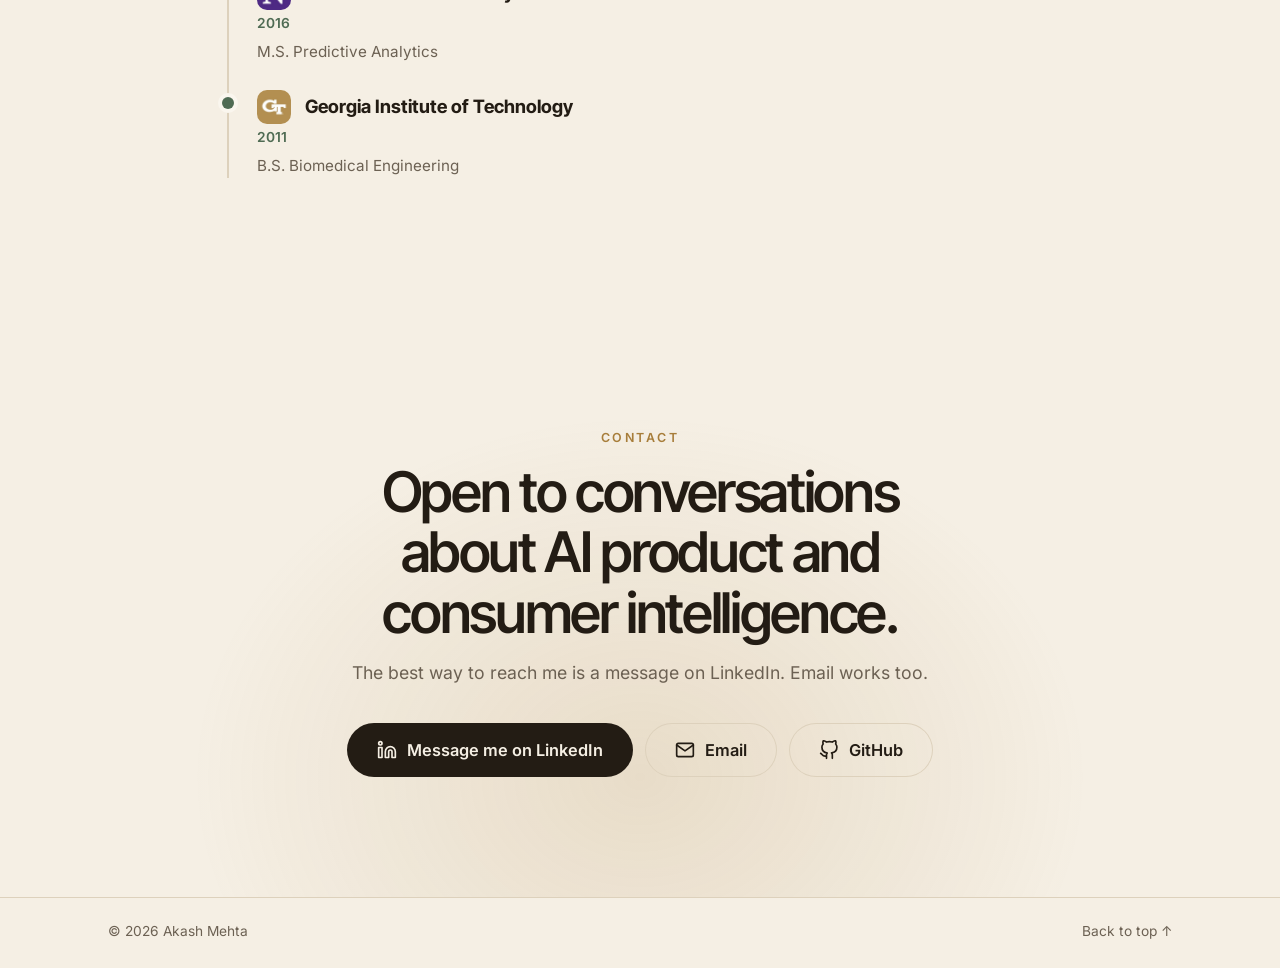
==== commit 5824617d: "Add files via upload" ====
--- a/index.html
+++ b/index.html
@@ -46,7 +46,7 @@
         </div>
       </div>
       <div class="art rise" style="--i:2" aria-hidden="true">
-        <figure class="a"><img src="hero-snug.jpg" alt="" width="760" height="380"><figcaption>Little Days, a baby tracker</figcaption></figure>
+        <figure class="a"><img src="hero-littledays.jpg" alt="" width="760" height="380"><figcaption>Little Days, a baby tracker</figcaption></figure>
         <figure class="b"><img src="hero-entry.jpg" alt="" width="620" height="465"><figcaption>The entryway, built by hand</figcaption></figure>
       </div>
     </div>
@@ -392,8 +392,8 @@
         category: "Consumer app",
         desc: "A baby tracker for feedings, diapers, pumping, and growth, with age-based guidance from the CDC and pediatric sources.",
         href: "https://little-days-baby-tracker.squirlyvision.chatgpt.site/",
-        img: "little-days-thumb.png?v=1",
-        alt: "Little Days app: age-based feeding guidance cards citing the AAP, Cleveland Clinic and CDC"
+        img: "little-days-thumb.png?v=3",
+        alt: "Little Days app on a phone: feedings, diaper changes, and sleep at a glance"
       }
     ];
 
